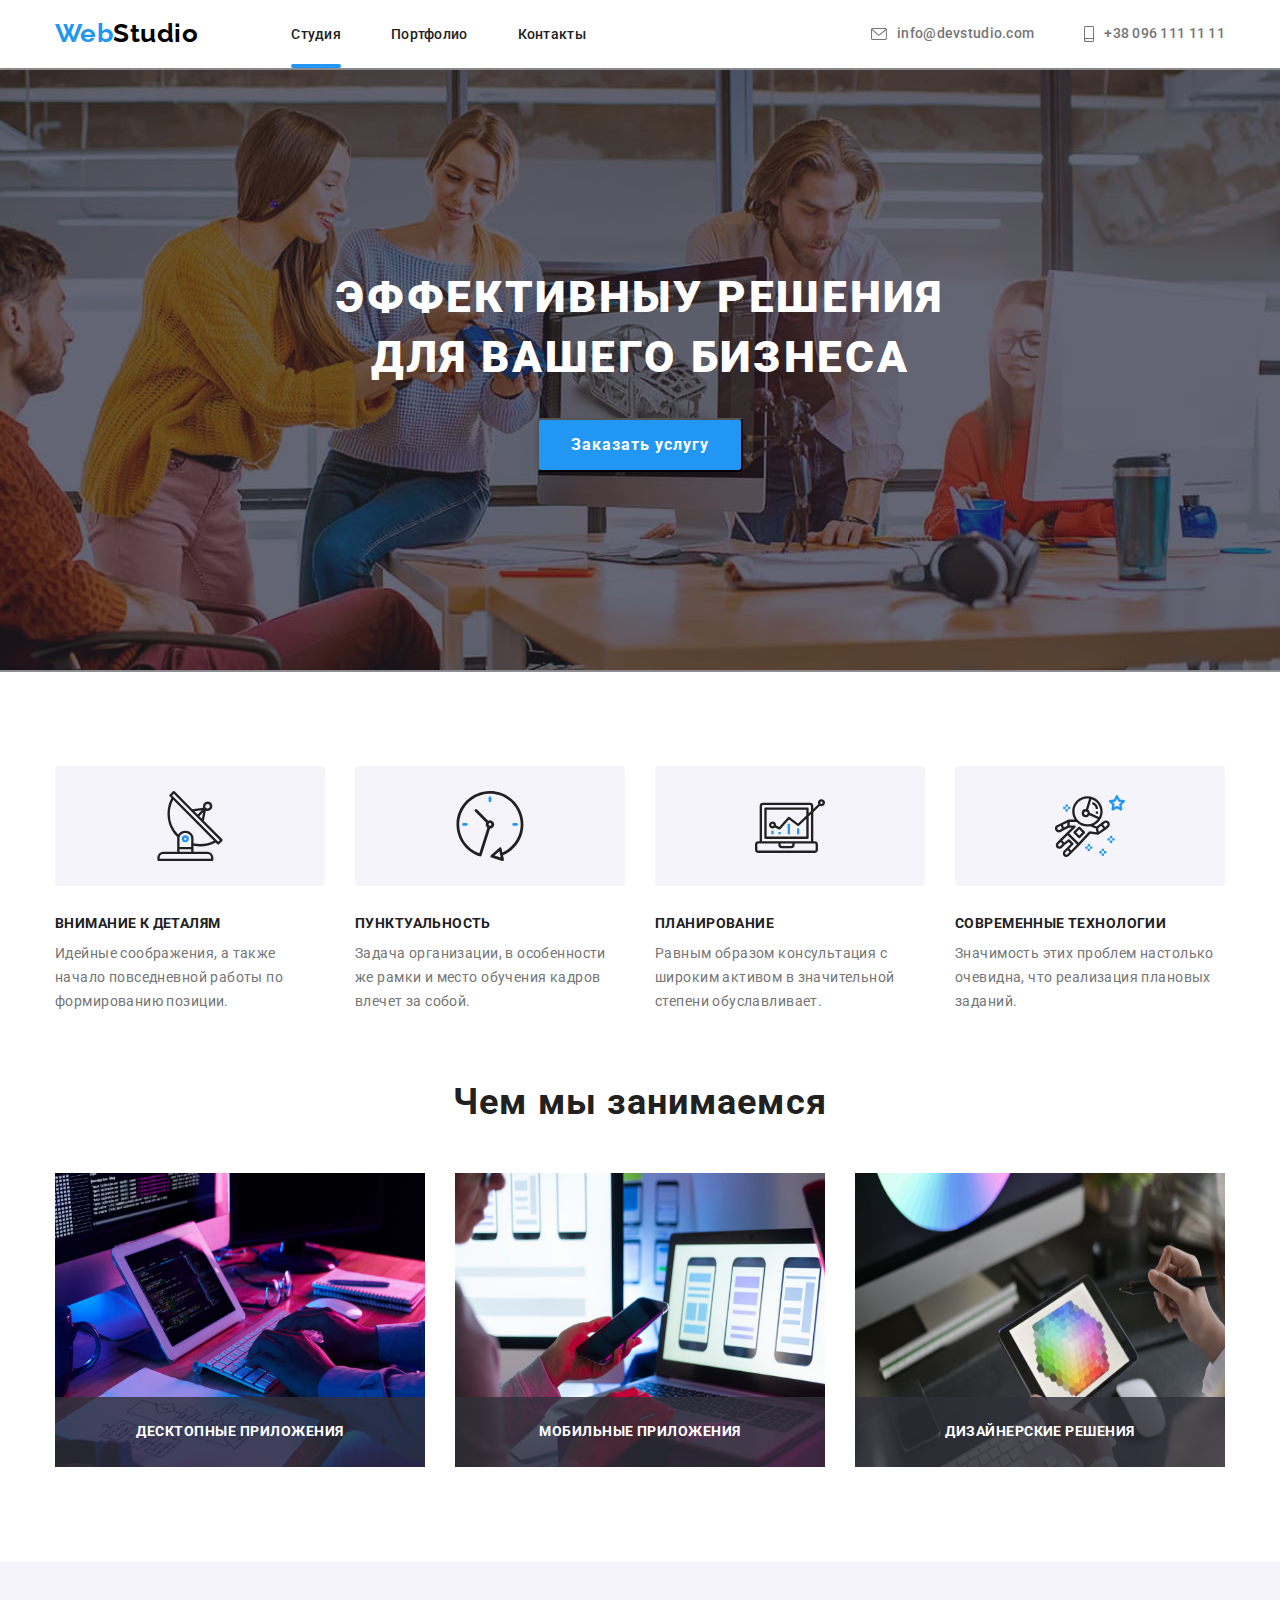
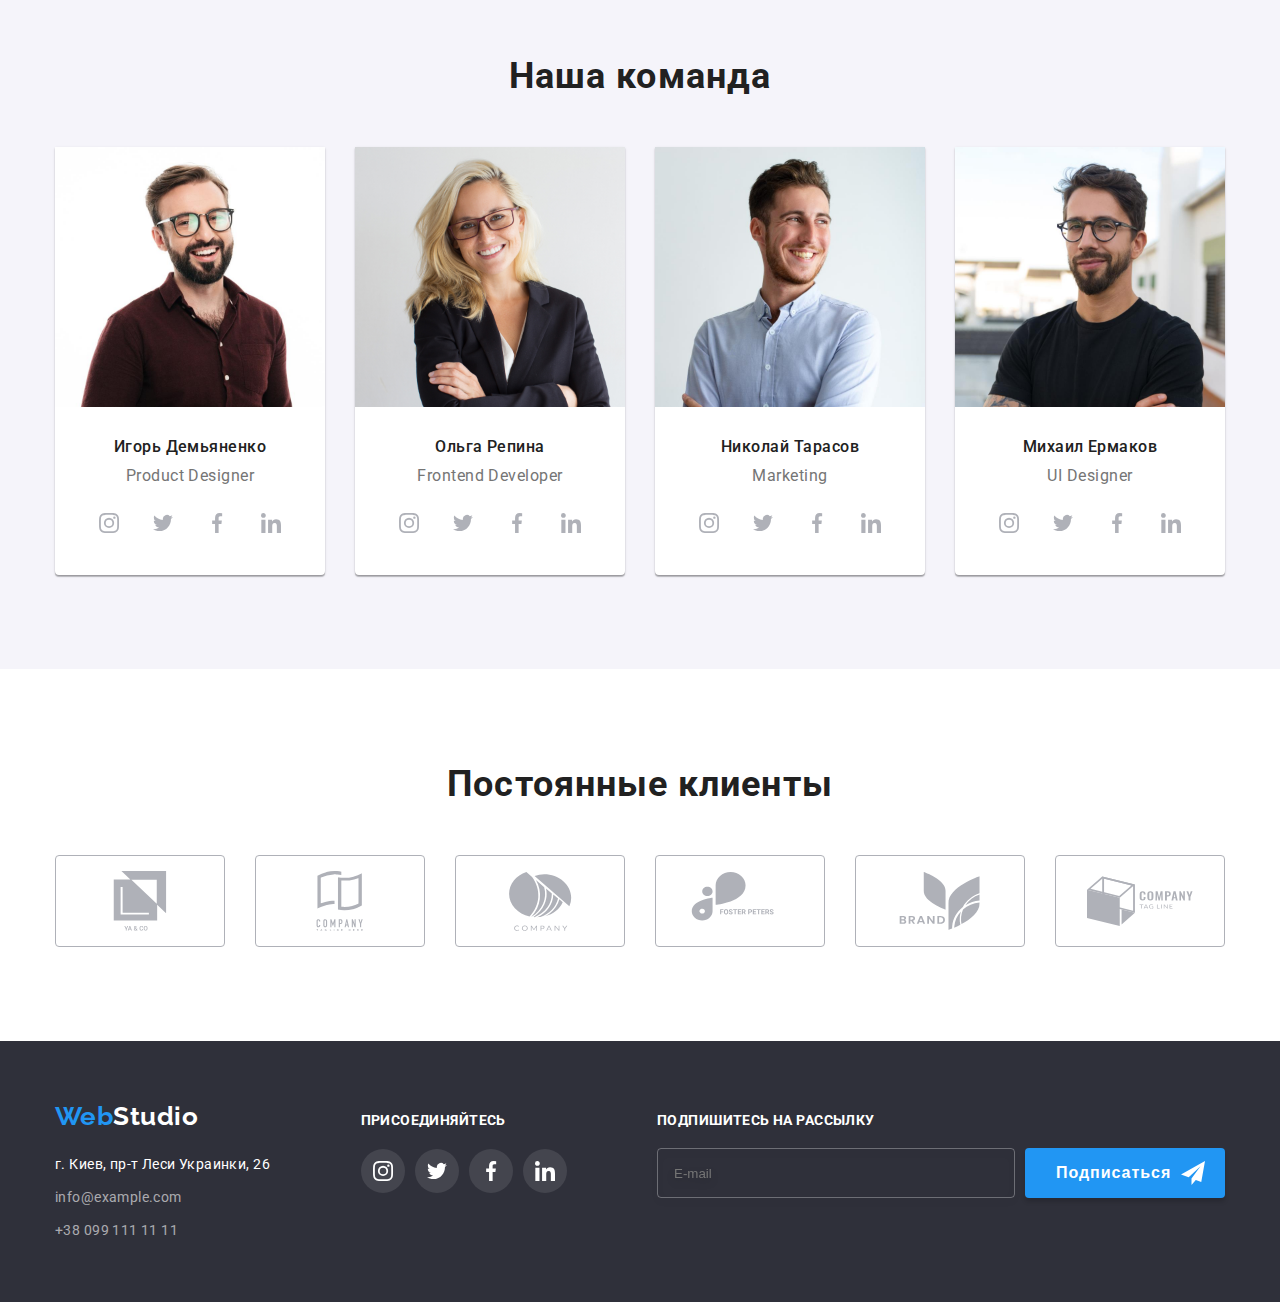
==== index.html @ 0175685f "БЄМ" ====
<!DOCTYPE html>
<html lang="ru">
  <head>
    <meta charset="UTF-8" />
    <meta http-equiv="X-UA-Compatible" content="IE=edge" />
    <meta name="viewport" content="width=device-width, initial-scale=1.0" />
    <title>WebStudio</title>
    <link
      href="https://fonts.googleapis.com/css2?family=Oleo+Script&family=Raleway:wght@700&family=Roboto:wght@400;500;700;900&display=swap"
      rel="stylesheet"
    />
    <link rel="preconnect" href="https://fonts.googleapis.com" />
    <link rel="preconnect" href="https://fonts.gstatic.com" crossorigin />
    <link
      href="https://fonts.googleapis.com/css2?family=Oleo+Script&family=Raleway:wght@700&family=Roboto:wght@400;500;700;900&display=swap"
      rel="stylesheet"
    />
    <link
      rel="stylesheet"
      href="https://cdnjs.cloudflare.com/ajax/libs/modern-normalize/1.1.0/modern-normalize.min.css"
      integrity="sha512-wpPYUAdjBVSE4KJnH1VR1HeZfpl1ub8YT/NKx4PuQ5NmX2tKuGu6U/JRp5y+Y8XG2tV+wKQpNHVUX03MfMFn9Q=="
      crossorigin="anonymous"
      referrerpolicy="no-referrer"
    />
    <link rel="stylesheet" href="./css/styles.css" />
  </head>

  <body class="page">
    <!-- ====================header=================== -->
    <header class="header">
      <div class="container">
        <nav class="header__nav-logo">
          <a href="/" class="logo"> <span class="logo-blu">Web</span>Studio</a>
          <ul class="header__nav">
            <li class="bt-studio"><a href="./index.html">Студия</a></li>
            <li><a href="./portfolio.html">Портфолио</a></li>
            <li class="bt-contakt"><a href="">Контакты</a></li>
          </ul>
        </nav>

        <ul class="header__contacts">
          <li class="header__contacts-mail">
            <a class="header__link" href="mailto:info@devstudio.com">
              <svg class="header__mail">
                <use href="./image/symbol-defs-hover.svg#icon-mail"></use>
              </svg>
              info@devstudio.com
            </a>
          </li>
          <li class="header__contacts-tel">
            <a class="header__link" href="tel:+380961111111">
              <svg class="header__tel">
                <use href="./image/symbol-defs-hover.svg#icon-smartphone"></use>
              </svg>
              +38 096 111 11 11
            </a>
          </li>
        </ul>
      </div>
    </header>

    <!-- =========================body================= -->

    <main>
      <!-- ========================= Hero ===================== -->

      <section class="hero">
        <div class="container">
          <h1 class="hero-title">ЭФФЕКТИВНЫУ РЕШЕНИЯ ДЛЯ ВАШЕГО БИЗНЕСА</h1>
          <button type="button" class="hero-button" data-modal-open>Заказать услугу</button>
        </div>
      </section>

      <!-- ==========================Accent=============================== -->

      <section class="section-accent">
        <div class="container">
          <h2 class="visually-hidden">Скрытый заголовк</h2>

          <div class="proba">
            <div class="box-card-accent">
              <div class="box">
                <svg width="70px" height="70px">
                  <use href="./image/symbol-defs.svg#icon-antenna"></use>
                </svg>
              </div>
              <ul class="accent-list">
                <li class="accent-text">
                  <h3 class="section-title">Внимание к деталям</h3>
                  <p class="section-text">
                    Идейные соображения, а также начало повседневной работы по формированию позиции.
                  </p>
                </li>
              </ul>
            </div>

            <div class="box-card">
              <div class="box">
                <svg width="70px" height="70px">
                  <use href="./image/symbol-defs.svg#icon-clock"></use>
                </svg>
              </div>
              <ul class="accent-list">
                <li class="accent-text">
                  <h3 class="section-title">Пунктуальность</h3>
                  <p class="section-text">
                    Задача организации, в особенности же рамки и место обучения кадров влечет за
                    собой.
                  </p>
                </li>
              </ul>
            </div>
            <div class="box-card">
              <div class="box">
                <svg width="70px" height="70px">
                  <use href="./image/symbol-defs.svg#icon-diagram"></use>
                </svg>
              </div>
              <ul class="accent-list">
                <li class="accent-text">
                  <h3 class="section-title">Планирование</h3>
                  <p class="section-text">
                    Равным образом консультация с широким активом в значительной степени
                    обуславливает.
                  </p>
                </li>
              </ul>
            </div>
            <div class="box-card">
              <div class="box">
                <svg width="70px" height="70px">
                  <use href="./image/symbol-defs.svg#icon-astronaut"></use>
                </svg>
              </div>
              <ul class="accent-list">
                <li class="accent-text">
                  <h3 class="section-title">Современные технологии</h3>
                  <p class="section-text">
                    Значимость этих проблем настолько очевидна, что реализация плановых заданий.
                  </p>
                </li>
              </ul>
            </div>
          </div>
        </div>
      </section>

      <!-- ===========================About============================= -->

      <section class="secction-about">
        <div class="container">
          <h2 class="section-about-title">Чем мы занимаемся</h2>
          <ul class="about-list">
            <li class="about-img">
              <div class="about-img-package">
                <img src="./image/1.jpg" alt="создание сайта" width="370" height="294" />
                <p class="about-legend">Десктопные приложения</p>
              </div>
            </li>

            <li class="about-img">
              <div class="about-img-package">
                <img
                  src="./image/2.jpg"
                  alt="создание мобильных приложений"
                  width="370"
                  height="294"
                />
                <p class="about-legend">Мобильные приложения</p>
              </div>
            </li>
            <li class="about-img">
              <div class="about-img-package">
                <img src="./image/3.jpg" alt="дизайн" width="370" height="294" />
                <p class="about-legend">Дизайнерские решения</p>
              </div>
            </li>
          </ul>
        </div>
      </section>

      <!-- ============================Team============================ -->

      <section class="section-title-team">
        <div class="container">
          <h2 class="section-team-title">Наша команда</h2>
          <ul class="team-list">
            <li>
              <div class="card-team">
                <img src="./image/4.jpeg" alt="Игорь Демьяненко" width="270" height="260" />
                <div class="blok-name">
                  <h3 class="team-title">Игорь Демьяненко</h3>
                  <p lang="en" class="team-text">Product Designer</p>
                </div>
                <ul class="team-social">
                  <li class="item-team">
                    <a href="./portfolio.html" class="social-link">
                      <svg class="icon-team" widht="20px" height="20px">
                        <use href="./image/symbol-defs-hover.svg#icon-instagram"></use>
                      </svg>
                    </a>
                  </li>
                  <li class="item-team">
                    <a href="./portfolio.html" class="social-link">
                      <svg widht="20px" height="20px">
                        <use href="./image/symbol-defs-hover.svg#icon-twitter"></use>
                      </svg>
                    </a>
                  </li>
                  <li class="item-team">
                    <a href="./portfolio.html" class="social-link">
                      <svg widht="20px" height="20px">
                        <use href="./image/symbol-defs-hover.svg#icon-facebook"></use>
                      </svg>
                    </a>
                  </li>
                  <li class="item-team">
                    <a href="./portfolio.html" class="social-link">
                      <svg widht="20px" height="20px">
                        <use href="./image/symbol-defs-hover.svg#icon-linkedin"></use>
                      </svg>
                    </a>
                  </li>
                </ul>
              </div>
            </li>
            <li>
              <div class="card-team">
                <img src="./image/5.jpeg" alt="Ольга Репина" width="270" height="260" />
                <div class="blok-name">
                  <h3 class="team-title">Ольга Репина</h3>
                  <p lang="en" class="team-text">Frontend Developer</p>
                </div>
                <ul class="team-social">
                  <li class="item-team">
                    <a href="./portfolio.html" class="social-link">
                      <svg class="icon-team" widht="20px" height="20px">
                        <use href="./image/symbol-defs-hover.svg#icon-instagram"></use>
                      </svg>
                    </a>
                  </li>
                  <li class="item-team">
                    <a href="./portfolio.html" class="social-link">
                      <svg widht="20px" height="20px">
                        <use href="./image/symbol-defs-hover.svg#icon-twitter"></use>
                      </svg>
                    </a>
                  </li>
                  <li class="item-team">
                    <a href="./portfolio.html" class="social-link">
                      <svg widht="20px" height="20px">
                        <use href="./image/symbol-defs-hover.svg#icon-facebook"></use>
                      </svg>
                    </a>
                  </li>
                  <li class="item-team">
                    <a href="./portfolio.html" class="social-link">
                      <svg widht="20px" height="20px">
                        <use href="./image/symbol-defs-hover.svg#icon-linkedin"></use>
                      </svg>
                    </a>
                  </li>
                </ul>
              </div>
            </li>
            <li>
              <div class="card-team">
                <img src="./image/6.jpeg" alt="Николай Тарасов" width="270" height="260" />
                <div class="blok-name">
                  <h3 class="team-title">Николай Тарасов</h3>
                  <p lang="en" class="team-text">Marketing</p>
                </div>
                <ul class="team-social">
                  <li class="item-team">
                    <a href="./portfolio.html" class="social-link">
                      <svg class="icon-team" widht="20px" height="20px">
                        <use href="./image/symbol-defs-hover.svg#icon-instagram"></use>
                      </svg>
                    </a>
                  </li>
                  <li class="item-team">
                    <a href="./portfolio.html" class="social-link">
                      <svg widht="20px" height="20px">
                        <use href="./image/symbol-defs-hover.svg#icon-twitter"></use>
                      </svg>
                    </a>
                  </li>
                  <li class="item-team">
                    <a href="./portfolio.html" class="social-link">
                      <svg widht="20px" height="20px">
                        <use href="./image/symbol-defs-hover.svg#icon-facebook"></use>
                      </svg>
                    </a>
                  </li>
                  <li class="item-team">
                    <a href="./portfolio.html" class="social-link">
                      <svg widht="20px" height="20px">
                        <use href="./image/symbol-defs-hover.svg#icon-linkedin"></use>
                      </svg>
                    </a>
                  </li>
                </ul>
              </div>
            </li>

            <li>
              <div class="card-team">
                <img src="./image/7.jpeg" alt="Михаил Ермаков" width="270" height="260" />
                <div class="blok-name">
                  <h3 class="team-title">Михаил Ермаков</h3>
                  <p lang="en" class="team-text">UI Designer</p>
                </div>
                <ul class="team-social">
                  <li class="item-team">
                    <a href="./portfolio.html" class="social-link">
                      <svg class="icon-team" widht="20px" height="20px">
                        <use href="./image/symbol-defs-hover.svg#icon-instagram"></use>
                      </svg>
                    </a>
                  </li>
                  <li class="item-team">
                    <a href="./portfolio.html" class="social-link">
                      <svg widht="20px" height="20px">
                        <use href="./image/symbol-defs-hover.svg#icon-twitter"></use>
                      </svg>
                    </a>
                  </li>
                  <li class="item-team">
                    <a href="./portfolio.html" class="social-link">
                      <svg widht="20px" height="20px">
                        <use href="./image/symbol-defs-hover.svg#icon-facebook"></use>
                      </svg>
                    </a>
                  </li>
                  <li class="item-team">
                    <a href="./portfolio.html" class="social-link">
                      <svg widht="20px" height="20px">
                        <use href="./image/symbol-defs-hover.svg#icon-linkedin"></use>
                      </svg>
                    </a>
                  </li>
                </ul>
              </div>
            </li>
          </ul>
        </div>
      </section>

      <!-- =======================KLIENT======================= -->
      <section class="klient">
        <div class="container">
          <h1 class="visually-hidden">Odessa</h1>
          <h2 class="klient-title">Постоянные клиенты</h2>
          <!-- <div class="klient-compani"> -->

          <div class="klient-compani">
            <ul class="klient-list">
              <li class="klient-package">
                <a class="linkpo" href="/index.html"
                  ><div class="card-company">
                    <svg class="icon-klient">
                      <use href="./image/symbol-defs-hover.svg#icon-company1"></use>
                    </svg></div
                ></a>
              </li>
            </ul>
            <ul class="klient-list">
              <li>
                <a class="linkpo" href="/index.html"
                  ><div class="card-company">
                    <svg class="icon-klient">
                      <use href="./image/symbol-defs-hover.svg#icon-company2"></use>
                    </svg></div
                ></a>
              </li>
            </ul>
            <ul class="klient-list">
              <li>
                <a class="linkpo" href="/index.html"
                  ><div class="card-company">
                    <svg class="icon-klient">
                      <use href="./image/symbol-defs-hover.svg#icon-company3"></use>
                    </svg></div
                ></a>
              </li>
            </ul>
            <ul class="klient-list">
              <li>
                <a class="linkpo" href="/index.html"
                  ><div class="card-company">
                    <svg class="icon-klient">
                      <use href="./image/symbol-defs-hover.svg#icon-company4"></use>
                    </svg></div
                ></a>
              </li>
            </ul>
            <ul class="klient-list">
              <li>
                <a class="linkpo" href="/index.html"
                  ><div class="card-company">
                    <svg class="icon-klient">
                      <use href="./image/symbol-defs-hover.svg#icon-company5"></use>
                    </svg></div
                ></a>
              </li>
            </ul>
            <ul class="klient-list">
              <li>
                <a class="linkpo" href="/index.html"
                  ><div class="card-company">
                    <svg class="icon-klient">
                      <use href="./image/symbol-defs-hover.svg#icon-company6"></use>
                    </svg></div
                ></a>
              </li>
            </ul>
          </div>
        </div>
      </section>
    </main>

    <!-- ===========================footer===================== -->

    <footer>
      <section class="section-footer">
        <div class="container">
          <div class="footer-adress-blok">
            <a href="/" class="logo logo-footer">
              <span class="logo-blu">Web</span><span class="logo-white">Studio</span></a
            >
            <address>
              <div class="adress">
                <ul class="adress-list">
                  <li class="logo-adress">
                    <a
                      href="https://www.google.com/maps/place/%D0%B1%D1%83%D0%BB.+%D0%9B%D0%B5%D1%81%D0%B8+%D0%A3%D0%BA%D1%80%D0%B0%D0%B8%D0%BD%D0%BA%D0%B8,+26,+%D0%9A%D0%B8%D0%B5%D0%B2,+02000/@50.4265807,30.5383858,17z/data=!3m1!4b1!4m5!3m4!1s0x40d4cf0e033ecbe9:0x57a4dffefec77da0!8m2!3d50.4265807!4d30.5383858"
                    >
                      г. Киев, пр-т Леси Украинки, 26</a
                    >
                  </li>

                  <li class="logo-mail"><a href="mailto:info@example.com">info@example.com</a></li>

                  <li class="logo-tel"><a href="tel:+380991111111">+38 099 111 11 11</a></li>
                </ul>
              </div>
              </div>
            </address>
          
          <div class="footer-social">
            <h3 class="footer-social-title">присоединяйтесь</h3>
            <ul class="footer-social-list">
              <li class="">
                <a href="./portfolio.html" class="social-link-footer">
                  <svg class="icon-team" widht="20px" height="20px">
                    <use href="./image/symbol-defs-hover.svg#icon-instagram"></use>
                  </svg>
                </a>
              </li>
              <li class="">
                <a href="./portfolio.html" class="social-link-footer">
                  <svg widht="20px" height="20px">
                    <use href="./image/symbol-defs-hover.svg#icon-twitter"></use>
                  </svg>
                </a>
              </li>
              <li class="">
                <a href="./portfolio.html" class="social-link-footer">
                  <svg widht="20px" height="20px">
                    <use href="./image/symbol-defs-hover.svg#icon-facebook"></use>
                  </svg>
                </a>
              </li>
              <li class="">
                <a href="./portfolio.html" class="social-link-footer">
                  <svg widht="20px" height="20px">
                    <use href="./image/symbol-defs-hover.svg#icon-linkedin"></use>
                  </svg>
                </a>
              </li>
            </ul>
          </div>
           <div class="online-form">
              <h2 class="online__title">Подпишитесь на рассылку</h2>
              <div class="send">
                <label for="mail" class="online-label"></label>
                <input type="mailto" name="mail" id="mail-f" class="online-input" placeholder="E-mail"/>
                <button class="online-bt">Подписаться  <svg class="icon-send" width="24px" height="24px">
                  <use href='./image/symbol-defs-hover.svg#icon-send'></use>
                </svg></button>
              </div>
          </div>
        </div>
      </section>
    </footer>

    <!-- ====================== Model ==================== -->

    <div class="backdrop is-hidden" data-modal>
      <div class="model">
        <button class="model-button" type="button" data-modal-close>
          <svg class="close" width="18px" height="18px">
            <use href="./image/symbol-defs-hover.svg#icon-close-black"></use>
          </svg>
        </button>
        <p class="model-titl">Оставьте свои данные, мы вам перезвоним</p>
        <form action="" class="model-form">
          <div class="model-field">
            <label for="name" class="model-label"> <span>Имя</span></label>
            <div class="imput-wrap">
              <input type="text" name="name" id="name" class="model-input" required />
              <svg width="18px" height="18px" class="model-icon">
                <use href="./image/symbol-defs-hover.svg#icon-person"></use>
              </svg>
            </div>
          </div>
          <div class="model-field">
            <label for="tel" class="model-label"><span>Телефон</span></label>
            <div class="imput-wrap">
              <input type="tel" name="tel" id="tel" class="model-input" value="+380" />
              <svg width="18px" height="18px" class="model-icon">
                <use href="./image/symbol-defs-hover.svg#icon-phone"></use>
              </svg>
            </div>
          </div>
          <div class="model-field">
            <label for="mail" class="model-label"><span>Почта</span></label>
            <div class="imput-wrap">
              <input type="email" name="mail" id="mail" class="model-input" />
              <svg width="18px" height="18px" class="model-icon">
                <use href="./image/symbol-defs-hover.svg#icon-email-black"></use>
              </svg>
            </div>
          </div>
          <div class="model-field">
            <label for="koment" class="model-koment"><span>Комментарий</span></label>
            <textarea
              name="koment"
              id="koment"
              placeholder="Введите текст"
              class="model-koment-text"
            ></textarea>
          </div>
          <div class="model-field">
            <input type="checkbox" 
            class="input-check visually-hidden" 
            name="privasy" 
            value="try" 
          id="privasy">
            <label for="privasy" class="check-text">Соглашаюсь с рассылкой и принимаю  &nbsp <a href="#">Условия договора</a></label>
          </div>

          <butto type="submit" class="model-bt">Отправить</button>
        
        </form>

      </div>
    </div>
    <!-- <script src="./js/modal.js"></script> -->
    <script src="./js/main.js"></script>
  </body>
</html>
---- css/styles.css ----
/* html {
  box-sizing: border-box;
}
*,
*::before,
*::after {
  box-sizing: inherit;
  margin: 0;
} */

*,
*::before,
*::after {
  box-sizing: border-box;
  margin: 0px;
}

img {
  display: block;
}

:root {
  --primary-text-color: #757575;
  --title-text-color: #212121;
  --accent-text-color: #2196f3;
  --box-sizing: 1200px;
}
.page {
  background: #ffffff;
  color: var(--primary-text-color);
  font-family: roboto, sans-serif;
  letter-spacing: 0.03em;
}

ul {
  list-style: none;
  padding: 0px;
  margin: 0px;
}

h1,
h2,
h3,
h4,
h5,
h6,
p,
ul,
ol {
  box-sizing: border-box;
}

a {
  text-decoration: none;
}
.visually-hidden {
  position: absolute;
  width: 1px;
  height: 1px;
  margin: -1px;
  border: 0;
  padding: 0;
  white-space: nowrap;
  clip-path: inset(100%);
  clip: rect(0 0 0 0);
  overflow: hidden;
}

/* * * {
  outline: 2px solid red;
} */

.container {
  width: var(--box-sizing);
  margin-left: auto;
  margin-right: auto;
}

/* =====хедер======= */

.page-header {
  /* padding-top: 24px;
  padding-bottom: 25px; */
  background: #ffffff;
}

.header .container {
  box-sizing: border-box;
  width: var(--box-sizing);
  display: flex;
  /* height: 80px; */
  align-items: center;
  margin: auto;
  padding-left: 15px;
  padding-right: 15px;
  /* outline: 2px solid red; */
}

.header__nav-logo {
  display: flex;
  align-items: center;
  margin-left: 0px;
}
/* .page-header {
  display: flex;
  align-items: center;
} */

/* логотип */
.logo {
  font-family: 'Raleway';
  color: #000000;
  font-size: 26px;
  line-height: 1.2;
  font-weight: 700;
  text-decoration: none;
  margin-right: 93px;
}
.logo-blu {
  color: var(--accent-text-color);
}
/* навигация */
.header__nav {
  display: flex;
  flex-direction: row;
  gap: 50px;
}

.header__nav li {
  padding-top: 24px;
  padding-bottom: 25px;
}

.header__nav a {
  color: var(--title-text-color);
  font-size: 14px;
  letter-spacing: 0.02em;
  font-weight: 500;
  font-size: 14px;
  line-height: 1.14;
  transition-property: color;
  transition-duration: 250ms;
  transition-timing-function: cubic-bezier(0.4, 0, 0.2, 1);
}
.header__nav a:hover,
.header__nav a:focus {
  color: var(--accent-text-color);
}
/* контакты */
.header__link {
  color: var(--primary-text-color);
  font-weight: 500;
  font-size: 14px;
  line-height: 1.14;
  letter-spacing: 0.02em;
  text-decoration: none;
  margin: 0;
  display: flex;
  align-items: center;
  justify-content: space-between;
}
.header__contacts {
  display: flex;
  gap: 50px;
  margin-left: auto;
  align-items: center;
}

.header__link {
  transition-property: color;
  transition-duration: 250ms;
  transition-timing-function: cubic-bezier(0.4, 0, 0.2, 1);
}
/* 
.tel-link {
  transition-property: color;
  transition-duration: 250ms;
  transition-timing-function: cubic-bezier(0.4, 0, 0.2, 1);
} */

.header__link:hover,
/* .contacts-tel:hover a, */
/* .contacts-mail:hover .mail,
.contacts-tel:hover .tel, */
.header__link:focus,

.header__link:focus svg,
.header__link:focus svg {
  color: var(--accent-text-color);
  fill: var(--accent-text-color);
}
.header__mail {
  display: block;
  width: 16px;
  height: 12px;
  padding: 0;
  border: 0;
  margin-right: 10px;
  fill: var(--primary-text-color);
  transition-property: fill;
  transition-duration: 250ms;
  transition-timing-function: cubic-bezier(0.4, 0, 0.2, 1);
}
.header__tel {
  display: block;
  width: 10px;
  height: 16px;
  padding: 0;
  border: 0;
  margin-right: 10px;
  fill: var(--primary-text-color);
  transition-property: fill;
  transition-duration: 250ms;
  transition-timing-function: cubic-bezier(0.4, 0, 0.2, 1);

  /* outline: 2px solid red; */
}

/* .bt-studio{
border-bottom: #2196f3 4px solid;
border-radius: 4px;
} */

.bt-studio,
.bt-portfolio {
  position: relative;
}

.bt-studio::after,
.bt-portfolio::after {
  content: '';
  position: absolute;
  width: 100%;
  height: 4px;
  background: #2196f3;
  border-radius: 2px;

  bottom: 0;
  left: 0%;
  /* transform: translateY(-100%); */
}

/*========= hero ===========*/

.hero {
  padding-top: 200px;
  padding-bottom: 200px;
  background-color: #c4c4c4;
  background-image: linear-gradient(rgba(47, 48, 58, 0.4), rgba(47, 48, 58, 0.4)),
    url(../image/hero.jpeg);
  max-width: 1600px;
  background-position: 50% 50%;
  background-repeat: no-repeat;
  margin: auto;
}

.hero .container {
  width: 1200px;
  margin: auto;
}

/* .hero ::before {
  display: block;
  background-image: url(../image/hero.jpeg);
  background: rgba(47, 48, 58, 0.4);
  background-size: contain;
  background-position: center;
} */

.hero-title,
.hero-button {
  color: #ffffff;
  /* color: #1fda9b; */
}
.hero-title {
  width: 696px;
  font-weight: 900;
  font-size: 44px;
  line-height: 1.36;
  text-align: center;
  letter-spacing: 0.06em;
  margin: auto;
  padding-bottom: 30px;
}

/* button */
.hero-button {
  /* width: 200px;
  height: 50px; */
  background-color: #2196f3;
  font-family: inherit;
  box-shadow: 0px 4px 4px rgba(0, 0, 0, 0.15);
  border-radius: 4px;
  font-weight: 700;
  font-size: 16px;
  line-height: 1.88;
  display: flex;
  /* align-items: center; */
  text-align: center;
  letter-spacing: 0.06em;
  cursor: pointer;
  margin: auto;
  padding: 10px 32px;
  /* box-sizing: border-box;
  width: 200px;
  height: 50px; */
}
/* ===== Accent section =======*/
.box {
  width: 270px;
  height: 120px;
  background: #f5f4fa;
  border-radius: 4px;
  /* outline: 2px solid red; */
  display: flex;
  justify-content: center;
  align-items: center;
  /* padding: 25px 100px; */
  /* margin-bottom: 30px; */
}
.section-accent {
  padding-top: 94px;
  padding-bottom: 94px;
}

.section-accent .container {
  width: var(--box-sizing);
  margin: auto;
  padding-left: 15px;
  padding-right: 15px;
}

.proba {
  display: flex;
  justify-content: space-between;
}

.accent-text {
  width: 270px;
  height: 101px;
  /* margin-right: 30px; */
  /* padding: 0px; */
}

.section-title {
  color: var(--title-text-color);
  font-weight: 700;
  font-size: 14px;
  line-height: 1.14;
  letter-spacing: 0.03em;
  text-transform: uppercase;
  padding-bottom: 10px;
  padding-top: 30px;
}

.section-text {
  font-size: 14px;
  line-height: 1.71;
  letter-spacing: 0.03em;
  box-sizing: border-box;
  width: 270px;
}

/* ========About================= */
.secction-about {
  padding-bottom: 94px;
}

.secction-about .container {
  width: var(--box-sizing);
  margin: auto;
  padding-left: 15px;
  padding-right: 15px;
}
.section-about-title {
  color: var(--title-text-color);
  font-weight: 700;
  font-size: 36px;
  line-height: 1.17;
  text-align: center;
  letter-spacing: 0.03em;
  /* padding-top: 94px; */
  justify-content: center;
  margin-bottom: 50px;
}
.about-list {
  padding: 0px;
  /* padding-bottom: 94px; */
  box-sizing: border-box;
  display: flex;
  flex-wrap: wrap;
  gap: 30px;
  margin-left: auto;
  margin-right: auto;
  justify-content: center;
}

.about-img {
  position: relative;
}

.about-legend {
  position: absolute;

  font-weight: 700;
  font-size: 14px;
  line-height: 1.14;
  text-align: center;
  /* letter-spacing: 0.03em; */
  text-transform: uppercase;
  color: #ffffff;
  background: rgba(47, 48, 58, 0.8);
  width: 100%;
  padding: 27px;
  bottom: 0;
}

.about {
  width: var(--box-sizing);
}

/* ==============================Team============== */

.section-title-team {
  padding-top: 94px;
  background: #f5f4fa;
  padding-bottom: 94px;
}

.section-title-team .container {
  width: var(--box-sizing);
  margin: auto;
  padding-left: 15px;
  padding-right: 15px;
}

/* .team-vizitka {
  display: flex;
  flex-direction: row;
} */

.section-team-title {
  color: var(--title-text-color);
  font-weight: 700;
  font-size: 36px;
  line-height: 1.17;
  text-align: center;
  letter-spacing: 0.03em;
  box-sizing: border-box;
  margin-bottom: 50px;
  /* outline: 2px solid red; */
  /* margin-bottom: 50px; */
}

.card-team {
  width: 270px;
  height: auto;
  padding-bottom: 30px;
  border-radius: 0px 0px 4px 4px;
  box-shadow: 0px 1px 3px rgba(0, 0, 0, 0.12), 0px 1px 1px rgba(0, 0, 0, 0.14),
    0px 2px 1px rgba(0, 0, 0, 0.2);
  background-color: #ffffff;
  display: flex;
  flex-direction: column;
}

.blok-name {
  padding-top: 30px;
  display: flex;
  flex-direction: column;
  justify-items: center;
  align-items: center;
  gap: 10px;
}
.team-title {
  color: var(--title-text-color);
  font-weight: 500;
  font-size: 16px;
  line-height: 1.2;
  text-align: center;
  letter-spacing: 0.03em;
  /* padding-bottom: 10px; */
}

.team-text {
  font-size: 16px;
  line-height: 1.2;
  text-align: center;
  letter-spacing: 0.03em;
  margin-bottom: 16px;
}

.team-list {
  padding: 0px;
  display: flex;
  flex-wrap: wrap;
  justify-content: center;
  gap: 30px;
  padding: 0px;
}
/* .social {
  display: flex;
  flex-direction: column;
  width: 270px;
  height: 44px;
  flex-direction: row;
  align-content: center;
  justify-content: space-around;
  margin: auto;
} */

.social-cart {
  width: 44px;
  height: 44px;
  border-radius: 50%;
  padding: 0;
  margin: 0;
  fill: var(--primary-text-color);
  /* outline: 2px solid red; */
}
*/

/* .icon-social {
  width: 20px;
  height: 20px;
} */



/* .social :focus .social-cart,
.social :focus {
  background-color: var(--accent-text-color);
  fill: #ffffff;
} */
.item-team {
  display: flex;
  justify-content: center;
  gap: 10px;
}

.team-social {
  display: flex;
  justify-content: center;
  align-items: center;
  gap: 10px;
}

.social-link {
  width: 44px;
  height: 44px;
  border-radius: 50%;
  fill: #afb1b8;
  display: flex;
  justify-content: center;
  align-items: center;
  transition-property: background-color, fill;
  transition-duration: 250ms;
  transition-timing-function: cubic-bezier(0.4, 0, 0.2, 1);
}

.social-link:hover,
.social-link:focus {
  background-color: var(--accent-text-color);
  fill: #ffffff;
}

/* ===============================KLIENT======================= */
.klient {
  padding-top: 94px;
  padding-bottom: 94px;
}
.contaner .container {
  width: var(--box-sizing);
  margin: auto;
  padding-left: 15px;
  padding-right: 15px;
}
.klient-title {
  color: var(--title-text-color);
  font-weight: 700;
  font-size: 36px;
  line-height: 1.17;
  text-align: center;
  letter-spacing: 0.03em;
}
.klient-compani {
  display: flex;
  flex-wrap: nowrap;
  justify-content: space-between;
  padding-left: 15px;
  padding-right: 15px;
  margin-top: 50px;
  /* outline: 2px solid wheat; */
}
/* width: 170px;
height: 92px;
left: 615px;
top: 2493px;

border: 1px solid #AFB1B8;
border-radius: 4px; */

.card-company {
  box-sizing: border-box;
  width: 170px;
  height: 92px;
  border: 1px solid #afb1b8;
  border-radius: 4px;
  display: flex;
  justify-content: center;
  align-items: center;
  object-fit: fill;
  transition-property: border-color;
  transition-duration: 250ms;
  transition-timing-function: cubic-bezier(0.4, 0, 0.2, 1);

  /* outline: 2px solid blue; */
}
.icon-klient {
  width: 106px;
  height: 60px;
  fill: #afb1b8;
  transition-property: fill;
  transition-duration: 250ms;
  transition-timing-function: cubic-bezier(0.4, 0, 0.2, 1);
}

.icon-team {
  flex: var(--primary-text-color);
}
/* 
.linkpo {
}

.klient-package,
.linkpo,
.icon-klient .klient-package,
.card-company {
} */

/* .klient-package:hover, */
.card-company:hover,
/* .linkpo:hover, */
.card-company:hover  .icon-klient {
  border-color: var(--accent-text-color);
  fill: var(--accent-text-color);
}
.card-company:focus,
.linkpo:focus,
.linkpo:focus .icon-klient {
  border-color: var(--accent-text-color);
  fill: var(--accent-text-color);
}

/* outline: 2px solid red; */

/*----------------------- footer ----------------------- */

.section-footer {
  padding-top: 60px;
  padding-bottom: 60px;
}

.section-footer .container {
  width: var(--box-sizing);
  margin: auto;
  width: var(--box-sizing);
  margin: auto;
  padding-left: 15px;
  padding-right: 15px;
  display: flex;
  justify-content: space-between;
  align-items: baseline;
  gap: 70px;
}

.footer-social-list {
  display: flex;
  justify-content: start;
  gap: 10px;
}

.section-footer {
  background-color: #2f303a;
}

.logo-white {
  color: #ffffff;
}

.adress {
  margin-top: 20px;
}
.adress ul {
  display: flex;
  flex-direction: column;
  gap: 9px;
}

.logo-footer {
  display: inline-block;
  padding-left: 0px;
  margin: 0px;
}
.logo-adress a {
  color: #ffffff;
  font-size: 14px;
  line-height: 1.71;
  letter-spacing: 0.03em;
  text-decoration: none;
  font-style: normal;
  display: inline-block;
  /* padding-top: 10px; */
}
.logo-mail a,
.logo-tel a {
  color: rgba(255, 255, 255, 0.6);
  font-size: 14px;
  line-height: 1.71;
  letter-spacing: 0.03em;
  text-decoration: none;
  font-style: normal;
  display: inline-block;
  /* padding-top: 9px; */
}

.adres-list {
  padding: 0px;
}

.footer-social-title {
  font-weight: 700;
  font-size: 14px;
  line-height: 1.14;
  letter-spacing: 0.03em;
  text-transform: uppercase;
  color: #ffffff;
  margin-bottom: 20px;
}

.social-link-footer {
  width: 44px;
  height: 44px;
  border-radius: 50%;
  display: flex;
  justify-content: center;
  align-items: center;
  background: rgba(255, 255, 255, 0.1);
  fill: #ffffff;
  transition-property: background-color;
  transition-duration: 250ms;
  transition-timing-function: cubic-bezier(0.4, 0, 0.2, 1);
}

.social-link-footer:hover,
.social-link-footer:focus {
  background-color: var(--accent-text-color);
}

.online-form {
}

.online__title {
  font-weight: 700;
  font-size: 14px;
  line-height: 16px1.14;
  letter-spacing: 0.03em;
  text-transform: uppercase;
  color: #ffffff;
}

.online-input {
  margin-top: 20px;
  width: 358px;
  height: 50px;
  background-color: transparent;
  border: 1px solid rgba(255, 255, 255, 0.3);
  filter: drop-shadow(0px 4px 4px rgba(0, 0, 0, 0.15));
  border-radius: 4px;
  color: #ffffff;
  padding-left: 16px;
}

.online-bt {
  width: 200px;
  height: 50px;
  font-weight: 700;
  font-size: 16px;
  line-height: 1.88;
  display: flex;
  align-items: center;
  text-align: center;
  letter-spacing: 0.06em;
  background-color: var(--accent-text-color);
  color: #ffffff;
  box-shadow: 0px 4px 4px rgba(0, 0, 0, 0.15);
  border-radius: 4px;
  border-color: transparent;
  padding-left: 29px;
  margin-left: 10px;
}

.send {
  display: flex;
  align-items: flex-end;
}

.icon-send {
  margin-left: 10px;
  fill: #ffffff;
}
/* =======================================Portfolio========================================= */

.header-portfolio {
  border-bottom-width: 1px;
  border-bottom-style: solid;
  border-bottom-color: #ececec;
}

/* ----Portfolio button----- */

.portfolio {
  padding: 94px 0px;
}
.portfolio .container {
  max-width: 1200px;
  margin: auto;
  padding: 0px 15px;
}

.filter-button {
  background: #f5f4fa;
  border-radius: 4px;
  font-family: inherit;
  font-weight: 500;
  font-size: 16px;
  line-height: 1.62;
  letter-spacing: 0.03em;
  cursor: pointer;
  border: 0;
  padding-top: 6px;
  padding-bottom: 6px;
  padding-left: 22px;
  padding-right: 22px;
  transition-property: background-color, color;
  transition-duration: 250ms;
  transition-timing-function: cubic-bezier(0.4, 0, 0.2, 1);
}

.filter-button:hover,
.filter-button:focus {
  background-color: var(--accent-text-color);
  color: #ffffff;
  box-shadow: 0px 1px 1px rgba(0, 0, 0, 0.12), 0px 4px 4px rgba(0, 0, 0, 0.06),
    1px 4px 6px rgba(0, 0, 0, 0.16);
}

.list-filter {
  padding: 0px;
  display: flex;
  flex-wrap: wrap;
  justify-content: center;
  gap: 8px;
  margin-bottom: 50px;
}

/* ========== Portfolio work ==========*/

.portfolio-title-work {
  width: var(--box-sizing);
  margin: auto;
  margin-bottom: 94px;
}

.portfolio-work {
  justify-content: center;
}

.work {
  display: flex;
  flex-wrap: wrap;
  gap: 30px;
  padding: 0px;
  /* width: var(--box-sizing); */
  justify-content: center;
}

.card-work {
  display: flex;
  flex-direction: column;
  transition-property: box-shadow;
  transition-duration: 250ms;
  transition-timing-function: cubic-bezier(0.4, 0, 0.2, 1);
}

.card-work:hover,
.card-work:focus {
  box-shadow: 0px 1px 1px rgba(0, 0, 0, 0.12), 0px 4px 4px rgba(0, 0, 0, 0.06),
    1px 4px 6px rgba(0, 0, 0, 0.16);
}

.card-work-name {
  padding: 20px 24px;
  display: flex;
  flex-direction: column;
  gap: 10px;
  border: 1px solid #ececec;
}
.work-title {
  color: var(--title-text-color);
  font-weight: 700;
  font-size: 18px;
  line-height: 2;
  letter-spacing: 0.06em;
}
.work-text {
  font-size: 16px;
  line-height: 1.88;
  letter-spacing: 0.03em;
}

.img-work {
  /* content: ''; */
  position: relative;
  overflow: hidden;
}

.open-card {
  content: '';
  position: absolute;
  background: rgba(33, 150, 243, 0.9);
  font-weight: 400;
  font-size: 18px;
  line-height: 1.56;
  letter-spacing: 0.03em;
  padding: 63px 24px;
  color: #ffffff;
  transform: translateY(0%);
  transition-property: transform;
  transition-duration: 250ms;
  transition-timing-function: cubic-bezier(0.4, 0, 0.2, 1);
}

.card-work:hover .open-card {
  transform: translateY(-100%);
}

/* ================MODEL======================= */
.backdrop {
  width: 100%;
  height: 100%;
  background: rgba(0, 0, 0, 0.2);
  position: fixed;
  top: 0;
  transition-property: cubic-bezier, visibility, pointer-events, opacity;
  transition-duration: 450ms;
  transition-timing-function: cubic-bezier(0.4, 0, 0.2, 1);
}

.backdrop.is-hidden .model {
  transform: translate(-50%, -50%) scale(0.1);
}

.model {
  position: absolute;
  width: 528px;
  min-height: 581px;
  background: #ffffff;
  box-shadow: 0px 1px 3px rgba(0, 0, 0, 0.12), 0px 1px 1px rgba(0, 0, 0, 0.14),
    0px 2px 1px rgba(0, 0, 0, 0.2);
  border-radius: 4px;
  top: 50%;
  left: 50%;
  transform: translate(-50%, -50%) scale(1);
  transition: 400ms linear;
  padding: 40px 40px;
}

.model-button {
  position: absolute;
  width: 30px;
  height: 30px;
  border: 1px solid rgba(0, 0, 0, 0.1);
  background: transparent;
  border-radius: 50%;
  right: 8px;
  top: 8px;
  padding: 0;
  display: flex;
  align-items: center;
  justify-content: center;
}

.model-button svg:hover,
.model-button:focus svg {
  fill: var(--accent-text-color);
}
/* .close {
  justify-items: center;
  align-items: center;
  fill: #000000;
} */

.is-hidden {
  visibility: hidden;
  opacity: 0;
  pointer-events: none;
}

.model-titl {
  font-weight: 700;
  font-size: 20px;
  line-height: 1.15;
  text-align: center;
  letter-spacing: 0.03em;
  margin-bottom: 12px;
  color: #212121;
}

.model-label span,
.model-koment span {
  font-weight: 400;
  font-size: 12px;
  line-height: 1.17;
  letter-spacing: 0.01em;
  color: #757575;
}

.model-koment-text {
  resize: none;
  color: #757575;
  width: 100%;
  height: 140px;
  border: 1px solid rgba(33, 33, 33, 0.2);
  border-radius: 4px;
  margin-bottom: 10px;
  margin-top: 4px;
  outline: none;
}
.model-koment-text::placeholder {
  color: rgba(117, 117, 117, 0.5);
  padding-left: 16px;
  padding-top: 12px;
  transition-property: border-color;
  transition-duration: 250ms;
  transition-timing-function: cubic-bezier(0.4, 0, 0.2, 1);
}

.imput-wrap {
  position: relative;
  margin-bottom: 10px;
  margin-top: 4px;
}

.model-icon {
  position: absolute;
  left: 0;
  top: 50%;
  transform: translate(50%, -50%);
  margin: 0;
}
.model-input {
  width: 100%;
  height: 40px;
  border: 1px solid rgba(33, 33, 33, 0.2);
  border-radius: 4px;
  padding-left: 40px;
  outline: none;
  transition-property: border-color;
  transition-duration: 250ms;
  transition-timing-function: cubic-bezier(0.4, 0, 0.2, 1);
}

.model-input:hover,
.model-koment-text:hover {
  border-color: var(--accent-text-color);
}
.model-input:focus + svg {
  fill: var(--accent-text-color);
}
.model-input:focus,
.model-koment-text:focus {
  border-color: var(--accent-text-color);
}

.model-bt {
  font-weight: 700;
  font-size: 16px;
  line-height: 1.88;
  display: flex;
  /* align-items: center;
  text-align: center; */
  letter-spacing: 0.06em;
  color: #ffffff;
  width: 200px;
  height: 50px;
  background: #2196f3;
  box-shadow: 0px 4px 4px rgba(0, 0, 0, 0.15);
  border-radius: 4px;
  padding: 10px 56px;
  margin: auto;
  margin-top: 30px;
}

.check-text {
  color: var(--primary-text-color);
  font-weight: 400;
  font-size: 14px;
  line-height: 1.71;
  letter-spacing: 0.03em;
  display: flex;
  align-items: center;
  /* justify-items: center; */
  margin-left: 13px;
}
.check-text a {
  font-weight: 400;
  font-size: 14px;
  line-height: 1.71;
  letter-spacing: 0.03em;
  text-decoration-line: underline;
  color: #2196f3;
}

.check-text::before {
  content: '';
  width: 16px;
  height: 15px;
  border: #000000 2px solid;
  border-radius: 2px;
  margin-right: 7px;
  transition-property: border-color;
  transition-duration: 250ms;
  transition-timing-function: cubic-bezier(0.4, 0, 0.2, 1);
}
.input-check:checked + .check-text::before {
  background-color: var(--accent-text-color);
  border: transparent;
  background-image: url(../image/check.svg);
  fill: #ffffff;
  background-repeat: no-repeat;
  background-position: center;
}
.input-check:focus + .check-text::before {
  border-color: #2196f3;
}
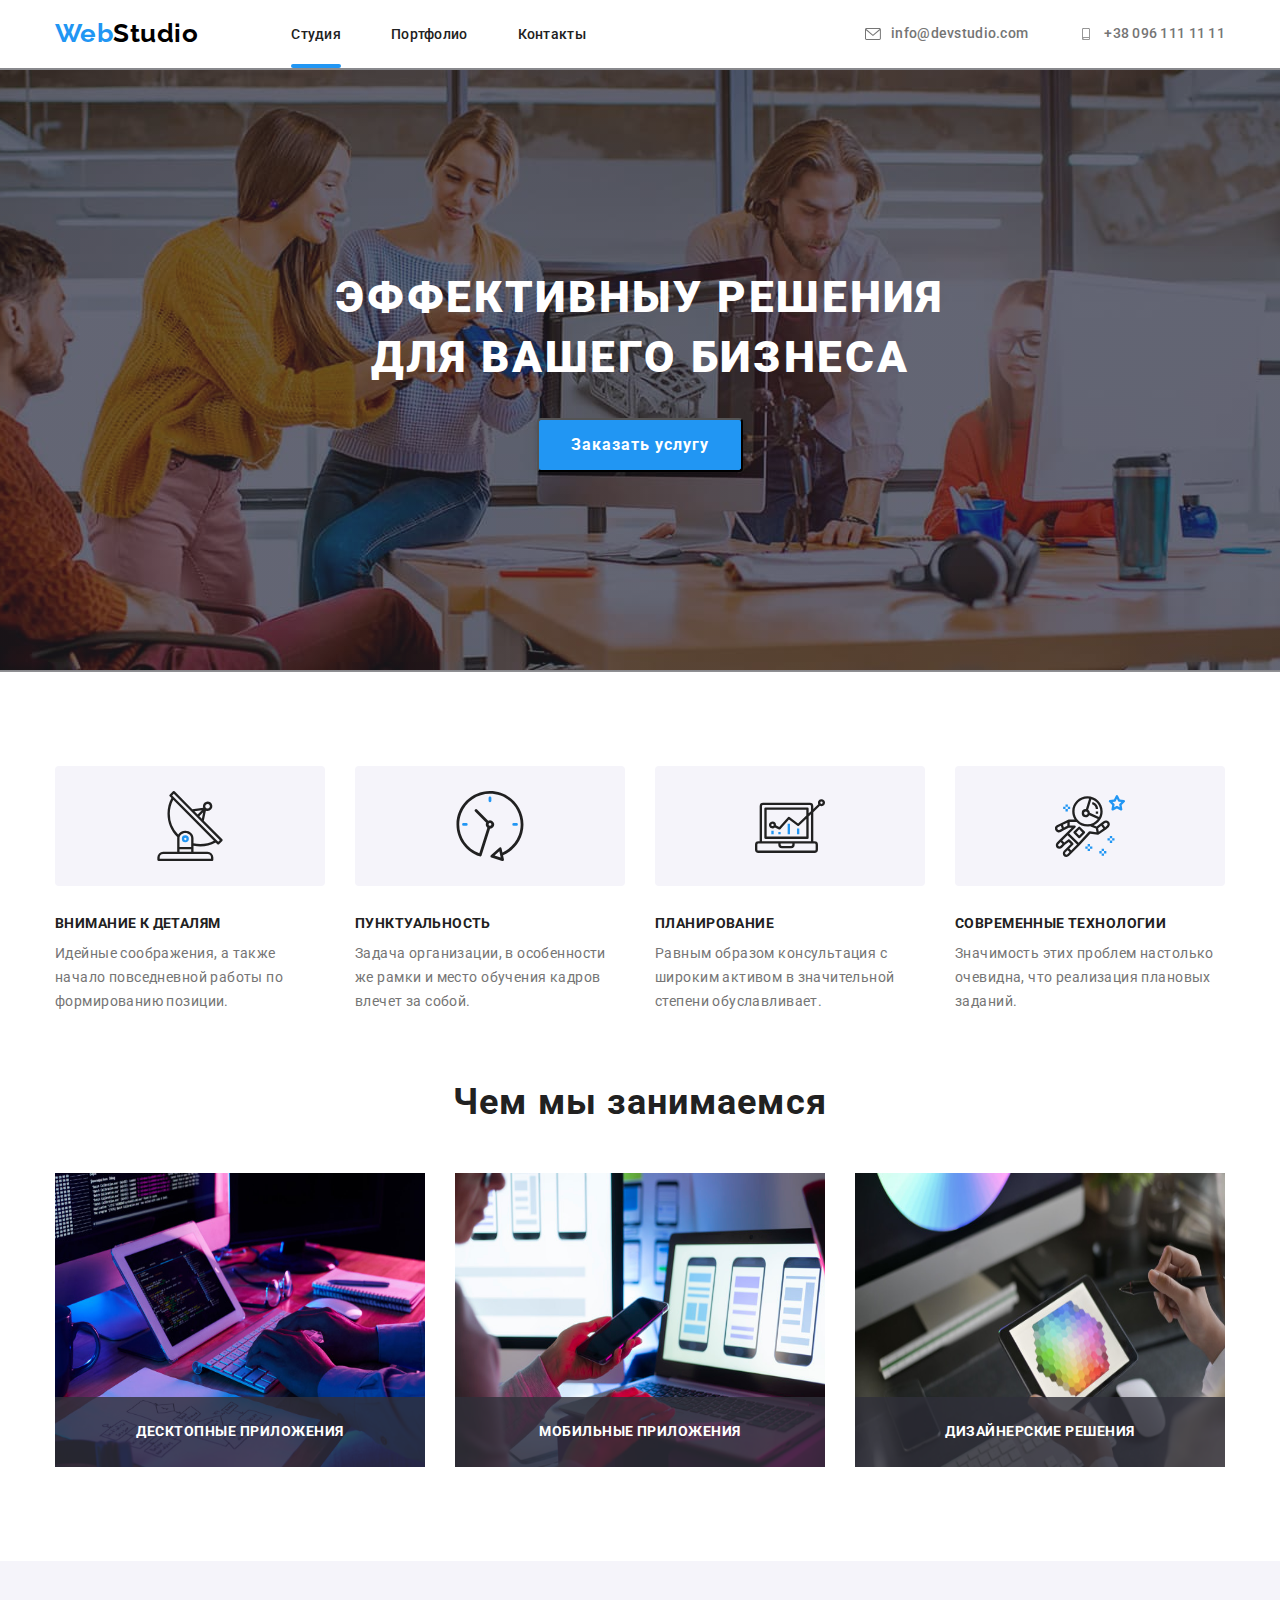
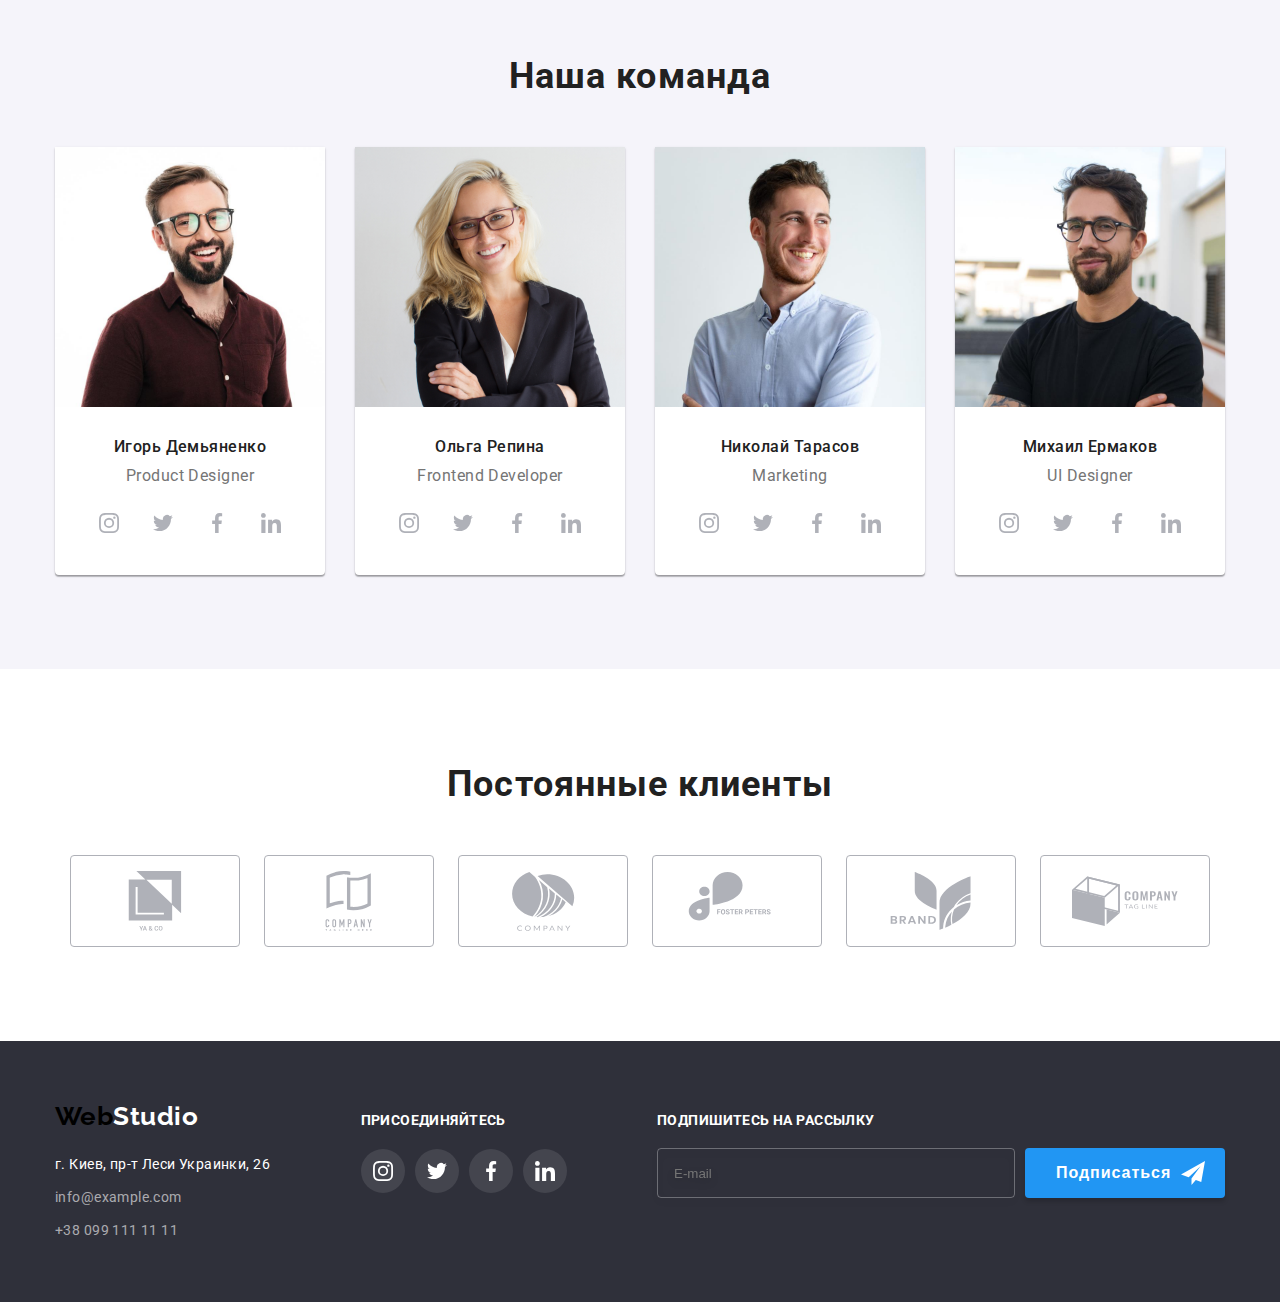
==== commit bb980b60: "bem" ====
--- a/index.html
+++ b/index.html
@@ -29,27 +29,27 @@
     <!-- ====================header=================== -->
     <header class="header">
       <div class="container">
-        <nav class="header__nav-logo">
-          <a href="/" class="logo"> <span class="logo-blu">Web</span>Studio</a>
-          <ul class="header__nav">
-            <li class="bt-studio"><a href="./index.html">Студия</a></li>
+        <nav class="header__nav">
+          <a href="/" class="logo"> <span class="header__logo-blu">Web</span>Studio</a>
+          <ul class="header__list ">
+            <li class="header__item"><a href="./index.html">Студия</a></li>
             <li><a href="./portfolio.html">Портфолио</a></li>
-            <li class="bt-contakt"><a href="">Контакты</a></li>
+            <li><a href="">Контакты</a></li>
           </ul>
         </nav>
 
         <ul class="header__contacts">
-          <li class="header__contacts-mail">
+          <li class="header__mail">
             <a class="header__link" href="mailto:info@devstudio.com">
-              <svg class="header__mail">
+              <svg class="header__icon mail">
                 <use href="./image/symbol-defs-hover.svg#icon-mail"></use>
               </svg>
               info@devstudio.com
             </a>
           </li>
-          <li class="header__contacts-tel">
+          <li class="header__tel">
             <a class="header__link" href="tel:+380961111111">
-              <svg class="header__tel">
+              <svg class="header__icon tel">
                 <use href="./image/symbol-defs-hover.svg#icon-smartphone"></use>
               </svg>
               +38 096 111 11 11
--- a/css/styles.css
+++ b/css/styles.css
@@ -74,15 +74,17 @@
   width: var(--box-sizing);
   margin-left: auto;
   margin-right: auto;
+  padding-left: 15px;
+  padding-right: 15px;
 }
 
 /* =====хедер======= */
 
-.page-header {
-  /* padding-top: 24px;
-  padding-bottom: 25px; */
+/* .page-header {
+  padding-top: 24px;
+  padding-bottom: 25px;
   background: #ffffff;
-}
+} */
 
 .header .container {
   box-sizing: border-box;
@@ -91,12 +93,11 @@
   /* height: 80px; */
   align-items: center;
   margin: auto;
-  padding-left: 15px;
-  padding-right: 15px;
+
   /* outline: 2px solid red; */
 }
 
-.header__nav-logo {
+.header__nav {
   display: flex;
   align-items: center;
   margin-left: 0px;
@@ -116,11 +117,11 @@
   text-decoration: none;
   margin-right: 93px;
 }
-.logo-blu {
+.header__logo-blu {
   color: var(--accent-text-color);
 }
 /* навигация */
-.header__nav {
+.header__list {
   display: flex;
   flex-direction: row;
   gap: 50px;
@@ -131,7 +132,7 @@
   padding-bottom: 25px;
 }
 
-.header__nav a {
+.header__list a {
   color: var(--title-text-color);
   font-size: 14px;
   letter-spacing: 0.02em;
@@ -183,13 +184,12 @@
 /* .contacts-mail:hover .mail,
 .contacts-tel:hover .tel, */
 .header__link:focus,
-
-.header__link:focus svg,
-.header__link:focus svg {
+.header__icon:focus,
+.header__icon:focus svg {
   color: var(--accent-text-color);
   fill: var(--accent-text-color);
 }
-.header__mail {
+.header__icon {
   display: block;
   width: 16px;
   height: 12px;
@@ -201,7 +201,7 @@
   transition-duration: 250ms;
   transition-timing-function: cubic-bezier(0.4, 0, 0.2, 1);
 }
-.header__tel {
+.header__icon .tel {
   display: block;
   width: 10px;
   height: 16px;
@@ -221,13 +221,12 @@
 border-radius: 4px;
 } */
 
-.bt-studio,
-.bt-portfolio {
+.header__item {
   position: relative;
 }
 
-.bt-studio::after,
-.bt-portfolio::after {
+.header__item::after,
+.header__item::after {
   content: '';
   position: absolute;
   width: 100%;
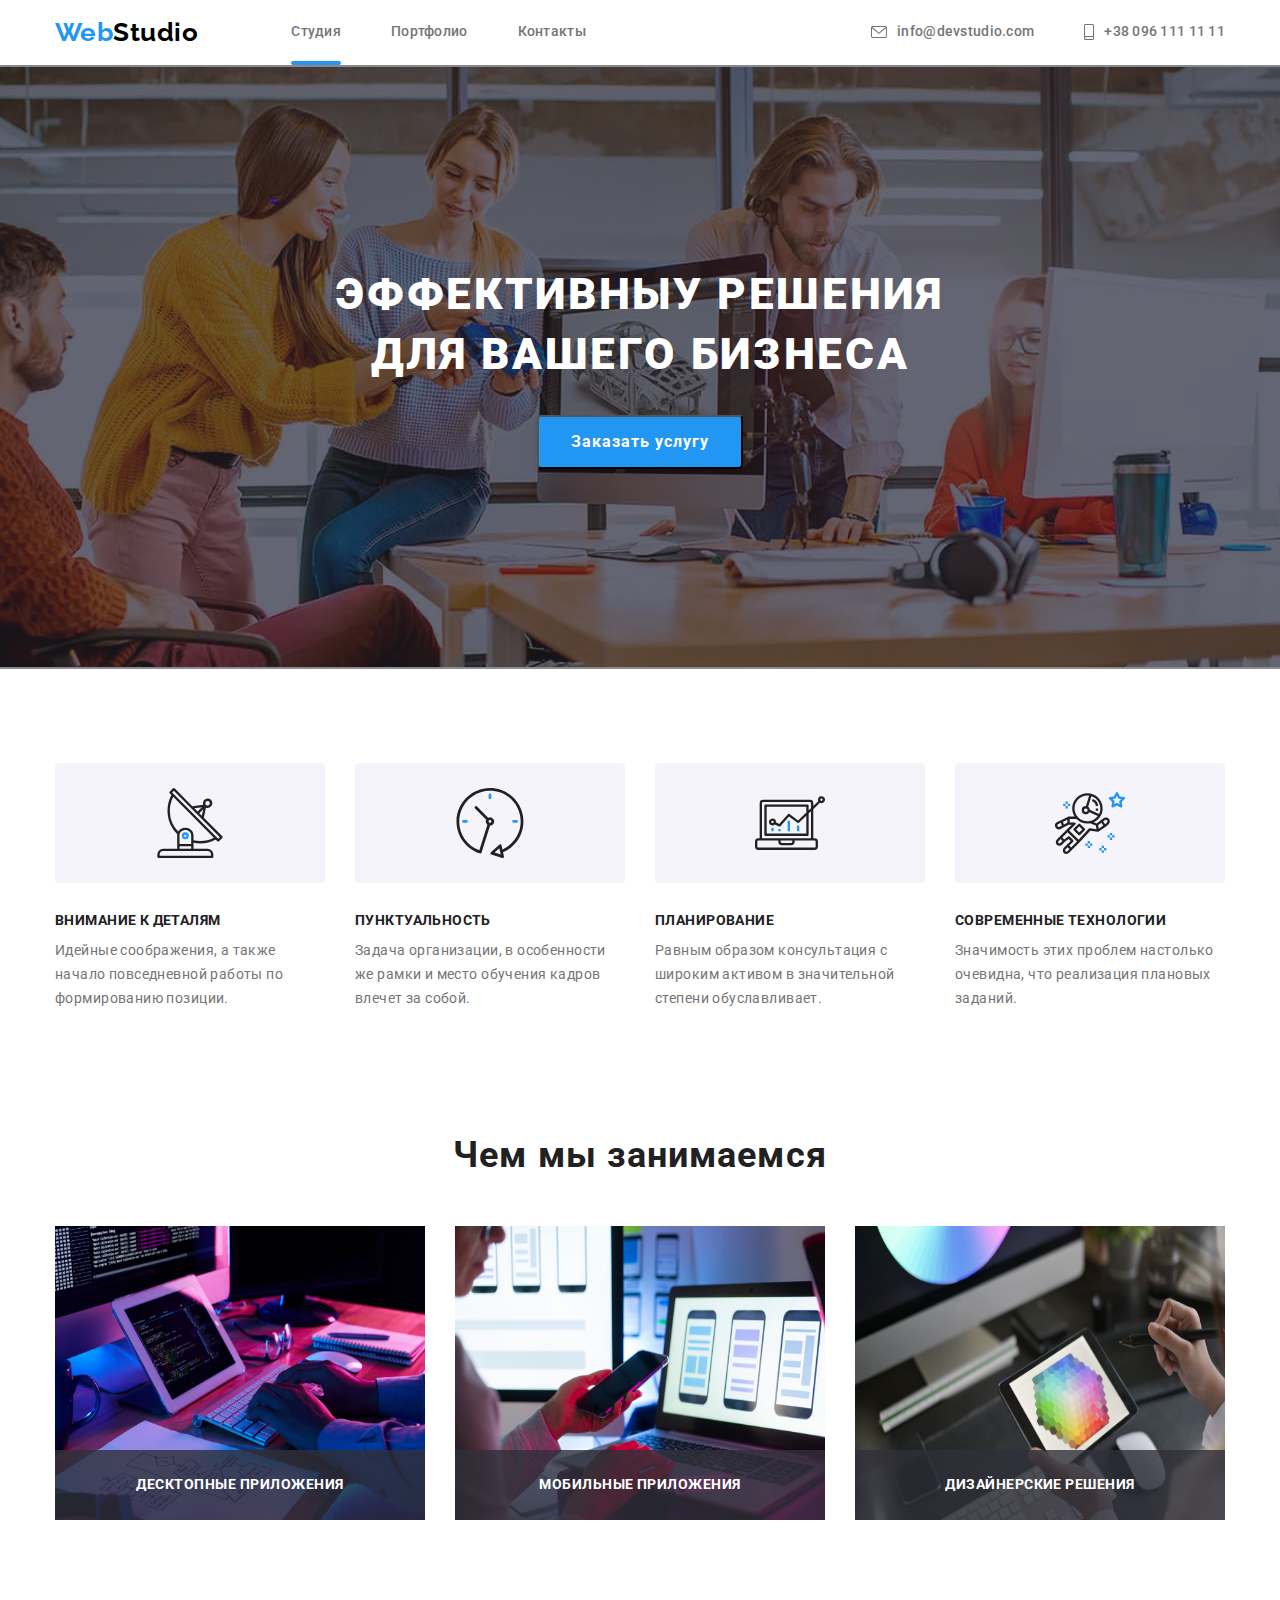
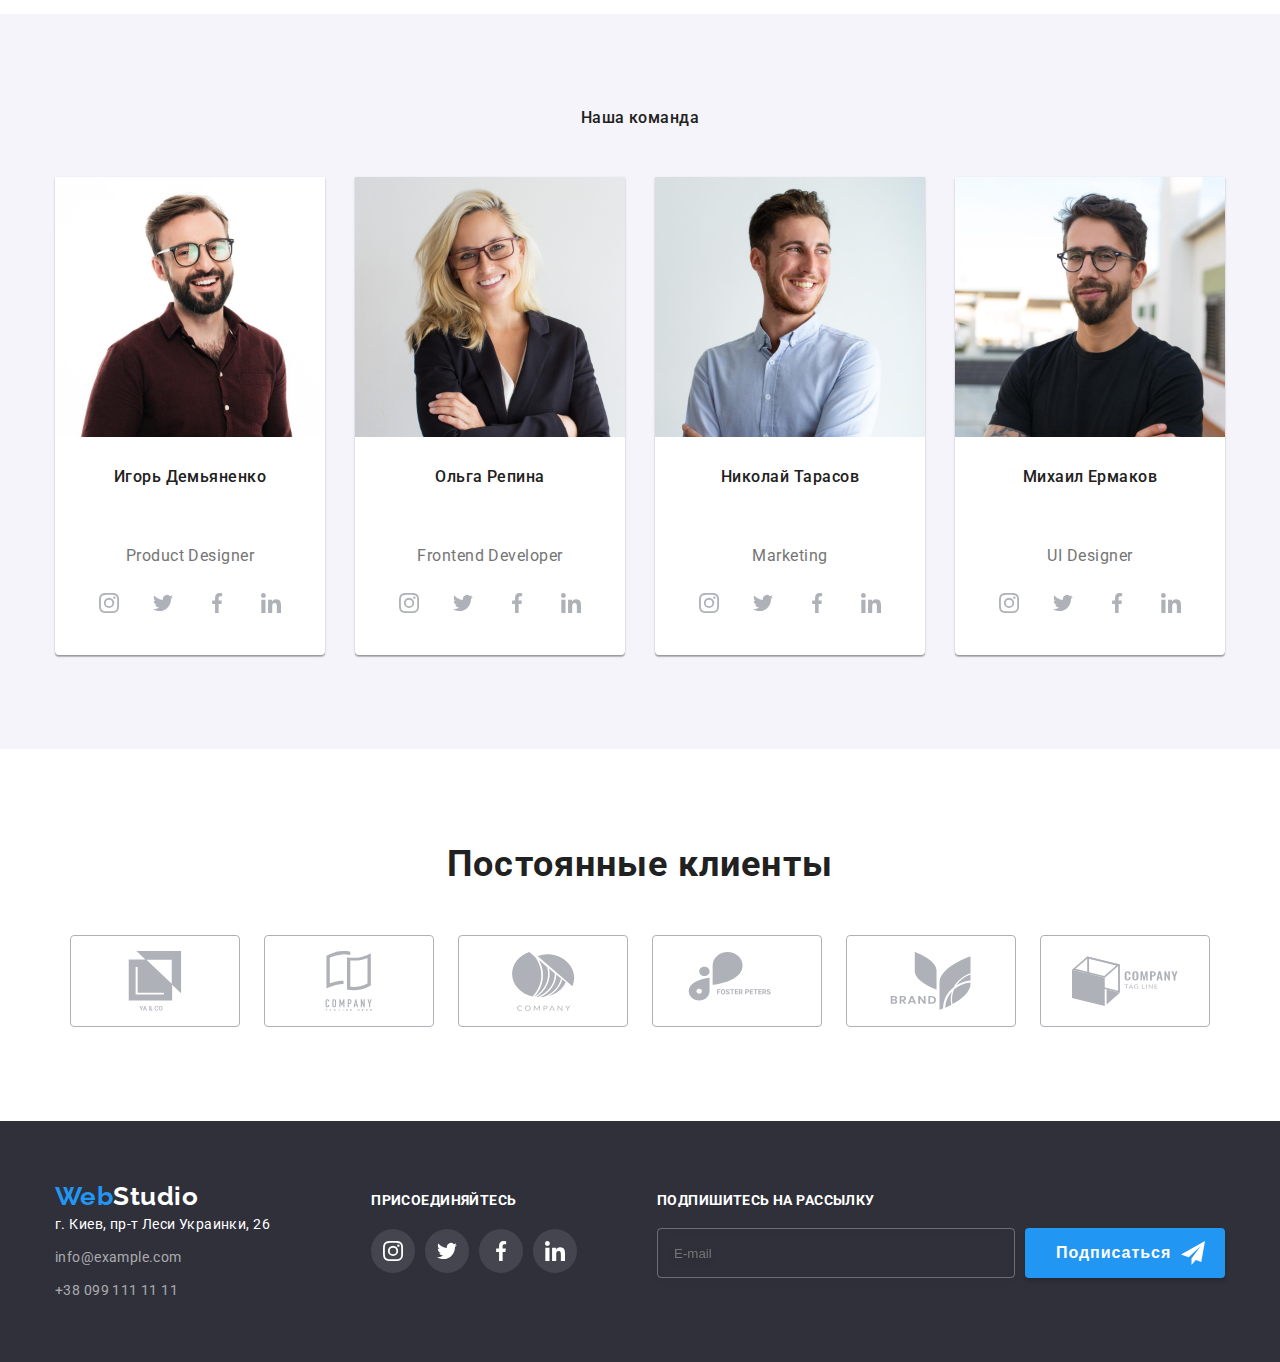
==== commit 3d8af79e: "БЕМ футер" ====
--- a/index.html
+++ b/index.html
@@ -30,26 +30,26 @@
     <header class="header">
       <div class="container">
         <nav class="header__nav">
-          <a href="/" class="logo"> <span class="header__logo-blu">Web</span>Studio</a>
+          <a href="/" class="logo"> <span class="logo-blu">Web</span>Studio</a>
           <ul class="header__list ">
-            <li class="header__item"><a href="./index.html">Студия</a></li>
-            <li><a href="./portfolio.html">Портфолио</a></li>
-            <li><a href="">Контакты</a></li>
+            <li class="header__item"><a class="header__link studio" href="./index.html">Студия</a></li>
+            <li class="header__item"><a class="header__link" href="./portfolio.html">Портфолио</a></li>
+            <li class="header__item"><a class="header__link" href="">Контакты</a></li>
           </ul>
         </nav>
 
-        <ul class="header__contacts">
-          <li class="header__mail">
+        <ul class="header__list">
+          <li class="header__item">
             <a class="header__link" href="mailto:info@devstudio.com">
-              <svg class="header__icon mail">
+              <svg class="header__icon" width="16px" height="12px">
                 <use href="./image/symbol-defs-hover.svg#icon-mail"></use>
               </svg>
               info@devstudio.com
             </a>
           </li>
-          <li class="header__tel">
+          <li class="header__item">
             <a class="header__link" href="tel:+380961111111">
-              <svg class="header__icon tel">
+              <svg class="header__icon" width="10px" height="16px">
                 <use href="./image/symbol-defs-hover.svg#icon-smartphone"></use>
               </svg>
               +38 096 111 11 11
@@ -66,76 +66,75 @@
 
       <section class="hero">
         <div class="container">
-          <h1 class="hero-title">ЭФФЕКТИВНЫУ РЕШЕНИЯ ДЛЯ ВАШЕГО БИЗНЕСА</h1>
-          <button type="button" class="hero-button" data-modal-open>Заказать услугу</button>
+          <h1 class="hero__title">ЭФФЕКТИВНЫУ РЕШЕНИЯ ДЛЯ ВАШЕГО БИЗНЕСА</h1>
+          <button type="button" class="hero__button" data-modal-open>Заказать услугу</button>
         </div>
       </section>
 
       <!-- ==========================Accent=============================== -->
 
-      <section class="section-accent">
+      <section class="accent">
         <div class="container">
           <h2 class="visually-hidden">Скрытый заголовк</h2>
 
-          <div class="proba">
-            <div class="box-card-accent">
-              <div class="box">
-                <svg width="70px" height="70px">
-                  <use href="./image/symbol-defs.svg#icon-antenna"></use>
-                </svg>
-              </div>
-              <ul class="accent-list">
-                <li class="accent-text">
-                  <h3 class="section-title">Внимание к деталям</h3>
-                  <p class="section-text">
-                    Идейные соображения, а также начало повседневной работы по формированию позиции.
-                  </p>
-                </li>
-              </ul>
-            </div>
-
-            <div class="box-card">
-              <div class="box">
-                <svg width="70px" height="70px">
-                  <use href="./image/symbol-defs.svg#icon-clock"></use>
-                </svg>
-              </div>
-              <ul class="accent-list">
-                <li class="accent-text">
-                  <h3 class="section-title">Пунктуальность</h3>
-                  <p class="section-text">
-                    Задача организации, в особенности же рамки и место обучения кадров влечет за
-                    собой.
-                  </p>
-                </li>
-              </ul>
-            </div>
-            <div class="box-card">
-              <div class="box">
+          <div class="accent__card">
+            <div>
+              <div class="accent__box">
+                  <svg width="70px" height="70px">
+                    <use href="./image/symbol-defs.svg#icon-antenna"></use>
+                  </svg>
+                </div>
+                <ul class="accent__list">
+                  <li class="accent__text">
+                    <h3 class="accent__title">Внимание к деталям</h3>
+                    <p class="accent__text">
+                      Идейные соображения, а также начало повседневной работы по формированию позиции.
+                    </p>
+                  </li>
+                </ul>
+            </div>
+            <div>
+                <div class="accent__box">
+                  <svg width="70px" height="70px">
+                    <use href="./image/symbol-defs.svg#icon-clock"></use>
+                  </svg>
+                </div>
+                <ul class="accent__list">
+                  <li class="accent__tex">
+                    <h3 class="accent__title">Пунктуальность</h3>
+                    <p class="accent__text">
+                      Задача организации, в особенности же рамки и место обучения кадров влечет за
+                      собой.
+                    </p>
+                  </li>
+                </ul>
+            </div>
+            <div>
+              <div class="accent__box">
                 <svg width="70px" height="70px">
                   <use href="./image/symbol-defs.svg#icon-diagram"></use>
                 </svg>
               </div>
-              <ul class="accent-list">
-                <li class="accent-text">
-                  <h3 class="section-title">Планирование</h3>
-                  <p class="section-text">
+              <ul class="accent__list">
+                <li class="accent__tex">
+                  <h3 class="accent__title">Планирование</h3>
+                  <p class="accent__text">
                     Равным образом консультация с широким активом в значительной степени
                     обуславливает.
                   </p>
                 </li>
               </ul>
             </div>
-            <div class="box-card">
-              <div class="box">
+            <div>
+              <div class="accent__box">
                 <svg width="70px" height="70px">
                   <use href="./image/symbol-defs.svg#icon-astronaut"></use>
                 </svg>
               </div>
-              <ul class="accent-list">
-                <li class="accent-text">
-                  <h3 class="section-title">Современные технологии</h3>
-                  <p class="section-text">
+              <ul class="accent__list">
+                <li class="accent__tex">
+                  <h3 class="accent__title">Современные технологии</h3>
+                  <p class="accent__text">
                     Значимость этих проблем настолько очевидна, что реализация плановых заданий.
                   </p>
                 </li>
@@ -147,32 +146,32 @@
 
       <!-- ===========================About============================= -->
 
-      <section class="secction-about">
+      <section class="about">
         <div class="container">
-          <h2 class="section-about-title">Чем мы занимаемся</h2>
-          <ul class="about-list">
-            <li class="about-img">
-              <div class="about-img-package">
+          <h2 class="about__title">Чем мы занимаемся</h2>
+          <ul class="about__list">
+            <li class="about__item">
+              <div>
                 <img src="./image/1.jpg" alt="создание сайта" width="370" height="294" />
-                <p class="about-legend">Десктопные приложения</p>
-              </div>
-            </li>
-
-            <li class="about-img">
-              <div class="about-img-package">
+                <p class="about__text">Десктопные приложения</p>
+              </div>
+            </li>
+
+            <li class="about__item">
+              <div>
                 <img
                   src="./image/2.jpg"
                   alt="создание мобильных приложений"
                   width="370"
                   height="294"
                 />
-                <p class="about-legend">Мобильные приложения</p>
-              </div>
-            </li>
-            <li class="about-img">
-              <div class="about-img-package">
+                <p class="about__text">Мобильные приложения</p>
+              </div>
+            </li>
+            <li class="about__item">
+              <div>
                 <img src="./image/3.jpg" alt="дизайн" width="370" height="294" />
-                <p class="about-legend">Дизайнерские решения</p>
+                <p class="about__text">Дизайнерские решения</p>
               </div>
             </li>
           </ul>
@@ -181,41 +180,41 @@
 
       <!-- ============================Team============================ -->
 
-      <section class="section-title-team">
+      <section class="team">
         <div class="container">
-          <h2 class="section-team-title">Наша команда</h2>
-          <ul class="team-list">
+          <h2 class="team__title">Наша команда</h2>
+          <ul class="team__list">
             <li>
-              <div class="card-team">
+              <div class="team__card">
                 <img src="./image/4.jpeg" alt="Игорь Демьяненко" width="270" height="260" />
-                <div class="blok-name">
-                  <h3 class="team-title">Игорь Демьяненко</h3>
-                  <p lang="en" class="team-text">Product Designer</p>
+                <div class="team__name">
+                  <h3 class="team__title">Игорь Демьяненко</h3>
+                  <p lang="en" class="team__text">Product Designer</p>
                 </div>
-                <ul class="team-social">
-                  <li class="item-team">
-                    <a href="./portfolio.html" class="social-link">
-                      <svg class="icon-team" widht="20px" height="20px">
+                <ul class="team__social">
+                  <li class="team__item">
+                    <a href="./portfolio.html" class="team__link">
+                      <svg class="team-icon" widht="20px" height="20px">
                         <use href="./image/symbol-defs-hover.svg#icon-instagram"></use>
                       </svg>
                     </a>
                   </li>
-                  <li class="item-team">
-                    <a href="./portfolio.html" class="social-link">
+                  <li class="team__item">
+                    <a href="./portfolio.html" class="team__link">
                       <svg widht="20px" height="20px">
                         <use href="./image/symbol-defs-hover.svg#icon-twitter"></use>
                       </svg>
                     </a>
                   </li>
-                  <li class="item-team">
-                    <a href="./portfolio.html" class="social-link">
+                  <li class="team__item">
+                    <a href="./portfolio.html" class="team__link">
                       <svg widht="20px" height="20px">
                         <use href="./image/symbol-defs-hover.svg#icon-facebook"></use>
                       </svg>
                     </a>
                   </li>
-                  <li class="item-team">
-                    <a href="./portfolio.html" class="social-link">
+                  <li class="team__item">
+                    <a href="./portfolio.html" class="team__link">
                       <svg widht="20px" height="20px">
                         <use href="./image/symbol-defs-hover.svg#icon-linkedin"></use>
                       </svg>
@@ -225,36 +224,36 @@
               </div>
             </li>
             <li>
-              <div class="card-team">
+              <div class="team__card">
                 <img src="./image/5.jpeg" alt="Ольга Репина" width="270" height="260" />
-                <div class="blok-name">
-                  <h3 class="team-title">Ольга Репина</h3>
-                  <p lang="en" class="team-text">Frontend Developer</p>
+                <div class="team__name">
+                  <h3 class="team__title">Ольга Репина</h3>
+                  <p lang="en" class="team__text">Frontend Developer</p>
                 </div>
-                <ul class="team-social">
-                  <li class="item-team">
-                    <a href="./portfolio.html" class="social-link">
-                      <svg class="icon-team" widht="20px" height="20px">
+                <ul class="team__social">
+                  <li class="team__item">
+                    <a href="./portfolio.html" class="team__link">
+                      <svg class="team-icon" widht="20px" height="20px">
                         <use href="./image/symbol-defs-hover.svg#icon-instagram"></use>
                       </svg>
                     </a>
                   </li>
-                  <li class="item-team">
-                    <a href="./portfolio.html" class="social-link">
+                  <li class="team__item">
+                    <a href="./portfolio.html" class="team__link">
                       <svg widht="20px" height="20px">
                         <use href="./image/symbol-defs-hover.svg#icon-twitter"></use>
                       </svg>
                     </a>
                   </li>
-                  <li class="item-team">
-                    <a href="./portfolio.html" class="social-link">
+                  <li class="team__item">
+                    <a href="./portfolio.html" class="team__link">
                       <svg widht="20px" height="20px">
                         <use href="./image/symbol-defs-hover.svg#icon-facebook"></use>
                       </svg>
                     </a>
                   </li>
-                  <li class="item-team">
-                    <a href="./portfolio.html" class="social-link">
+                  <li class="team__item">
+                    <a href="./portfolio.html" class="team__link">
                       <svg widht="20px" height="20px">
                         <use href="./image/symbol-defs-hover.svg#icon-linkedin"></use>
                       </svg>
@@ -264,36 +263,36 @@
               </div>
             </li>
             <li>
-              <div class="card-team">
+              <div class="team__card">
                 <img src="./image/6.jpeg" alt="Николай Тарасов" width="270" height="260" />
-                <div class="blok-name">
-                  <h3 class="team-title">Николай Тарасов</h3>
-                  <p lang="en" class="team-text">Marketing</p>
+                <div class="team__name">
+                  <h3 class="team__title">Николай Тарасов</h3>
+                  <p lang="en" class="team__text">Marketing</p>
                 </div>
-                <ul class="team-social">
-                  <li class="item-team">
-                    <a href="./portfolio.html" class="social-link">
-                      <svg class="icon-team" widht="20px" height="20px">
+                <ul class="team__social">
+                  <li class="team__item">
+                    <a href="./portfolio.html" class="team__link">
+                      <svg class="team-icon" widht="20px" height="20px">
                         <use href="./image/symbol-defs-hover.svg#icon-instagram"></use>
                       </svg>
                     </a>
                   </li>
-                  <li class="item-team">
-                    <a href="./portfolio.html" class="social-link">
+                  <li class="team__item">
+                    <a href="./portfolio.html" class="team__link">
                       <svg widht="20px" height="20px">
                         <use href="./image/symbol-defs-hover.svg#icon-twitter"></use>
                       </svg>
                     </a>
                   </li>
-                  <li class="item-team">
-                    <a href="./portfolio.html" class="social-link">
+                  <li class="team__item">
+                    <a href="./portfolio.html" class="team__link">
                       <svg widht="20px" height="20px">
                         <use href="./image/symbol-defs-hover.svg#icon-facebook"></use>
                       </svg>
                     </a>
                   </li>
-                  <li class="item-team">
-                    <a href="./portfolio.html" class="social-link">
+                  <li class="team__item">
+                    <a href="./portfolio.html" class="team__link">
                       <svg widht="20px" height="20px">
                         <use href="./image/symbol-defs-hover.svg#icon-linkedin"></use>
                       </svg>
@@ -304,36 +303,36 @@
             </li>
 
             <li>
-              <div class="card-team">
+              <div class="team__card">
                 <img src="./image/7.jpeg" alt="Михаил Ермаков" width="270" height="260" />
-                <div class="blok-name">
-                  <h3 class="team-title">Михаил Ермаков</h3>
-                  <p lang="en" class="team-text">UI Designer</p>
+                <div class="team__name">
+                  <h3 class="team__title">Михаил Ермаков</h3>
+                  <p lang="en" class="team__text">UI Designer</p>
                 </div>
-                <ul class="team-social">
-                  <li class="item-team">
-                    <a href="./portfolio.html" class="social-link">
-                      <svg class="icon-team" widht="20px" height="20px">
+                <ul class="team__social">
+                  <li class="team__item">
+                    <a href="./portfolio.html" class="team__link">
+                      <svg class="team-icon" widht="20px" height="20px">
                         <use href="./image/symbol-defs-hover.svg#icon-instagram"></use>
                       </svg>
                     </a>
                   </li>
-                  <li class="item-team">
-                    <a href="./portfolio.html" class="social-link">
+                  <li class="team__item">
+                    <a href="./portfolio.html" class="team__link">
                       <svg widht="20px" height="20px">
                         <use href="./image/symbol-defs-hover.svg#icon-twitter"></use>
                       </svg>
                     </a>
                   </li>
-                  <li class="item-team">
-                    <a href="./portfolio.html" class="social-link">
+                  <li class="team__item">
+                    <a href="./portfolio.html" class="team__link">
                       <svg widht="20px" height="20px">
                         <use href="./image/symbol-defs-hover.svg#icon-facebook"></use>
                       </svg>
                     </a>
                   </li>
-                  <li class="item-team">
-                    <a href="./portfolio.html" class="social-link">
+                  <li class="team__item">
+                    <a href="./portfolio.html" class="team__link">
                       <svg widht="20px" height="20px">
                         <use href="./image/symbol-defs-hover.svg#icon-linkedin"></use>
                       </svg>
@@ -350,65 +349,65 @@
       <section class="klient">
         <div class="container">
           <h1 class="visually-hidden">Odessa</h1>
-          <h2 class="klient-title">Постоянные клиенты</h2>
+          <h2 class="klient__title">Постоянные клиенты</h2>
           <!-- <div class="klient-compani"> -->
 
-          <div class="klient-compani">
-            <ul class="klient-list">
+          <div class="klient__compani">
+            <ul class="klient__list">
               <li class="klient-package">
-                <a class="linkpo" href="/index.html"
-                  ><div class="card-company">
-                    <svg class="icon-klient">
+                <a class="klient__link" href="/index.html"
+                  ><div class="klient__cart">
+                    <svg class="klient__icon">
                       <use href="./image/symbol-defs-hover.svg#icon-company1"></use>
                     </svg></div
                 ></a>
               </li>
             </ul>
-            <ul class="klient-list">
+            <ul class="klient__list">
               <li>
-                <a class="linkpo" href="/index.html"
-                  ><div class="card-company">
-                    <svg class="icon-klient">
+                <a class="klient__link" href="/index.html"
+                  ><div class="klient__cart">
+                    <svg class="klient__icon">
                       <use href="./image/symbol-defs-hover.svg#icon-company2"></use>
                     </svg></div
                 ></a>
               </li>
             </ul>
-            <ul class="klient-list">
+            <ul class="klient__list">
               <li>
-                <a class="linkpo" href="/index.html"
-                  ><div class="card-company">
-                    <svg class="icon-klient">
+                <a class="klient__link" href="/index.html"
+                  ><div class="klient__cart">
+                    <svg class="klient__icon">
                       <use href="./image/symbol-defs-hover.svg#icon-company3"></use>
                     </svg></div
                 ></a>
               </li>
             </ul>
-            <ul class="klient-list">
+            <ul class="klient__list">
               <li>
-                <a class="linkpo" href="/index.html"
-                  ><div class="card-company">
-                    <svg class="icon-klient">
+                <a class="klient__link" href="/index.html"
+                  ><div class="klient__cart">
+                    <svg class="klient__icon">
                       <use href="./image/symbol-defs-hover.svg#icon-company4"></use>
                     </svg></div
                 ></a>
               </li>
             </ul>
-            <ul class="klient-list">
+            <ul class="klient__list">
               <li>
-                <a class="linkpo" href="/index.html"
-                  ><div class="card-company">
-                    <svg class="icon-klient">
+                <a class="klient__link" href="/index.html"
+                  ><div class="klient__cart">
+                    <svg class="klient__icon">
                       <use href="./image/symbol-defs-hover.svg#icon-company5"></use>
                     </svg></div
                 ></a>
               </li>
             </ul>
-            <ul class="klient-list">
+            <ul class="klient__list">
               <li>
-                <a class="linkpo" href="/index.html"
-                  ><div class="card-company">
-                    <svg class="icon-klient">
+                <a class="klient__link" href="/index.html"
+                  ><div class="klient__cart">
+                    <svg class="klient__icon">
                       <use href="./image/symbol-defs-hover.svg#icon-company6"></use>
                     </svg></div
                 ></a>
@@ -422,34 +421,30 @@
     <!-- ===========================footer===================== -->
 
     <footer>
-      <section class="section-footer">
+      <section class="footer">
         <div class="container">
-          <div class="footer-adress-blok">
-            <a href="/" class="logo logo-footer">
-              <span class="logo-blu">Web</span><span class="logo-white">Studio</span></a
-            >
+          <div>
+            <a href="#" class="logo logo-footer">
+              <span class="logo-blu">Web</span><span class="logo-white">Studio</span></a>
             <address>
-              <div class="adress">
-                <ul class="adress-list">
-                  <li class="logo-adress">
-                    <a
-                      href="https://www.google.com/maps/place/%D0%B1%D1%83%D0%BB.+%D0%9B%D0%B5%D1%81%D0%B8+%D0%A3%D0%BA%D1%80%D0%B0%D0%B8%D0%BD%D0%BA%D0%B8,+26,+%D0%9A%D0%B8%D0%B5%D0%B2,+02000/@50.4265807,30.5383858,17z/data=!3m1!4b1!4m5!3m4!1s0x40d4cf0e033ecbe9:0x57a4dffefec77da0!8m2!3d50.4265807!4d30.5383858"
-                    >
-                      г. Киев, пр-т Леси Украинки, 26</a
-                    >
-                  </li>
-
-                  <li class="logo-mail"><a href="mailto:info@example.com">info@example.com</a></li>
-
-                  <li class="logo-tel"><a href="tel:+380991111111">+38 099 111 11 11</a></li>
-                </ul>
-              </div>
+              <div class="footer__adress">
+                <ul class="footer_list">
+                  <li class="footer__item">
+                    <a class="footer__link map" href="https://goo.gl/maps/8XeGV7SfHETVNLHK6">
+                      г. Киев, пр-т Леси Украинки, 26</a>
+                  </li>
+                  <li class="footer__item">
+                    <a class="footer__link contact" href="mailto:info@example.com">info@example.com</a></li>
+                  <li class="footer__item">
+                    <a class="footer__link contact" href="tel:+380991111111">+38 099 111 11 11</a></li>
+                </ul>
               </div>
             </address>
-          
+          </div>
+                  
           <div class="footer-social">
             <h3 class="footer-social-title">присоединяйтесь</h3>
-            <ul class="footer-social-list">
+            <ul class="footer__list">
               <li class="">
                 <a href="./portfolio.html" class="social-link-footer">
                   <svg class="icon-team" widht="20px" height="20px">
--- a/css/styles.css
+++ b/css/styles.css
@@ -53,6 +53,11 @@
 a {
   text-decoration: none;
 }
+/* 
+address {
+  text-decoration: none;
+} */
+
 .visually-hidden {
   position: absolute;
   width: 1px;
@@ -66,10 +71,6 @@
   overflow: hidden;
 }
 
-/* * * {
-  outline: 2px solid red;
-} */
-
 .container {
   width: var(--box-sizing);
   margin-left: auto;
@@ -78,13 +79,8 @@
   padding-right: 15px;
 }
 
-/* =====хедер======= */
-
-/* .page-header {
-  padding-top: 24px;
-  padding-bottom: 25px;
-  background: #ffffff;
-} */
+/* =================================хедер======= */
+
 
 .header .container {
   box-sizing: border-box;
@@ -93,8 +89,6 @@
   /* height: 80px; */
   align-items: center;
   margin: auto;
-
-  /* outline: 2px solid red; */
 }
 
 .header__nav {
@@ -102,10 +96,6 @@
   align-items: center;
   margin-left: 0px;
 }
-/* .page-header {
-  display: flex;
-  align-items: center;
-} */
 
 /* логотип */
 .logo {
@@ -117,7 +107,7 @@
   text-decoration: none;
   margin-right: 93px;
 }
-.header__logo-blu {
+.logo-blu {
   color: var(--accent-text-color);
 }
 /* навигация */
@@ -125,28 +115,27 @@
   display: flex;
   flex-direction: row;
   gap: 50px;
-}
-
-.header__nav li {
+  margin-left: auto;
+  align-items: center;
+}
+
+
+.header__item {
+  color: var(--title-text-color);
+  font-size: 14px;
+  letter-spacing: 0.02em;
+  font-weight: 500;
+  font-size: 14px;
+  line-height: 1.14;
+  transition-property: color;
+  transition-duration: 250ms;
+  transition-timing-function: cubic-bezier(0.4, 0, 0.2, 1);
   padding-top: 24px;
   padding-bottom: 25px;
-}
-
-.header__list a {
-  color: var(--title-text-color);
-  font-size: 14px;
-  letter-spacing: 0.02em;
-  font-weight: 500;
-  font-size: 14px;
-  line-height: 1.14;
-  transition-property: color;
-  transition-duration: 250ms;
-  transition-timing-function: cubic-bezier(0.4, 0, 0.2, 1);
-}
-.header__nav a:hover,
-.header__nav a:focus {
-  color: var(--accent-text-color);
-}
+  position: relative;
+}
+/* 
+
 /* контакты */
 .header__link {
   color: var(--primary-text-color);
@@ -159,40 +148,25 @@
   display: flex;
   align-items: center;
   justify-content: space-between;
-}
-.header__contacts {
-  display: flex;
-  gap: 50px;
-  margin-left: auto;
-  align-items: center;
-}
-
-.header__link {
   transition-property: color;
   transition-duration: 250ms;
   transition-timing-function: cubic-bezier(0.4, 0, 0.2, 1);
 }
-/* 
-.tel-link {
-  transition-property: color;
-  transition-duration: 250ms;
-  transition-timing-function: cubic-bezier(0.4, 0, 0.2, 1);
-} */
-
-.header__link:hover,
-/* .contacts-tel:hover a, */
-/* .contacts-mail:hover .mail,
-.contacts-tel:hover .tel, */
-.header__link:focus,
-.header__icon:focus,
-.header__icon:focus svg {
-  color: var(--accent-text-color);
+
+
+.header__link:hover  .header__icon,
+.header__link:focus .header__icon 
+{
   fill: var(--accent-text-color);
 }
+
+ .header__link:hover,
+ .header__link:focus{
+color: var(--accent-text-color);
+ }
+
 .header__icon {
   display: block;
-  width: 16px;
-  height: 12px;
   padding: 0;
   border: 0;
   margin-right: 10px;
@@ -201,42 +175,16 @@
   transition-duration: 250ms;
   transition-timing-function: cubic-bezier(0.4, 0, 0.2, 1);
 }
-.header__icon .tel {
-  display: block;
-  width: 10px;
-  height: 16px;
-  padding: 0;
-  border: 0;
-  margin-right: 10px;
-  fill: var(--primary-text-color);
-  transition-property: fill;
-  transition-duration: 250ms;
-  transition-timing-function: cubic-bezier(0.4, 0, 0.2, 1);
-
-  /* outline: 2px solid red; */
-}
-
-/* .bt-studio{
-border-bottom: #2196f3 4px solid;
-border-radius: 4px;
-} */
-
-.header__item {
-  position: relative;
-}
-
-.header__item::after,
-.header__item::after {
+
+.studio::after  {
   content: '';
   position: absolute;
   width: 100%;
   height: 4px;
   background: #2196f3;
   border-radius: 2px;
-
   bottom: 0;
   left: 0%;
-  /* transform: translateY(-100%); */
 }
 
 /*========= hero ===========*/
@@ -266,12 +214,12 @@
   background-position: center;
 } */
 
-.hero-title,
-.hero-button {
+.hero__title,
+.hero__button {
   color: #ffffff;
   /* color: #1fda9b; */
 }
-.hero-title {
+.hero__title {
   width: 696px;
   font-weight: 900;
   font-size: 44px;
@@ -283,7 +231,7 @@
 }
 
 /* button */
-.hero-button {
+.hero__button {
   /* width: 200px;
   height: 50px; */
   background-color: #2196f3;
@@ -304,8 +252,34 @@
   width: 200px;
   height: 50px; */
 }
+
 /* ===== Accent section =======*/
-.box {
+
+.accent {
+  padding-top: 94px;
+  padding-bottom: 94px;
+}
+
+.accent .container {
+  width: var(--box-sizing);
+  margin: auto;
+  padding-left: 15px;
+  padding-right: 15px;
+}
+
+.accent__card {
+  display: flex;
+  justify-content: space-between;
+}
+
+.accent__text {
+  width: 270px;
+  height: 101px;
+  /* margin-right: 30px; */
+  /* padding: 0px; */
+}
+
+.accent__box {
   width: 270px;
   height: 120px;
   background: #f5f4fa;
@@ -317,31 +291,7 @@
   /* padding: 25px 100px; */
   /* margin-bottom: 30px; */
 }
-.section-accent {
-  padding-top: 94px;
-  padding-bottom: 94px;
-}
-
-.section-accent .container {
-  width: var(--box-sizing);
-  margin: auto;
-  padding-left: 15px;
-  padding-right: 15px;
-}
-
-.proba {
-  display: flex;
-  justify-content: space-between;
-}
-
-.accent-text {
-  width: 270px;
-  height: 101px;
-  /* margin-right: 30px; */
-  /* padding: 0px; */
-}
-
-.section-title {
+.accent__title {
   color: var(--title-text-color);
   font-weight: 700;
   font-size: 14px;
@@ -352,7 +302,7 @@
   padding-top: 30px;
 }
 
-.section-text {
+.accent__text {
   font-size: 14px;
   line-height: 1.71;
   letter-spacing: 0.03em;
@@ -361,30 +311,28 @@
 }
 
 /* ========About================= */
-.secction-about {
+.about {
   padding-bottom: 94px;
 }
 
-.secction-about .container {
+.about .container {
   width: var(--box-sizing);
   margin: auto;
   padding-left: 15px;
   padding-right: 15px;
 }
-.section-about-title {
+.about__title {
   color: var(--title-text-color);
   font-weight: 700;
   font-size: 36px;
   line-height: 1.17;
   text-align: center;
   letter-spacing: 0.03em;
-  /* padding-top: 94px; */
   justify-content: center;
   margin-bottom: 50px;
 }
-.about-list {
+.about__list {
   padding: 0px;
-  /* padding-bottom: 94px; */
   box-sizing: border-box;
   display: flex;
   flex-wrap: wrap;
@@ -394,18 +342,16 @@
   justify-content: center;
 }
 
-.about-img {
+.about__item {
   position: relative;
 }
 
-.about-legend {
+.about__text {
   position: absolute;
-
   font-weight: 700;
   font-size: 14px;
   line-height: 1.14;
   text-align: center;
-  /* letter-spacing: 0.03em; */
   text-transform: uppercase;
   color: #ffffff;
   background: rgba(47, 48, 58, 0.8);
@@ -414,31 +360,23 @@
   bottom: 0;
 }
 
-.about {
-  width: var(--box-sizing);
-}
 
 /* ==============================Team============== */
 
-.section-title-team {
+.team {
   padding-top: 94px;
   background: #f5f4fa;
   padding-bottom: 94px;
 }
 
-.section-title-team .container {
+.team .container {
   width: var(--box-sizing);
   margin: auto;
   padding-left: 15px;
   padding-right: 15px;
 }
 
-/* .team-vizitka {
-  display: flex;
-  flex-direction: row;
-} */
-
-.section-team-title {
+.team__title {
   color: var(--title-text-color);
   font-weight: 700;
   font-size: 36px;
@@ -451,7 +389,7 @@
   /* margin-bottom: 50px; */
 }
 
-.card-team {
+.team__card {
   width: 270px;
   height: auto;
   padding-bottom: 30px;
@@ -463,7 +401,7 @@
   flex-direction: column;
 }
 
-.blok-name {
+.team__name {
   padding-top: 30px;
   display: flex;
   flex-direction: column;
@@ -471,17 +409,16 @@
   align-items: center;
   gap: 10px;
 }
-.team-title {
+.team__title {
   color: var(--title-text-color);
   font-weight: 500;
   font-size: 16px;
   line-height: 1.2;
   text-align: center;
   letter-spacing: 0.03em;
-  /* padding-bottom: 10px; */
-}
-
-.team-text {
+}
+
+.team__text {
   font-size: 16px;
   line-height: 1.2;
   text-align: center;
@@ -489,7 +426,7 @@
   margin-bottom: 16px;
 }
 
-.team-list {
+.team__list {
   padding: 0px;
   display: flex;
   flex-wrap: wrap;
@@ -497,54 +434,29 @@
   gap: 30px;
   padding: 0px;
 }
-/* .social {
-  display: flex;
-  flex-direction: column;
-  width: 270px;
-  height: 44px;
-  flex-direction: row;
-  align-content: center;
-  justify-content: space-around;
-  margin: auto;
-} */
-
-.social-cart {
+.team__cart {
   width: 44px;
   height: 44px;
   border-radius: 50%;
   padding: 0;
   margin: 0;
   fill: var(--primary-text-color);
-  /* outline: 2px solid red; */
-}
-*/
-
-/* .icon-social {
-  width: 20px;
-  height: 20px;
-} */
-
-
-
-/* .social :focus .social-cart,
-.social :focus {
-  background-color: var(--accent-text-color);
-  fill: #ffffff;
-} */
-.item-team {
+}
+
+.team__item {
   display: flex;
   justify-content: center;
   gap: 10px;
 }
 
-.team-social {
+.team__social {
   display: flex;
   justify-content: center;
   align-items: center;
   gap: 10px;
 }
 
-.social-link {
+.team__link {
   width: 44px;
   height: 44px;
   border-radius: 50%;
@@ -557,8 +469,8 @@
   transition-timing-function: cubic-bezier(0.4, 0, 0.2, 1);
 }
 
-.social-link:hover,
-.social-link:focus {
+.team__link:hover,
+.team__link:focus {
   background-color: var(--accent-text-color);
   fill: #ffffff;
 }
@@ -568,13 +480,13 @@
   padding-top: 94px;
   padding-bottom: 94px;
 }
-.contaner .container {
+.klient .container {
   width: var(--box-sizing);
   margin: auto;
   padding-left: 15px;
   padding-right: 15px;
 }
-.klient-title {
+.klient__title {
   color: var(--title-text-color);
   font-weight: 700;
   font-size: 36px;
@@ -582,7 +494,7 @@
   text-align: center;
   letter-spacing: 0.03em;
 }
-.klient-compani {
+.klient__compani {
   display: flex;
   flex-wrap: nowrap;
   justify-content: space-between;
@@ -591,15 +503,8 @@
   margin-top: 50px;
   /* outline: 2px solid wheat; */
 }
-/* width: 170px;
-height: 92px;
-left: 615px;
-top: 2493px;
-
-border: 1px solid #AFB1B8;
-border-radius: 4px; */
-
-.card-company {
+
+.klient__cart {
   box-sizing: border-box;
   width: 170px;
   height: 92px;
@@ -612,10 +517,8 @@
   transition-property: border-color;
   transition-duration: 250ms;
   transition-timing-function: cubic-bezier(0.4, 0, 0.2, 1);
-
-  /* outline: 2px solid blue; */
-}
-.icon-klient {
+}
+.klient__icon {
   width: 106px;
   height: 60px;
   fill: #afb1b8;
@@ -624,43 +527,24 @@
   transition-timing-function: cubic-bezier(0.4, 0, 0.2, 1);
 }
 
-.icon-team {
-  flex: var(--primary-text-color);
-}
-/* 
-.linkpo {
-}
-
-.klient-package,
-.linkpo,
-.icon-klient .klient-package,
-.card-company {
-} */
-
-/* .klient-package:hover, */
-.card-company:hover,
-/* .linkpo:hover, */
-.card-company:hover  .icon-klient {
-  border-color: var(--accent-text-color);
+.klient__link:hover .klient__icon {
   fill: var(--accent-text-color);
 }
-.card-company:focus,
-.linkpo:focus,
-.linkpo:focus .icon-klient {
-  border-color: var(--accent-text-color);
+.klient__link:focus .klient__icon {
   fill: var(--accent-text-color);
 }
-
-/* outline: 2px solid red; */
-
+.klient__link:hover .klient__cart{
+border-color: var(--accent-text-color);
+}
 /*----------------------- footer ----------------------- */
 
-.section-footer {
+.footer {
   padding-top: 60px;
   padding-bottom: 60px;
-}
-
-.section-footer .container {
+  background-color: #2f303a;
+}
+
+.footer .container {
   width: var(--box-sizing);
   margin: auto;
   width: var(--box-sizing);
@@ -673,35 +557,29 @@
   gap: 70px;
 }
 
-.footer-social-list {
+.footer__list {
   display: flex;
   justify-content: start;
-  gap: 10px;
-}
-
-.section-footer {
-  background-color: #2f303a;
-}
+    gap: 10px;
+}
+
 
 .logo-white {
   color: #ffffff;
 }
 
-.adress {
+.footer__link .map {
   margin-top: 20px;
-}
-.adress ul {
-  display: flex;
-  flex-direction: column;
-  gap: 9px;
-}
-
+  padding: 0px;
+}
+/
 .logo-footer {
   display: inline-block;
   padding-left: 0px;
   margin: 0px;
-}
-.logo-adress a {
+  margin-bottom: 20px;
+}
+.footer__link.map {
   color: #ffffff;
   font-size: 14px;
   line-height: 1.71;
@@ -711,8 +589,7 @@
   display: inline-block;
   /* padding-top: 10px; */
 }
-.logo-mail a,
-.logo-tel a {
+.footer__link.contact{
   color: rgba(255, 255, 255, 0.6);
   font-size: 14px;
   line-height: 1.71;
@@ -720,11 +597,7 @@
   text-decoration: none;
   font-style: normal;
   display: inline-block;
-  /* padding-top: 9px; */
-}
-
-.adres-list {
-  padding: 0px;
+  padding-top: 9px;
 }
 
 .footer-social-title {
@@ -754,9 +627,6 @@
 .social-link-footer:hover,
 .social-link-footer:focus {
   background-color: var(--accent-text-color);
-}
-
-.online-form {
 }
 
 .online__title {
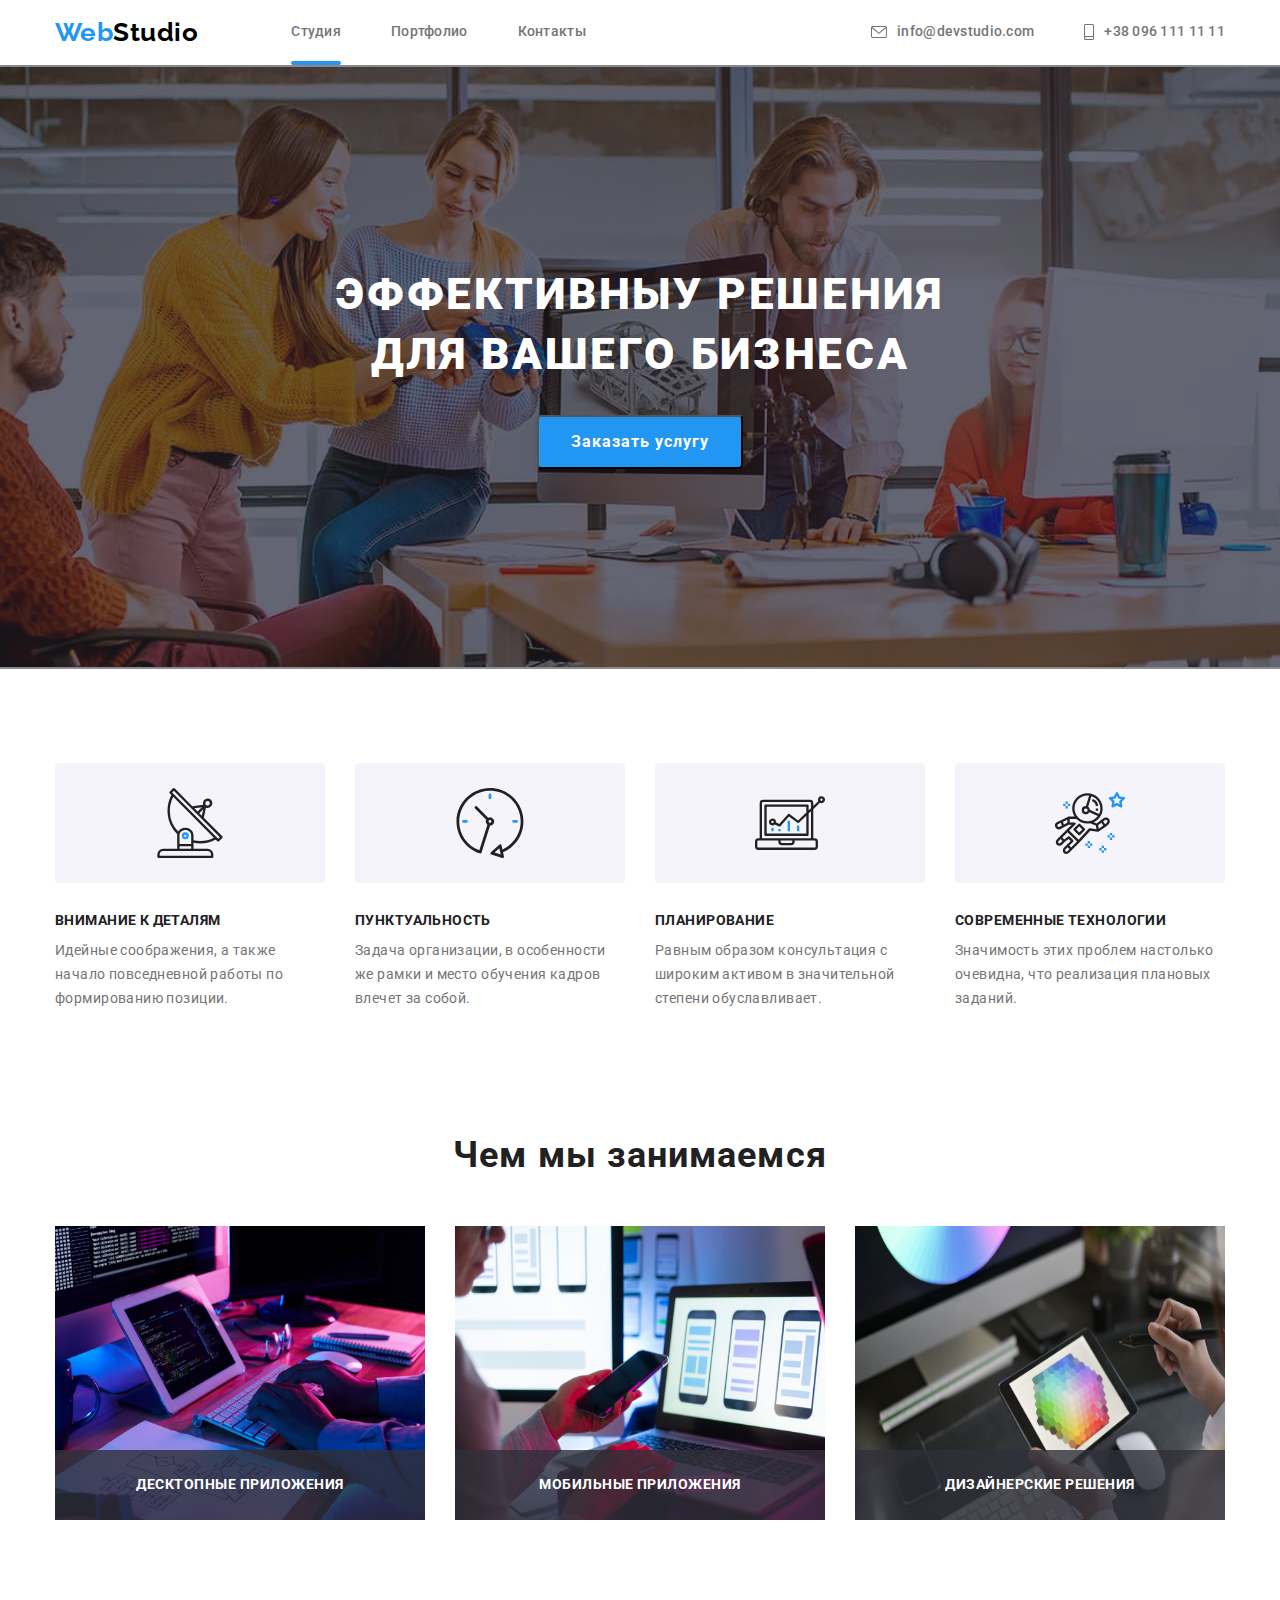
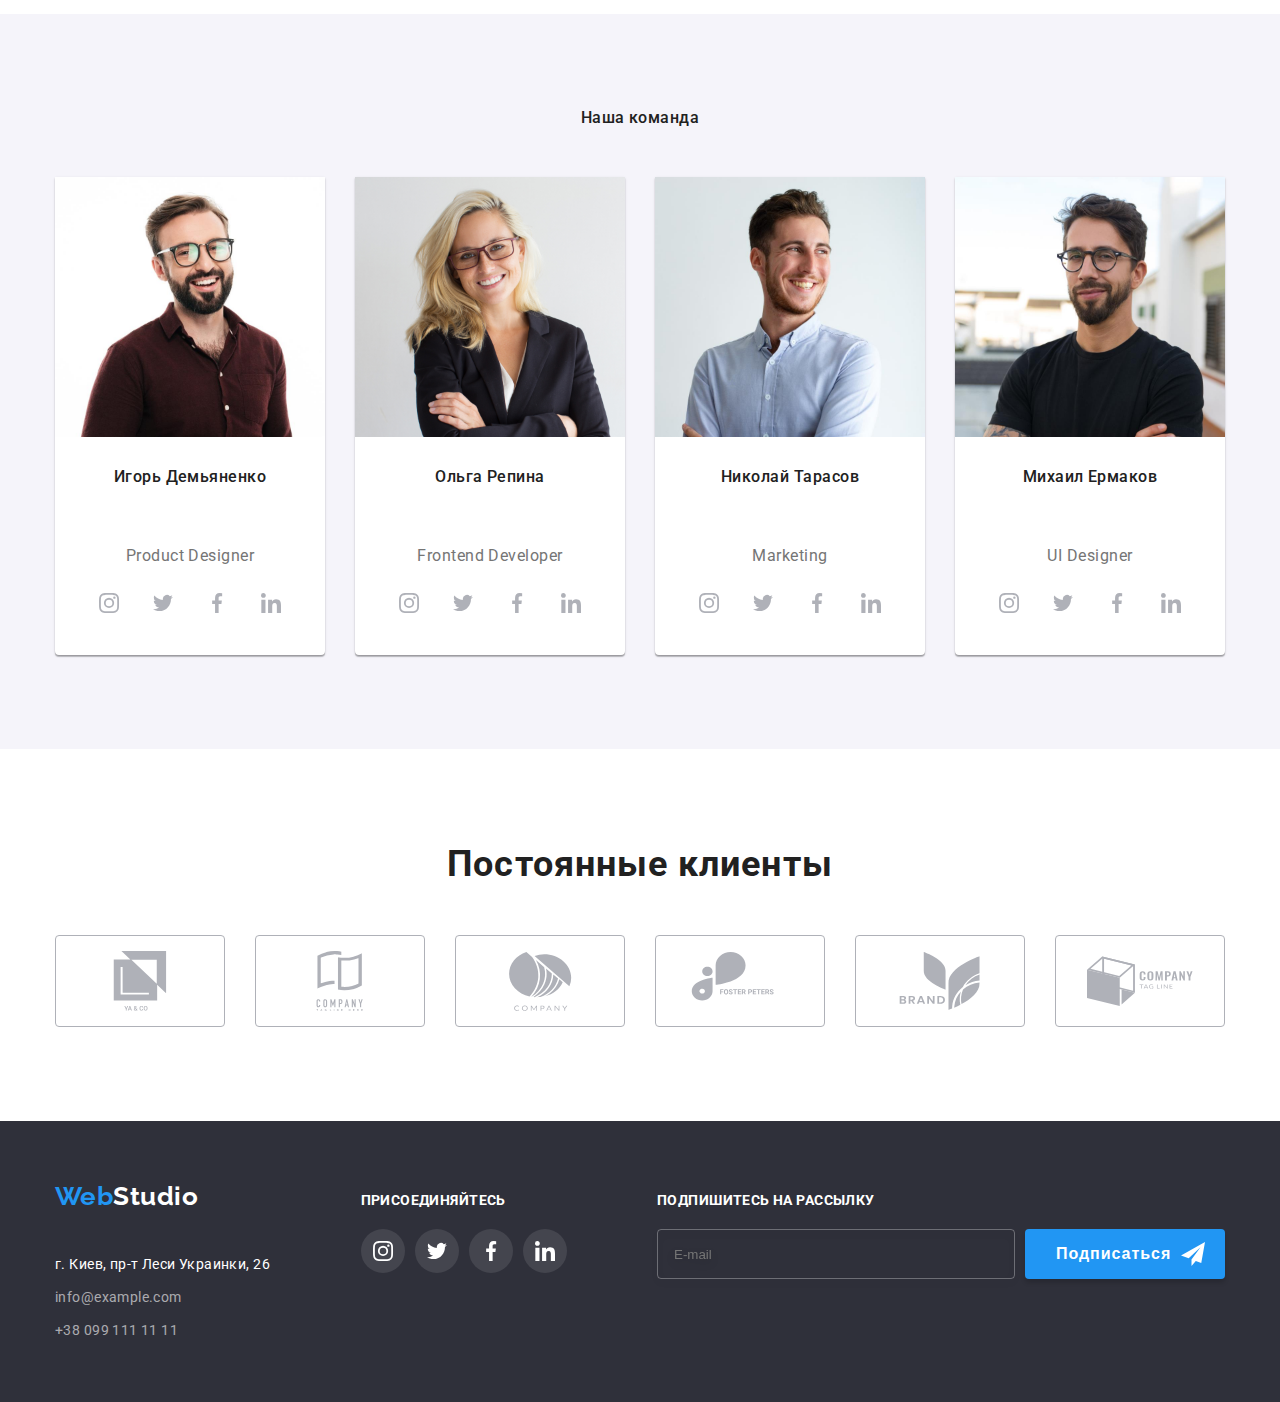
==== commit 30139968: "БЭМ index.html" ====
--- a/index.html
+++ b/index.html
@@ -442,32 +442,32 @@
             </address>
           </div>
                   
-          <div class="footer-social">
-            <h3 class="footer-social-title">присоединяйтесь</h3>
+          <div class="footer__social">
+            <h3 class="footer__title">присоединяйтесь</h3>
             <ul class="footer__list">
-              <li class="">
-                <a href="./portfolio.html" class="social-link-footer">
-                  <svg class="icon-team" widht="20px" height="20px">
+              <li class="footer__item">
+                <a class="footer__link icon" href="#" >
+                  <svg  widht="20px" height="20px">
                     <use href="./image/symbol-defs-hover.svg#icon-instagram"></use>
                   </svg>
                 </a>
               </li>
-              <li class="">
-                <a href="./portfolio.html" class="social-link-footer">
+              <li class="ooter__item">
+                <a class="footer__link icon" href="#" >
                   <svg widht="20px" height="20px">
                     <use href="./image/symbol-defs-hover.svg#icon-twitter"></use>
                   </svg>
                 </a>
               </li>
-              <li class="">
-                <a href="./portfolio.html" class="social-link-footer">
+              <li class="footer__item">
+                <a class="footer__link icon" href="#" >
                   <svg widht="20px" height="20px">
                     <use href="./image/symbol-defs-hover.svg#icon-facebook"></use>
                   </svg>
                 </a>
               </li>
-              <li class="">
-                <a href="./portfolio.html" class="social-link-footer">
+              <li class="footer__item">
+                <a  class="footer__link icon" href="#">
                   <svg widht="20px" height="20px">
                     <use href="./image/symbol-defs-hover.svg#icon-linkedin"></use>
                   </svg>
@@ -475,12 +475,12 @@
               </li>
             </ul>
           </div>
-           <div class="online-form">
-              <h2 class="online__title">Подпишитесь на рассылку</h2>
-              <div class="send">
-                <label for="mail" class="online-label"></label>
-                <input type="mailto" name="mail" id="mail-f" class="online-input" placeholder="E-mail"/>
-                <button class="online-bt">Подписаться  <svg class="icon-send" width="24px" height="24px">
+           <div class="footer__online">
+              <h2 class="footer__title">Подпишитесь на рассылку</h2>
+              <div class="footer__send">
+                <label for="mail" class="footer__label"></label>
+                <input type="mailto" name="mail" id="mail-f" class="footer__input" placeholder="E-mail"/>
+                <button class="footer__bt">Подписаться  <svg class="footer__icon" width="24px" height="24px">
                   <use href='./image/symbol-defs-hover.svg#icon-send'></use>
                 </svg></button>
               </div>
--- a/css/styles.css
+++ b/css/styles.css
@@ -176,7 +176,8 @@
   transition-timing-function: cubic-bezier(0.4, 0, 0.2, 1);
 }
 
-.studio::after  {
+.studio::after,
+.portfol::after  {
   content: '';
   position: absolute;
   width: 100%;
@@ -498,10 +499,7 @@
   display: flex;
   flex-wrap: nowrap;
   justify-content: space-between;
-  padding-left: 15px;
-  padding-right: 15px;
   margin-top: 50px;
-  /* outline: 2px solid wheat; */
 }
 
 .klient__cart {
@@ -536,6 +534,7 @@
 .klient__link:hover .klient__cart{
 border-color: var(--accent-text-color);
 }
+
 /*----------------------- footer ----------------------- */
 
 .footer {
@@ -568,39 +567,36 @@
   color: #ffffff;
 }
 
-.footer__link .map {
-  margin-top: 20px;
-  padding: 0px;
-}
-/
 .logo-footer {
   display: inline-block;
   padding-left: 0px;
   margin: 0px;
   margin-bottom: 20px;
 }
+.footer__link {
+  font-size: 14px;
+  line-height: 1.71;
+  font-style: normal;
+}
+
 .footer__link.map {
   color: #ffffff;
-  font-size: 14px;
-  line-height: 1.71;
   letter-spacing: 0.03em;
   text-decoration: none;
-  font-style: normal;
   display: inline-block;
-  /* padding-top: 10px; */
-}
+  margin-top: 20px;
+  padding: 0px;
+}
+
 .footer__link.contact{
   color: rgba(255, 255, 255, 0.6);
-  font-size: 14px;
-  line-height: 1.71;
   letter-spacing: 0.03em;
   text-decoration: none;
-  font-style: normal;
   display: inline-block;
   padding-top: 9px;
 }
 
-.footer-social-title {
+.footer__title {
   font-weight: 700;
   font-size: 14px;
   line-height: 1.14;
@@ -610,7 +606,7 @@
   margin-bottom: 20px;
 }
 
-.social-link-footer {
+.footer__link.icon {
   width: 44px;
   height: 44px;
   border-radius: 50%;
@@ -624,22 +620,15 @@
   transition-timing-function: cubic-bezier(0.4, 0, 0.2, 1);
 }
 
-.social-link-footer:hover,
-.social-link-footer:focus {
+.footer__link.icon:hover,
+.footer__link.icon:focus {
   background-color: var(--accent-text-color);
 }
-
-.online__title {
-  font-weight: 700;
-  font-size: 14px;
-  line-height: 16px1.14;
-  letter-spacing: 0.03em;
-  text-transform: uppercase;
-  color: #ffffff;
-}
-
-.online-input {
-  margin-top: 20px;
+/* 
+.footer__online{
+  display: flex;
+} */
+.footer__input {
   width: 358px;
   height: 50px;
   background-color: transparent;
@@ -650,7 +639,7 @@
   padding-left: 16px;
 }
 
-.online-bt {
+.footer__bt {
   width: 200px;
   height: 50px;
   font-weight: 700;
@@ -669,12 +658,12 @@
   margin-left: 10px;
 }
 
-.send {
+.footer__send {
   display: flex;
   align-items: flex-end;
 }
 
-.icon-send {
+.footer__icon {
   margin-left: 10px;
   fill: #ffffff;
 }
@@ -688,13 +677,14 @@
 
 /* ----Portfolio button----- */
 
-.portfolio {
+/* .portfolio {
   padding: 94px 0px;
-}
+} */
 .portfolio .container {
   max-width: 1200px;
   margin: auto;
   padding: 0px 15px;
+  padding-bottom: 94px;
 }
 
 .filter-button {
@@ -731,6 +721,7 @@
   justify-content: center;
   gap: 8px;
   margin-bottom: 50px;
+  padding-top: 94px;
 }
 
 /* ========== Portfolio work ==========*/
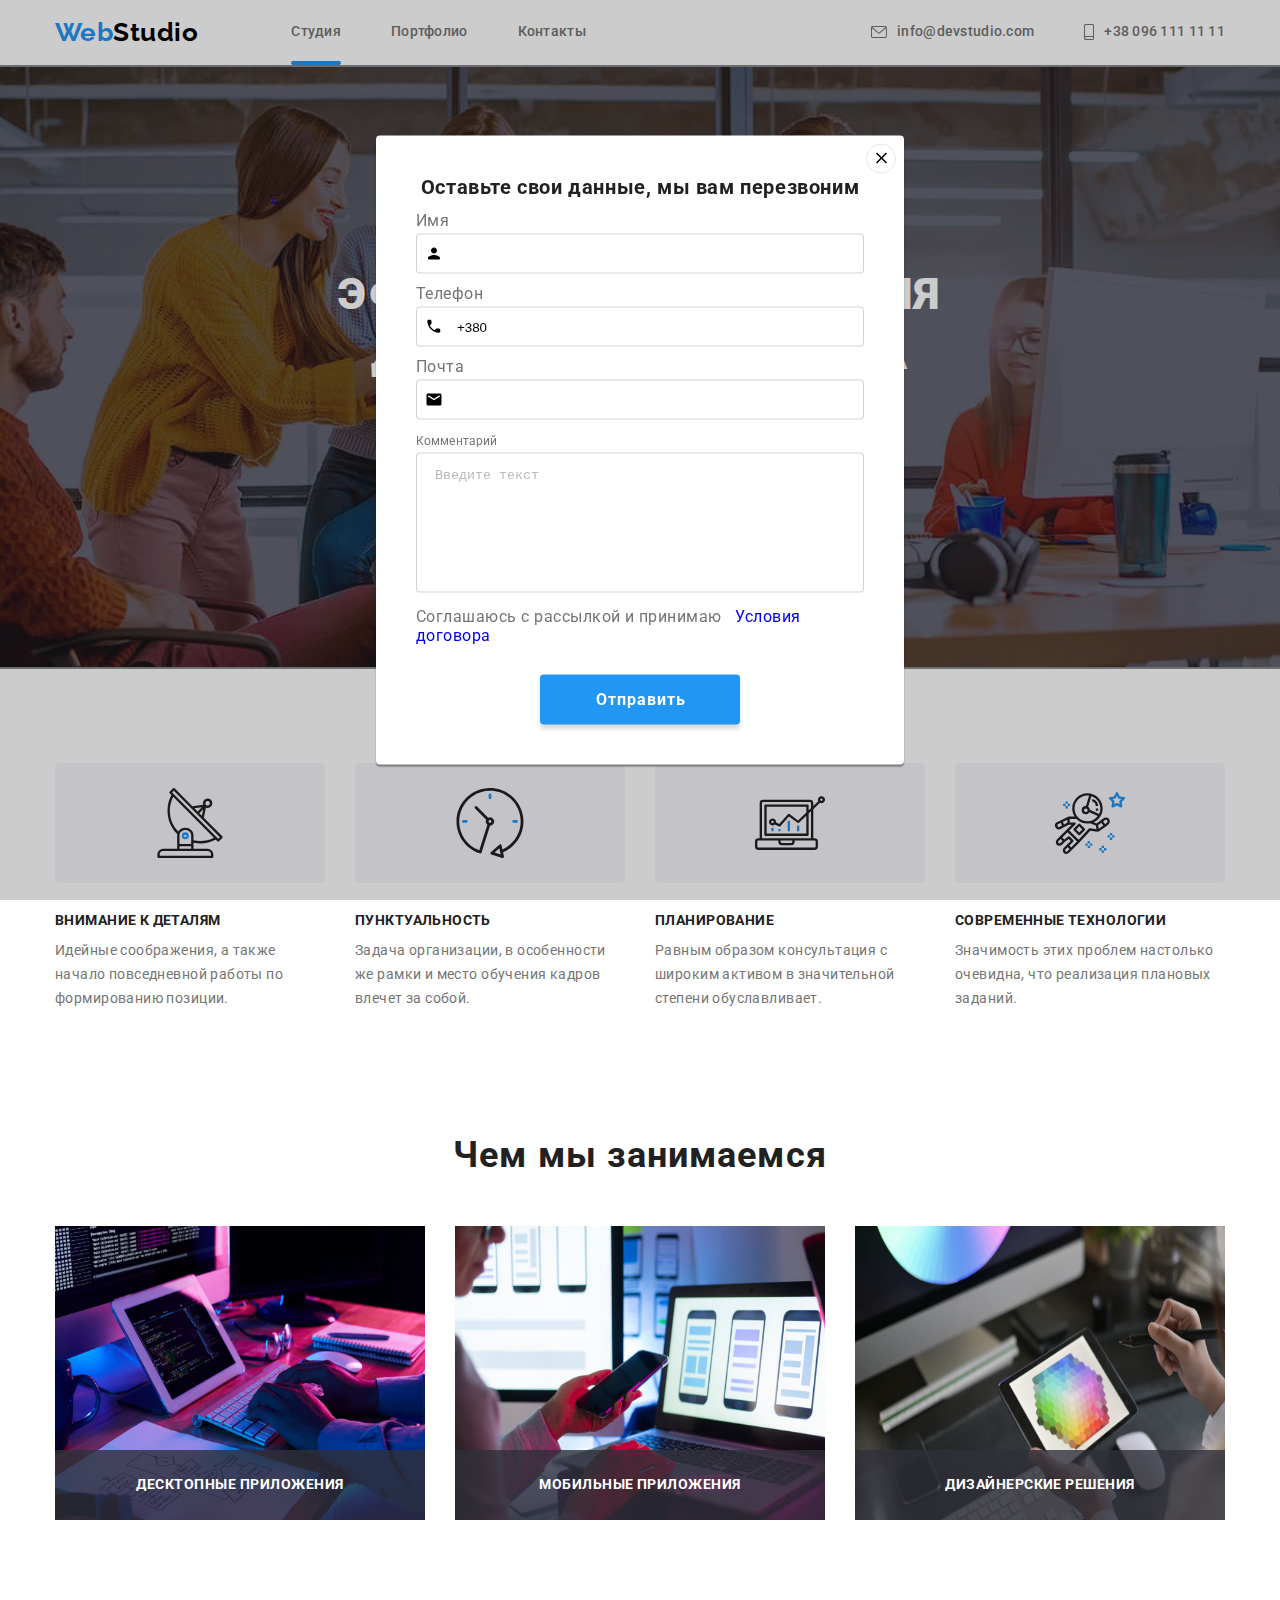
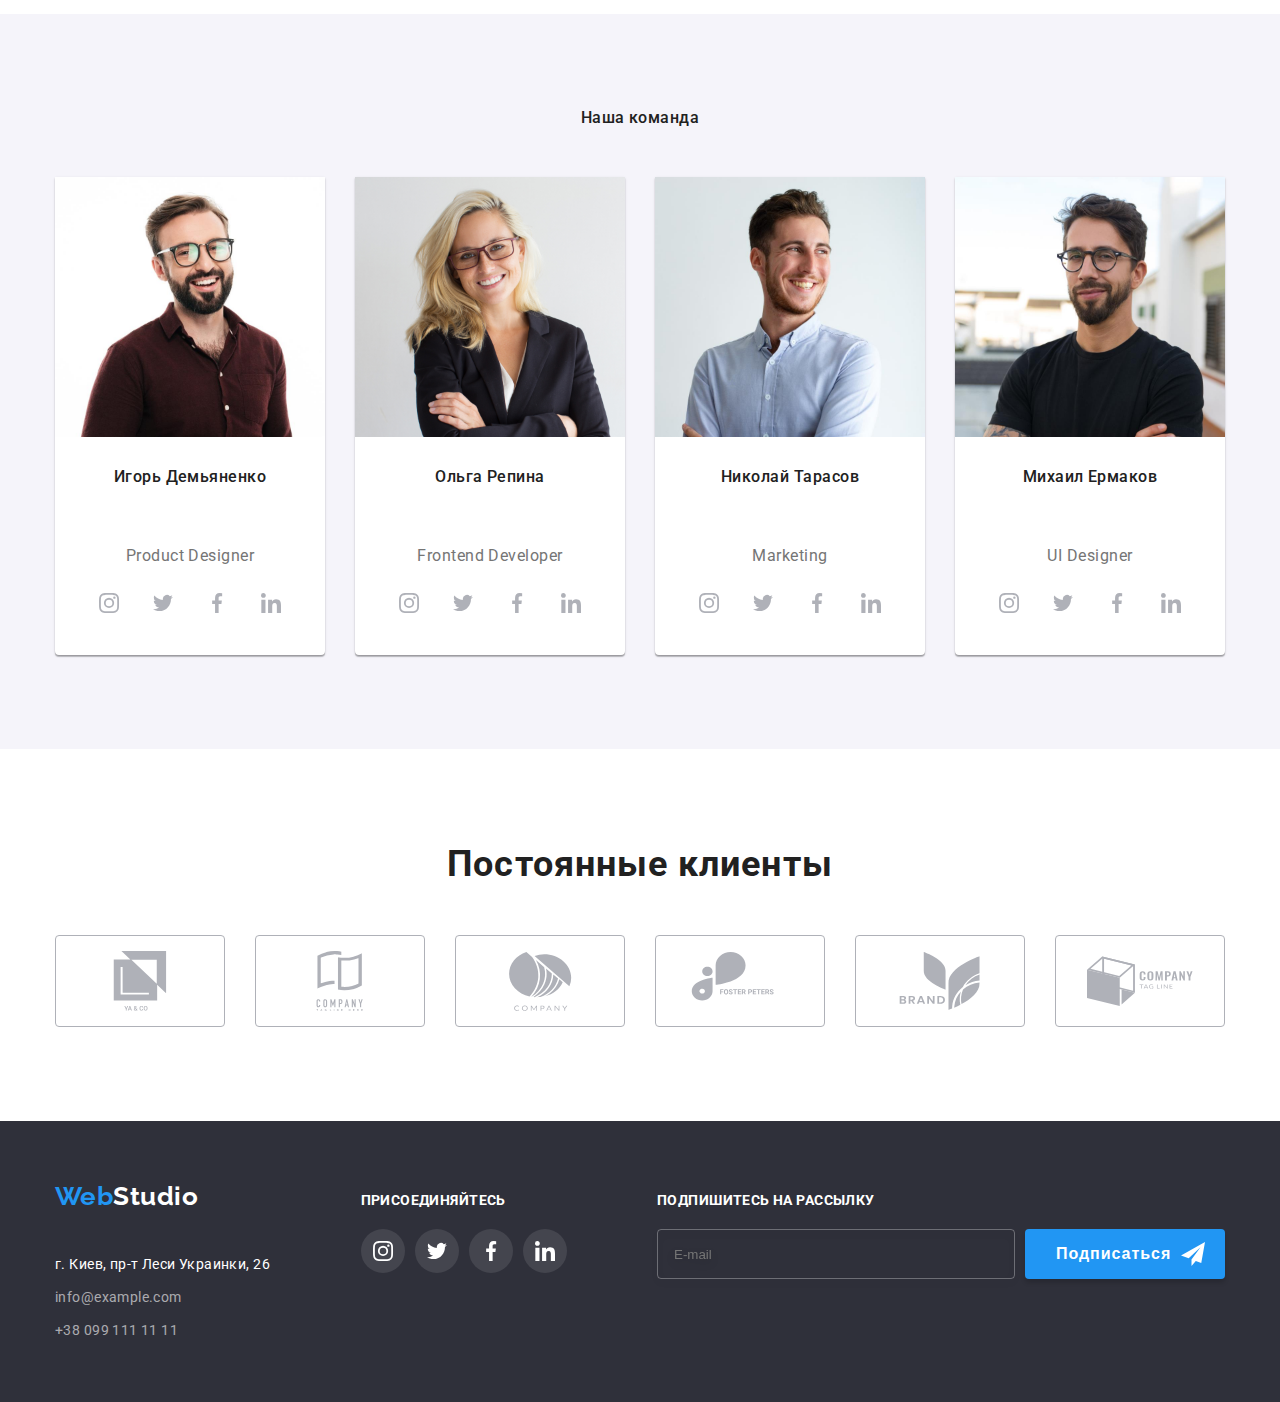
==== commit aaf08c3d: "sass почти)" ====
--- a/index.html
+++ b/index.html
@@ -22,7 +22,7 @@
       crossorigin="anonymous"
       referrerpolicy="no-referrer"
     />
-    <link rel="stylesheet" href="./css/styles.css" />
+    <link rel="stylesheet" href="./css/main.min.css">
   </head>
 
   <body class="page">
@@ -30,7 +30,7 @@
     <header class="header">
       <div class="container">
         <nav class="header__nav">
-          <a href="/" class="logo"> <span class="logo-blu">Web</span>Studio</a>
+          <a href="/" class="logo"> <span class="logo__blu">Web</span>Studio</a>
           <ul class="header__list ">
             <li class="header__item"><a class="header__link studio" href="./index.html">Студия</a></li>
             <li class="header__item"><a class="header__link" href="./portfolio.html">Портфолио</a></li>
@@ -66,7 +66,7 @@
 
       <section class="hero">
         <div class="container">
-          <h1 class="hero__title">ЭФФЕКТИВНЫУ РЕШЕНИЯ ДЛЯ ВАШЕГО БИЗНЕСА</h1>
+          <h1 class="hero__title">ЭФФЕКТИВНЫE РЕШЕНИЯ ДЛЯ ВАШЕГО БИЗНЕСА</h1>
           <button type="button" class="hero__button" data-modal-open>Заказать услугу</button>
         </div>
       </section>
@@ -424,8 +424,8 @@
       <section class="footer">
         <div class="container">
           <div>
-            <a href="#" class="logo logo-footer">
-              <span class="logo-blu">Web</span><span class="logo-white">Studio</span></a>
+            <a href="#" class="logo logo__footer">
+              <span class="logo__blu">Web</span><span class="logo__white">Studio</span></a>
             <address>
               <div class="footer__adress">
                 <ul class="footer_list">
@@ -489,63 +489,64 @@
       </section>
     </footer>
 
-    <!-- ====================== Model ==================== -->
-
-    <div class="backdrop is-hidden" data-modal>
-      <div class="model">
-        <button class="model-button" type="button" data-modal-close>
+    <!-- ====================== modal ==================== -->
+
+    <div class="backdrop s-hidden" data-modal>
+      <div class="modal">
+        <button class="modal__button" type="button" data-modal-close>
           <svg class="close" width="18px" height="18px">
             <use href="./image/symbol-defs-hover.svg#icon-close-black"></use>
           </svg>
         </button>
-        <p class="model-titl">Оставьте свои данные, мы вам перезвоним</p>
-        <form action="" class="model-form">
-          <div class="model-field">
-            <label for="name" class="model-label"> <span>Имя</span></label>
-            <div class="imput-wrap">
-              <input type="text" name="name" id="name" class="model-input" required />
-              <svg width="18px" height="18px" class="model-icon">
+        <p class="modal__titl">Оставьте свои данные, мы вам перезвоним</p>
+        <form action="">
+          <div class="modal__field">
+            <label for="name" class="modal__label"> <span>Имя</span></label>
+            <div class="modal__wrap">
+              <input type="text" name="name" id="name" class="modal__input" required />
+              <svg width="18px" height="18px" class="modal__icon">
                 <use href="./image/symbol-defs-hover.svg#icon-person"></use>
               </svg>
             </div>
           </div>
-          <div class="model-field">
-            <label for="tel" class="model-label"><span>Телефон</span></label>
-            <div class="imput-wrap">
-              <input type="tel" name="tel" id="tel" class="model-input" value="+380" />
-              <svg width="18px" height="18px" class="model-icon">
+          <div class="modal__field">
+            <label for="tel" class="modal__label"><span>Телефон</span></label>
+            <div class="modal__wrap">
+              <input type="tel" name="tel" id="tel" class="modal__input" value="+380" />
+              <svg width="18px" height="18px" class="modal__icon">
                 <use href="./image/symbol-defs-hover.svg#icon-phone"></use>
               </svg>
             </div>
           </div>
-          <div class="model-field">
-            <label for="mail" class="model-label"><span>Почта</span></label>
-            <div class="imput-wrap">
-              <input type="email" name="mail" id="mail" class="model-input" />
-              <svg width="18px" height="18px" class="model-icon">
+          <div class="modal__field">
+            <label for="mail" class="modal__label"><span>Почта</span></label>
+            <div class="modal__wrap">
+              <input type="email" name="mail" id="mail" class="modal__input" />
+              <svg width="18px" height="18px" class="modal__icon">
                 <use href="./image/symbol-defs-hover.svg#icon-email-black"></use>
               </svg>
             </div>
           </div>
-          <div class="model-field">
-            <label for="koment" class="model-koment"><span>Комментарий</span></label>
+          <div class="modal__field">
+            <label for="koment" class="modal__koment"><span>Комментарий</span></label>
             <textarea
               name="koment"
               id="koment"
               placeholder="Введите текст"
-              class="model-koment-text"
+              class="modal__koment-text"
             ></textarea>
           </div>
-          <div class="model-field">
+          <div class="modal__field">
             <input type="checkbox" 
-            class="input-check visually-hidden" 
+            class="input__check visually-hidden" 
             name="privasy" 
             value="try" 
           id="privasy">
-            <label for="privasy" class="check-text">Соглашаюсь с рассылкой и принимаю  &nbsp <a href="#">Условия договора</a></label>
-          </div>
-
-          <butto type="submit" class="model-bt">Отправить</button>
+            <label for="privasy" class="check__text">Соглашаюсь с рассылкой и принимаю  &nbsp 
+              <a href="#">Условия договора</a></label>
+          </div>
+
+          <butto type="submit" class="modal__bt">Отправить</button>
         
         </form>
 
--- a/css/main.min.css
+++ b/css/main.min.css
@@ -0,0 +1 @@
+*,*::before,*::after{box-sizing:border-box;margin:0px}img{display:block}:root{--primary-text-color: #757575;--title-text-color: #212121;--accent-text-color: #2196f3;--box-sizing: 1200px}.page{background:#fff;color:var(--primary-text-color);font-family:roboto,sans-serif;letter-spacing:.03em}ul{list-style:none;padding:0px;margin:0px}h1,h2,h3,h4,h5,h6,p,ul,ol{box-sizing:border-box}a{text-decoration:none}.visually-hidden{position:absolute;width:1px;height:1px;margin:-1px;border:0;padding:0;white-space:nowrap;clip-path:inset(100%);clip:rect(0 0 0 0);overflow:hidden}.is-hidden{visibility:hidden;opacity:0;pointer-events:none}.container{width:var(--box-sizing);margin-left:auto;margin-right:auto;padding-left:15px;padding-right:15px}.logo{font-family:"Raleway";color:#000;font-size:26px;line-height:1.2;font-weight:700;text-decoration:none;margin-right:93px}.logo__blu{color:var(--accent-text-color)}.logo__white{color:#fff}.logo__footer{display:inline-block;padding-left:0px;margin:0px;margin-bottom:20px}.header .container{box-sizing:border-box;width:var(--box-sizing);display:flex;align-items:center;margin:auto}.header__nav{display:flex;align-items:center;margin-left:0px}.header__list{display:flex;flex-direction:row;gap:50px;margin-left:auto;align-items:center}.header__item{color:var(--title-text-color);font-size:14px;letter-spacing:.02em;font-weight:500;font-size:14px;line-height:1.14;transition-property:color;transition-duration:250ms;transition-timing-function:cubic-bezier(0.4, 0, 0.2, 1);padding-top:24px;padding-bottom:25px;position:relative}.header__link{color:var(--primary-text-color);font-weight:500;font-size:14px;line-height:1.14;letter-spacing:.02em;text-decoration:none;margin:0;display:flex;align-items:center;justify-content:space-between;transition-property:color;transition-duration:250ms;transition-timing-function:cubic-bezier(0.4, 0, 0.2, 1)}.header__icon{display:block;padding:0;border:0;margin-right:10px;fill:var(--primary-text-color);transition-property:fill;transition-duration:250ms;transition-timing-function:cubic-bezier(0.4, 0, 0.2, 1)}.header .studio::after,.header .portfolio::after{content:"";position:absolute;width:100%;height:4px;background:#2196f3;border-radius:2px;bottom:0;left:0%}.header__link:hover .header__icon,.header__link:focus .header__icon{fill:var(--accent-text-color)}.header__link:hover,.header__link:focus{color:var(--accent-text-color)}.header .portfolio-page{border-bottom-width:1px;border-bottom-style:solid;border-bottom-color:#ececec}.hero{padding-top:200px;padding-bottom:200px;background-color:#c4c4c4;background-image:linear-gradient(rgba(47, 48, 58, 0.4), rgba(47, 48, 58, 0.4)),url(../image/hero.jpeg);max-width:1600px;background-position:50% 50%;background-repeat:no-repeat;margin:auto}.hero .container{width:1200px;margin:auto}.hero__title,.hero__button{color:#fff}.hero__title{width:696px;font-weight:900;font-size:44px;line-height:1.36;text-align:center;letter-spacing:.06em;margin:auto;padding-bottom:30px}.hero__button{background-color:#2196f3;font-family:inherit;box-shadow:0px 4px 4px rgba(0,0,0,.15);border-radius:4px;font-weight:700;font-size:16px;line-height:1.88;display:flex;text-align:center;letter-spacing:.06em;cursor:pointer;margin:auto;padding:10px 32px}.accent{padding-top:94px;padding-bottom:94px}.accent .container{width:var(--box-sizing);margin:auto;padding-left:15px;padding-right:15px}.accent__card{display:flex;justify-content:space-between}.accent__text{width:270px;height:101px}.accent__box{width:270px;height:120px;background:#f5f4fa;border-radius:4px;display:flex;justify-content:center;align-items:center}.accent__title{color:var(--title-text-color);font-weight:700;font-size:14px;line-height:1.14;letter-spacing:.03em;text-transform:uppercase;padding-bottom:10px;padding-top:30px}.accent__text{font-size:14px;line-height:1.71;letter-spacing:.03em;box-sizing:border-box;width:270px}.about{padding-bottom:94px}.about .container{width:var(--box-sizing);margin:auto;padding-left:15px;padding-right:15px}.about__title{color:var(--title-text-color);font-weight:700;font-size:36px;line-height:1.17;text-align:center;letter-spacing:.03em;justify-content:center;margin-bottom:50px}.about__list{padding:0px;box-sizing:border-box;display:flex;flex-wrap:wrap;gap:30px;margin-left:auto;margin-right:auto;justify-content:center}.about__item{position:relative}.about__text{position:absolute;font-weight:700;font-size:14px;line-height:1.14;text-align:center;text-transform:uppercase;color:#fff;background:rgba(47,48,58,.8);width:100%;padding:27px;bottom:0}.team{padding-top:94px;background:#f5f4fa;padding-bottom:94px}.team .container{width:var(--box-sizing);margin:auto;padding-left:15px;padding-right:15px}.team__title{color:var(--title-text-color);font-weight:700;font-size:36px;line-height:1.17;text-align:center;letter-spacing:.03em;box-sizing:border-box;margin-bottom:50px}.team__card{width:270px;height:auto;padding-bottom:30px;border-radius:0px 0px 4px 4px;box-shadow:0px 1px 3px rgba(0,0,0,.12),0px 1px 1px rgba(0,0,0,.14),0px 2px 1px rgba(0,0,0,.2);background-color:#fff;display:flex;flex-direction:column}.team__name{padding-top:30px;display:flex;flex-direction:column;justify-items:center;align-items:center;gap:10px}.team__title{color:var(--title-text-color);font-weight:500;font-size:16px;line-height:1.2;text-align:center;letter-spacing:.03em}.team__text{font-size:16px;line-height:1.2;text-align:center;letter-spacing:.03em;margin-bottom:16px}.team__list{padding:0px;display:flex;flex-wrap:wrap;justify-content:center;gap:30px;padding:0px}.team__cart{width:44px;height:44px;border-radius:50%;padding:0;margin:0;fill:var(--primary-text-color)}.team__item{display:flex;justify-content:center;gap:10px}.team__social{display:flex;justify-content:center;align-items:center;gap:10px}.team__link{width:44px;height:44px;border-radius:50%;fill:#afb1b8;display:flex;justify-content:center;align-items:center;transition-property:background-color,fill;transition-duration:250ms;transition-timing-function:cubic-bezier(0.4, 0, 0.2, 1)}.team__link:hover,.team__link:focus{background-color:var(--accent-text-color);fill:#fff}.klient{padding-top:94px;padding-bottom:94px}.klient .container{width:var(--box-sizing);margin:auto;padding-left:15px;padding-right:15px}.klient__title{color:var(--title-text-color);font-weight:700;font-size:36px;line-height:1.17;text-align:center;letter-spacing:.03em}.klient__compani{display:flex;flex-wrap:nowrap;justify-content:space-between;margin-top:50px}.klient__cart{box-sizing:border-box;width:170px;height:92px;border:1px solid #afb1b8;border-radius:4px;display:flex;justify-content:center;align-items:center;object-fit:fill;transition-property:border-color;transition-duration:250ms;transition-timing-function:cubic-bezier(0.4, 0, 0.2, 1)}.klient__icon{width:106px;height:60px;fill:#afb1b8;transition-property:fill;transition-duration:250ms;transition-timing-function:cubic-bezier(0.4, 0, 0.2, 1)}.klient__link:hover .klient__icon{fill:var(--accent-text-color)}.klient__link:focus .klient__icon{fill:var(--accent-text-color)}.klient__link:hover .klient__cart{border-color:var(--accent-text-color)}.footer{padding-top:60px;padding-bottom:60px;background-color:#2f303a}.footer .container{width:var(--box-sizing);margin:auto;width:var(--box-sizing);margin:auto;padding-left:15px;padding-right:15px;display:flex;justify-content:space-between;align-items:baseline;gap:70px}.footer__list{display:flex;justify-content:start;gap:10px}.footer__link{font-size:14px;line-height:1.71;font-style:normal}.footer__link.map{color:#fff;letter-spacing:.03em;text-decoration:none;display:inline-block;margin-top:20px;padding:0px}.footer__link.contact{color:rgba(255,255,255,.6);letter-spacing:.03em;text-decoration:none;display:inline-block;padding-top:9px}.footer__title{font-weight:700;font-size:14px;line-height:1.14;letter-spacing:.03em;text-transform:uppercase;color:#fff;margin-bottom:20px}.footer__link.icon{width:44px;height:44px;border-radius:50%;display:flex;justify-content:center;align-items:center;background:rgba(255,255,255,.1);fill:#fff;transition-property:background-color;transition-duration:250ms;transition-timing-function:cubic-bezier(0.4, 0, 0.2, 1)}.footer__input{width:358px;height:50px;background-color:rgba(0,0,0,0);border:1px solid rgba(255,255,255,.3);filter:drop-shadow(0px 4px 4px rgba(0, 0, 0, 0.15));border-radius:4px;color:#fff;padding-left:16px}.footer__bt{width:200px;height:50px;font-weight:700;font-size:16px;line-height:1.88;display:flex;align-items:center;text-align:center;letter-spacing:.06em;background-color:var(--accent-text-color);color:#fff;box-shadow:0px 4px 4px rgba(0,0,0,.15);border-radius:4px;border-color:rgba(0,0,0,0);padding-left:29px;margin-left:10px}.footer__link.icon:hover,.footer__link.icon:focus{background-color:var(--accent-text-color)}.footer__send{display:flex;align-items:flex-end}.footer__icon{margin-left:10px;fill:#fff}.portfolio .container{max-width:1200px;margin:auto;padding:0px 15px;padding-bottom:94px}.portfolio__button{background:#f5f4fa;border-radius:4px;font-family:inherit;font-weight:500;font-size:16px;line-height:1.62;letter-spacing:.03em;cursor:pointer;border:0;padding-top:6px;padding-bottom:6px;padding-left:22px;padding-right:22px;transition-property:background-color,color;transition-duration:250ms;transition-timing-function:cubic-bezier(0.4, 0, 0.2, 1)}.portfolio__button:hover,.portfolio__button:focus{background-color:var(--accent-text-color);color:#fff;box-shadow:0px 1px 1px rgba(0,0,0,.12),0px 4px 4px rgba(0,0,0,.06),1px 4px 6px rgba(0,0,0,.16)}.portfolio__list{padding:0px;display:flex;flex-wrap:wrap;justify-content:center;gap:8px;margin-bottom:50px;padding-top:94px}.job{justify-content:center}.job__list{display:flex;flex-wrap:wrap;gap:30px;padding:0px;justify-content:center}.job_card{display:flex;flex-direction:column;transition-property:box-shadow;transition-duration:250ms;transition-timing-function:cubic-bezier(0.4, 0, 0.2, 1)}.job:hover,.job:focus{box-shadow:0px 1px 1px rgba(0,0,0,.12),0px 4px 4px rgba(0,0,0,.06),1px 4px 6px rgba(0,0,0,.16)}.job__name{padding:20px 24px;display:flex;flex-direction:column;gap:10px;border:1px solid #ececec}.job__title{color:var(--title-text-color);font-weight:700;font-size:18px;line-height:2;letter-spacing:.06em}.job__text{font-size:16px;line-height:1.88;letter-spacing:.03em}.job__img{display:block;position:relative;overflow:hidden}.job__popup{content:"";position:absolute;background:rgba(33,150,243,.9);font-weight:400;font-size:18px;line-height:1.56;letter-spacing:.03em;padding:63px 24px;color:#fff;transform:translateY(0%);transition-property:transform;transition-duration:450ms;transition-timing-function:cubic-bezier(0.4, 0, 0.2, 1)}.job__card:hover .job__popup{transform:translateY(-100%)}.backdrop{width:100%;height:100%;background:rgba(0,0,0,.2);position:fixed;top:0;transition-property:cubic-bezier,visibility,pointer-events,opacity;transition-duration:450ms;transition-timing-function:cubic-bezier(0.4, 0, 0.2, 1)}.backdrop.is-hidden .modal{transform:translate(-50%, -50%) scale(0.1)}.modal{position:absolute;width:528px;min-height:581px;background:#fff;box-shadow:0px 1px 3px rgba(0,0,0,.12),0px 1px 1px rgba(0,0,0,.14),0px 2px 1px rgba(0,0,0,.2);border-radius:4px;top:50%;left:50%;transform:translate(-50%, -50%) scale(1);transition:400ms linear;padding:40px 40px}.modal__button{position:absolute;width:30px;height:30px;border:1px solid rgba(0,0,0,.1);background:rgba(0,0,0,0);border-radius:50%;right:8px;top:8px;padding:0;display:flex;align-items:center;justify-content:center}.modal__button svg:hover,.modal__button:focus svg{fill:var(--accent-text-color)}.modal__titl{font-weight:700;font-size:20px;line-height:1.15;text-align:center;letter-spacing:.03em;margin-bottom:12px;color:#212121}.modal_label span,.modal__koment span{font-weight:400;font-size:12px;line-height:1.17;letter-spacing:.01em;color:#757575}.modal__koment-text{resize:none;color:#757575;width:100%;height:140px;border:1px solid rgba(33,33,33,.2);border-radius:4px;margin-bottom:10px;margin-top:4px;outline:none}.modal__koment-text::placeholder{color:rgba(117,117,117,.5);padding-left:16px;padding-top:12px;transition-property:border-color;transition-duration:250ms;transition-timing-function:cubic-bezier(0.4, 0, 0.2, 1)}.modal__wrap{position:relative;margin-bottom:10px;margin-top:4px}.modal__icon{position:absolute;left:0;top:50%;transform:translate(50%, -50%);margin:0}.modal__input{width:100%;height:40px;border:1px solid rgba(33,33,33,.2);border-radius:4px;padding-left:40px;outline:none;transition-property:border-color;transition-duration:250ms;transition-timing-function:cubic-bezier(0.4, 0, 0.2, 1)}.modal__input:hover,.modal__koment-text:hover{border-color:var(--accent-text-color)}.modal__input:focus+svg{fill:var(--accent-text-color)}.modal__input:focus,.modal__koment-text:focus{border-color:var(--accent-text-color)}.modal__bt{font-weight:700;font-size:16px;line-height:1.88;display:flex;letter-spacing:.06em;color:#fff;width:200px;height:50px;background:#2196f3;box-shadow:0px 4px 4px rgba(0,0,0,.15);border-radius:4px;padding:10px 56px;margin:auto;margin-top:30px}.modal__check{color:var(--primary-text-color);font-weight:400;font-size:14px;line-height:1.71;letter-spacing:.03em;display:flex;align-items:center;margin-left:13px}.modal__check a{font-weight:400;font-size:14px;line-height:1.71;letter-spacing:.03em;text-decoration-line:underline;color:#2196f3}.modal__check::before{content:"";width:16px;height:15px;border:#000 2px solid;border-radius:2px;margin-right:7px;transition-property:border-color;transition-duration:250ms;transition-timing-function:cubic-bezier(0.4, 0, 0.2, 1)}.modal__input:checked+.modal::before{background-color:var(--accent-text-color);border:rgba(0,0,0,0);background-image:url(../image/check.svg);fill:#fff;background-repeat:no-repeat;background-position:center}.modal__input:focus+.modal__check::before{border-color:#2196f3}/*# sourceMappingURL=main.min.css.map */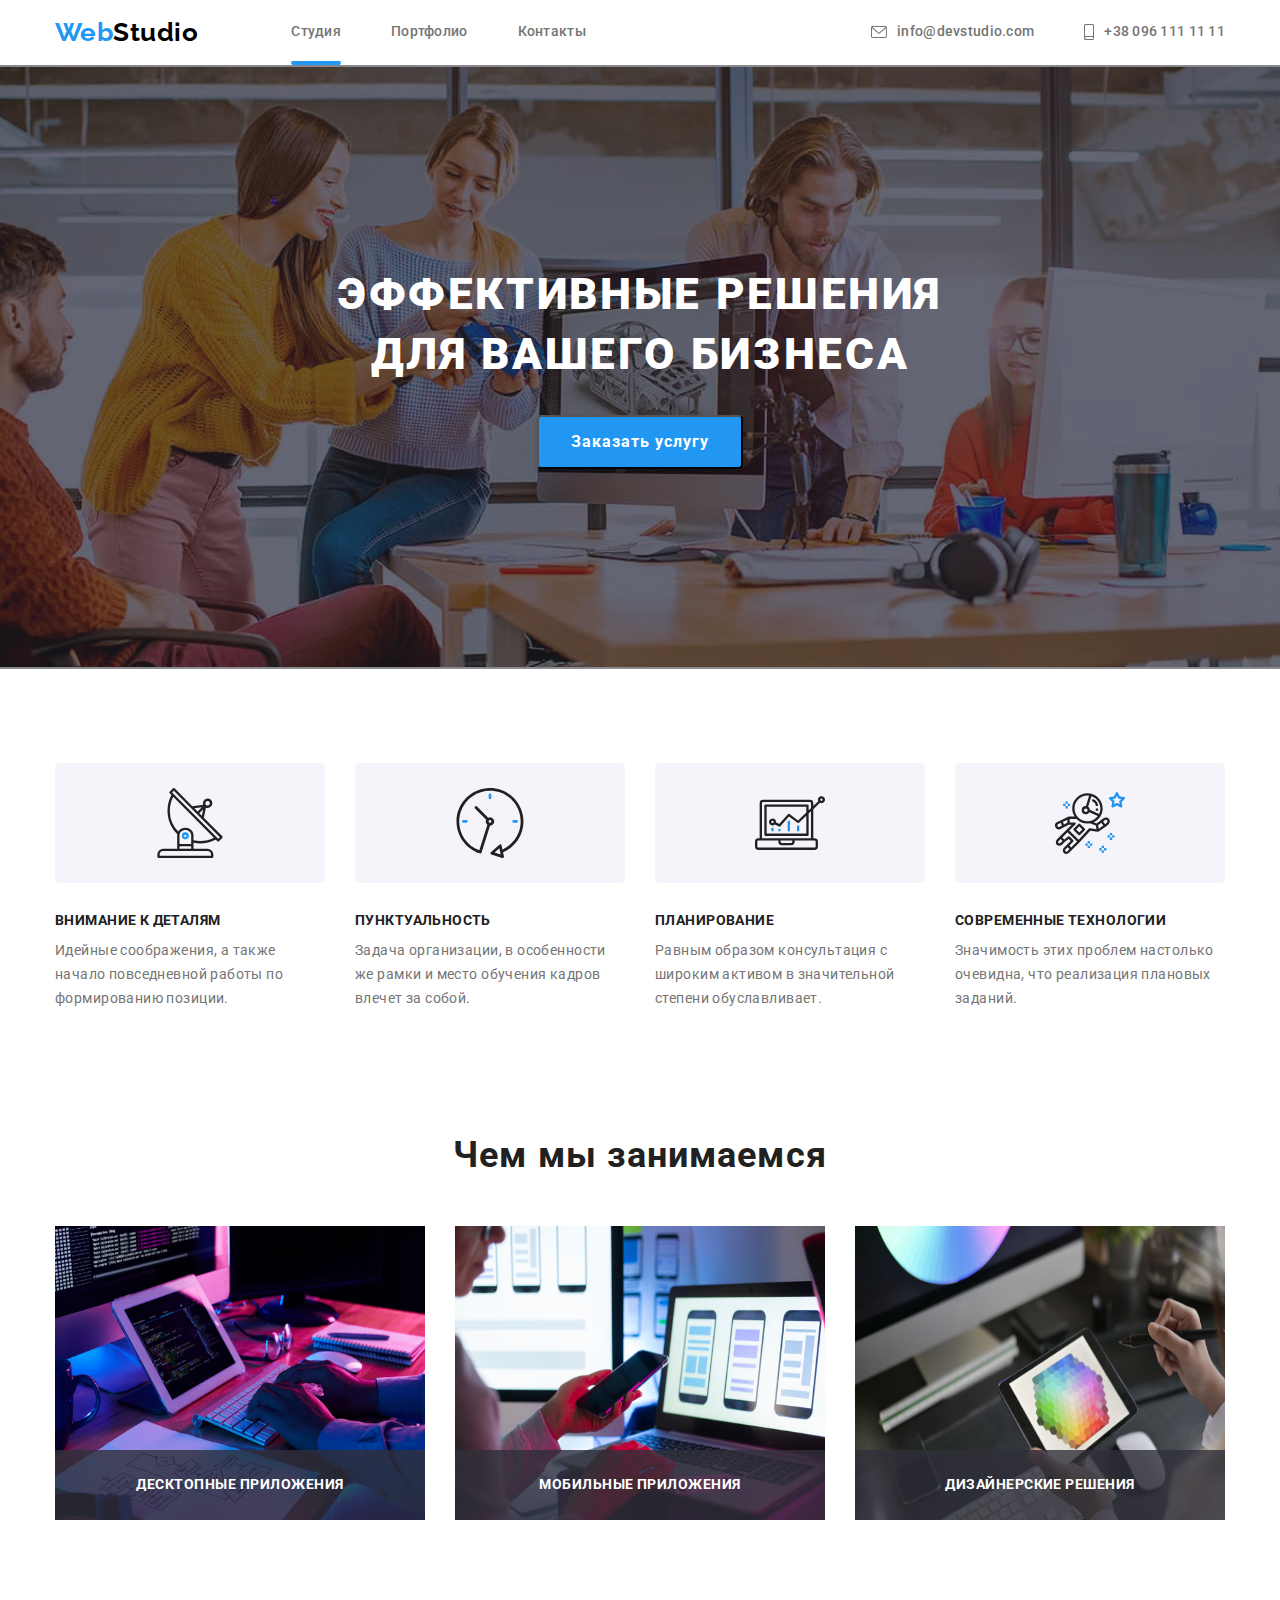
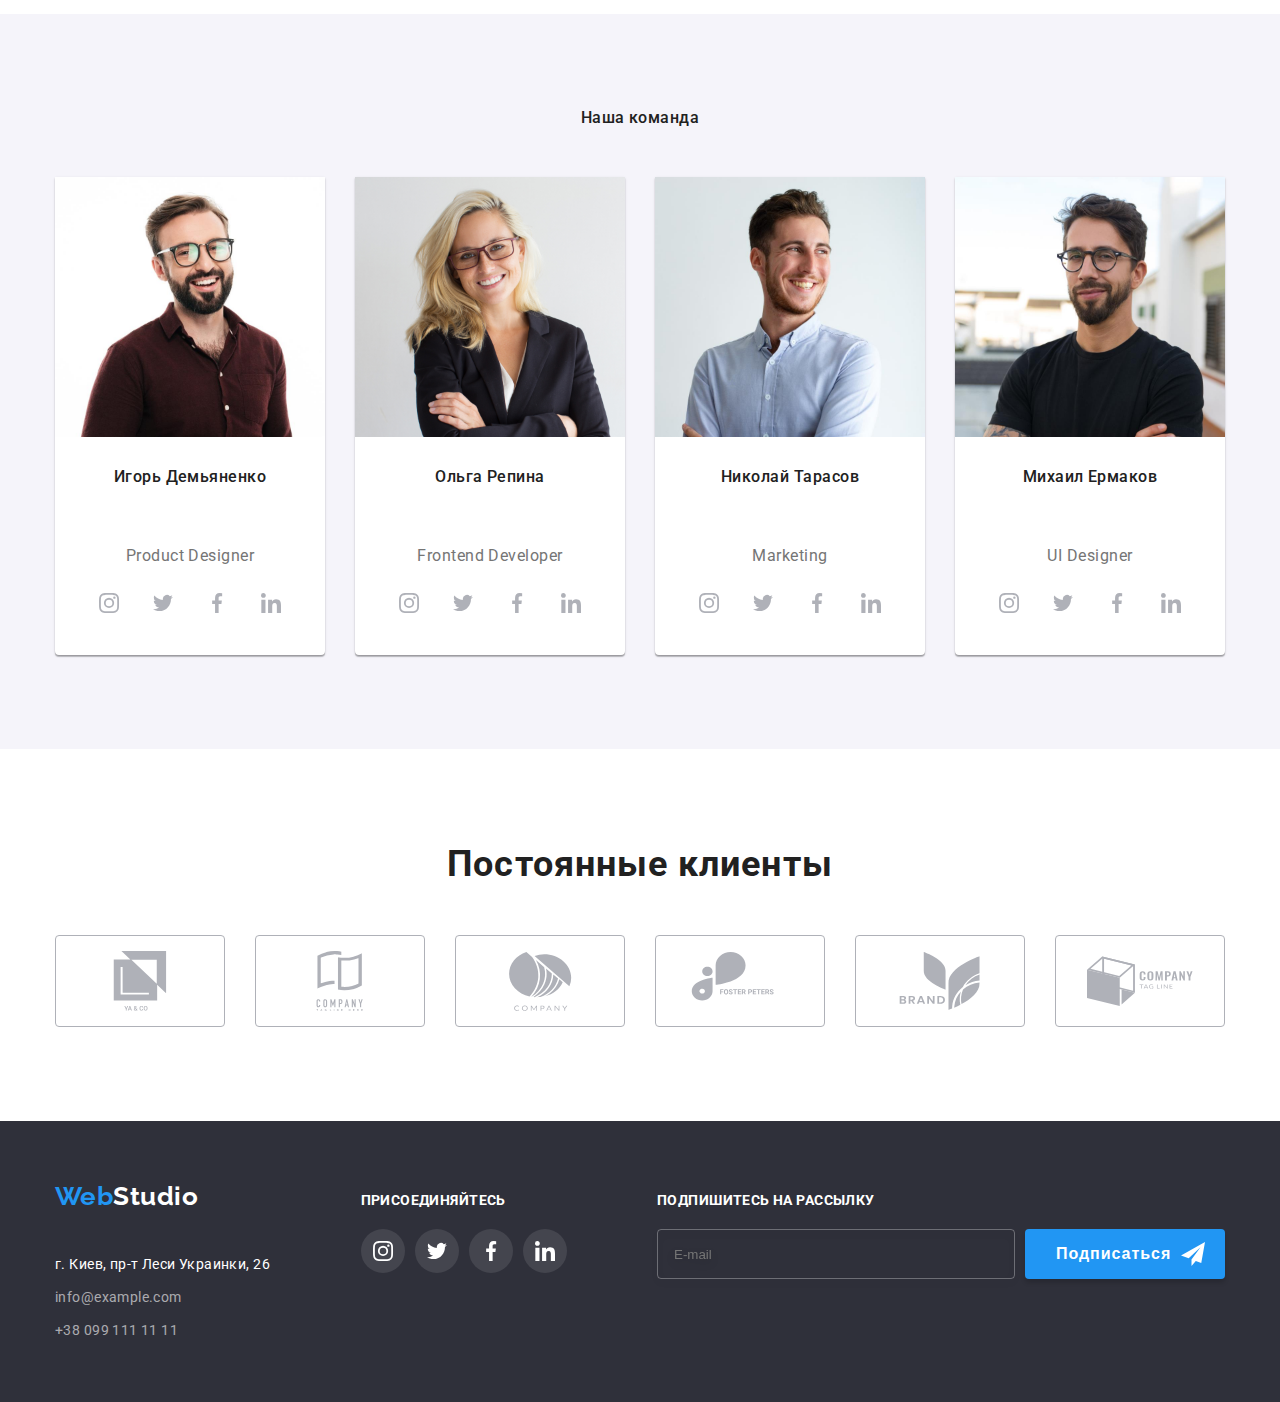
==== commit bbf8d74b: "sass" ====
--- a/index.html
+++ b/index.html
@@ -491,7 +491,7 @@
 
     <!-- ====================== modal ==================== -->
 
-    <div class="backdrop s-hidden" data-modal>
+    <div class="backdrop is-hidden" data-modal>
       <div class="modal">
         <button class="modal__button" type="button" data-modal-close>
           <svg class="close" width="18px" height="18px">
@@ -538,11 +538,11 @@
           </div>
           <div class="modal__field">
             <input type="checkbox" 
-            class="input__check visually-hidden" 
+            class="modal__checkbox visually-hidden" 
             name="privasy" 
             value="try" 
           id="privasy">
-            <label for="privasy" class="check__text">Соглашаюсь с рассылкой и принимаю  &nbsp 
+            <label for="privasy" class="modal__check">Соглашаюсь с рассылкой и принимаю  &nbsp 
               <a href="#">Условия договора</a></label>
           </div>
 
--- a/css/main.min.css
+++ b/css/main.min.css
@@ -1 +1 @@
-*,*::before,*::after{box-sizing:border-box;margin:0px}img{display:block}:root{--primary-text-color: #757575;--title-text-color: #212121;--accent-text-color: #2196f3;--box-sizing: 1200px}.page{background:#fff;color:var(--primary-text-color);font-family:roboto,sans-serif;letter-spacing:.03em}ul{list-style:none;padding:0px;margin:0px}h1,h2,h3,h4,h5,h6,p,ul,ol{box-sizing:border-box}a{text-decoration:none}.visually-hidden{position:absolute;width:1px;height:1px;margin:-1px;border:0;padding:0;white-space:nowrap;clip-path:inset(100%);clip:rect(0 0 0 0);overflow:hidden}.is-hidden{visibility:hidden;opacity:0;pointer-events:none}.container{width:var(--box-sizing);margin-left:auto;margin-right:auto;padding-left:15px;padding-right:15px}.logo{font-family:"Raleway";color:#000;font-size:26px;line-height:1.2;font-weight:700;text-decoration:none;margin-right:93px}.logo__blu{color:var(--accent-text-color)}.logo__white{color:#fff}.logo__footer{display:inline-block;padding-left:0px;margin:0px;margin-bottom:20px}.header .container{box-sizing:border-box;width:var(--box-sizing);display:flex;align-items:center;margin:auto}.header__nav{display:flex;align-items:center;margin-left:0px}.header__list{display:flex;flex-direction:row;gap:50px;margin-left:auto;align-items:center}.header__item{color:var(--title-text-color);font-size:14px;letter-spacing:.02em;font-weight:500;font-size:14px;line-height:1.14;transition-property:color;transition-duration:250ms;transition-timing-function:cubic-bezier(0.4, 0, 0.2, 1);padding-top:24px;padding-bottom:25px;position:relative}.header__link{color:var(--primary-text-color);font-weight:500;font-size:14px;line-height:1.14;letter-spacing:.02em;text-decoration:none;margin:0;display:flex;align-items:center;justify-content:space-between;transition-property:color;transition-duration:250ms;transition-timing-function:cubic-bezier(0.4, 0, 0.2, 1)}.header__icon{display:block;padding:0;border:0;margin-right:10px;fill:var(--primary-text-color);transition-property:fill;transition-duration:250ms;transition-timing-function:cubic-bezier(0.4, 0, 0.2, 1)}.header .studio::after,.header .portfolio::after{content:"";position:absolute;width:100%;height:4px;background:#2196f3;border-radius:2px;bottom:0;left:0%}.header__link:hover .header__icon,.header__link:focus .header__icon{fill:var(--accent-text-color)}.header__link:hover,.header__link:focus{color:var(--accent-text-color)}.header .portfolio-page{border-bottom-width:1px;border-bottom-style:solid;border-bottom-color:#ececec}.hero{padding-top:200px;padding-bottom:200px;background-color:#c4c4c4;background-image:linear-gradient(rgba(47, 48, 58, 0.4), rgba(47, 48, 58, 0.4)),url(../image/hero.jpeg);max-width:1600px;background-position:50% 50%;background-repeat:no-repeat;margin:auto}.hero .container{width:1200px;margin:auto}.hero__title,.hero__button{color:#fff}.hero__title{width:696px;font-weight:900;font-size:44px;line-height:1.36;text-align:center;letter-spacing:.06em;margin:auto;padding-bottom:30px}.hero__button{background-color:#2196f3;font-family:inherit;box-shadow:0px 4px 4px rgba(0,0,0,.15);border-radius:4px;font-weight:700;font-size:16px;line-height:1.88;display:flex;text-align:center;letter-spacing:.06em;cursor:pointer;margin:auto;padding:10px 32px}.accent{padding-top:94px;padding-bottom:94px}.accent .container{width:var(--box-sizing);margin:auto;padding-left:15px;padding-right:15px}.accent__card{display:flex;justify-content:space-between}.accent__text{width:270px;height:101px}.accent__box{width:270px;height:120px;background:#f5f4fa;border-radius:4px;display:flex;justify-content:center;align-items:center}.accent__title{color:var(--title-text-color);font-weight:700;font-size:14px;line-height:1.14;letter-spacing:.03em;text-transform:uppercase;padding-bottom:10px;padding-top:30px}.accent__text{font-size:14px;line-height:1.71;letter-spacing:.03em;box-sizing:border-box;width:270px}.about{padding-bottom:94px}.about .container{width:var(--box-sizing);margin:auto;padding-left:15px;padding-right:15px}.about__title{color:var(--title-text-color);font-weight:700;font-size:36px;line-height:1.17;text-align:center;letter-spacing:.03em;justify-content:center;margin-bottom:50px}.about__list{padding:0px;box-sizing:border-box;display:flex;flex-wrap:wrap;gap:30px;margin-left:auto;margin-right:auto;justify-content:center}.about__item{position:relative}.about__text{position:absolute;font-weight:700;font-size:14px;line-height:1.14;text-align:center;text-transform:uppercase;color:#fff;background:rgba(47,48,58,.8);width:100%;padding:27px;bottom:0}.team{padding-top:94px;background:#f5f4fa;padding-bottom:94px}.team .container{width:var(--box-sizing);margin:auto;padding-left:15px;padding-right:15px}.team__title{color:var(--title-text-color);font-weight:700;font-size:36px;line-height:1.17;text-align:center;letter-spacing:.03em;box-sizing:border-box;margin-bottom:50px}.team__card{width:270px;height:auto;padding-bottom:30px;border-radius:0px 0px 4px 4px;box-shadow:0px 1px 3px rgba(0,0,0,.12),0px 1px 1px rgba(0,0,0,.14),0px 2px 1px rgba(0,0,0,.2);background-color:#fff;display:flex;flex-direction:column}.team__name{padding-top:30px;display:flex;flex-direction:column;justify-items:center;align-items:center;gap:10px}.team__title{color:var(--title-text-color);font-weight:500;font-size:16px;line-height:1.2;text-align:center;letter-spacing:.03em}.team__text{font-size:16px;line-height:1.2;text-align:center;letter-spacing:.03em;margin-bottom:16px}.team__list{padding:0px;display:flex;flex-wrap:wrap;justify-content:center;gap:30px;padding:0px}.team__cart{width:44px;height:44px;border-radius:50%;padding:0;margin:0;fill:var(--primary-text-color)}.team__item{display:flex;justify-content:center;gap:10px}.team__social{display:flex;justify-content:center;align-items:center;gap:10px}.team__link{width:44px;height:44px;border-radius:50%;fill:#afb1b8;display:flex;justify-content:center;align-items:center;transition-property:background-color,fill;transition-duration:250ms;transition-timing-function:cubic-bezier(0.4, 0, 0.2, 1)}.team__link:hover,.team__link:focus{background-color:var(--accent-text-color);fill:#fff}.klient{padding-top:94px;padding-bottom:94px}.klient .container{width:var(--box-sizing);margin:auto;padding-left:15px;padding-right:15px}.klient__title{color:var(--title-text-color);font-weight:700;font-size:36px;line-height:1.17;text-align:center;letter-spacing:.03em}.klient__compani{display:flex;flex-wrap:nowrap;justify-content:space-between;margin-top:50px}.klient__cart{box-sizing:border-box;width:170px;height:92px;border:1px solid #afb1b8;border-radius:4px;display:flex;justify-content:center;align-items:center;object-fit:fill;transition-property:border-color;transition-duration:250ms;transition-timing-function:cubic-bezier(0.4, 0, 0.2, 1)}.klient__icon{width:106px;height:60px;fill:#afb1b8;transition-property:fill;transition-duration:250ms;transition-timing-function:cubic-bezier(0.4, 0, 0.2, 1)}.klient__link:hover .klient__icon{fill:var(--accent-text-color)}.klient__link:focus .klient__icon{fill:var(--accent-text-color)}.klient__link:hover .klient__cart{border-color:var(--accent-text-color)}.footer{padding-top:60px;padding-bottom:60px;background-color:#2f303a}.footer .container{width:var(--box-sizing);margin:auto;width:var(--box-sizing);margin:auto;padding-left:15px;padding-right:15px;display:flex;justify-content:space-between;align-items:baseline;gap:70px}.footer__list{display:flex;justify-content:start;gap:10px}.footer__link{font-size:14px;line-height:1.71;font-style:normal}.footer__link.map{color:#fff;letter-spacing:.03em;text-decoration:none;display:inline-block;margin-top:20px;padding:0px}.footer__link.contact{color:rgba(255,255,255,.6);letter-spacing:.03em;text-decoration:none;display:inline-block;padding-top:9px}.footer__title{font-weight:700;font-size:14px;line-height:1.14;letter-spacing:.03em;text-transform:uppercase;color:#fff;margin-bottom:20px}.footer__link.icon{width:44px;height:44px;border-radius:50%;display:flex;justify-content:center;align-items:center;background:rgba(255,255,255,.1);fill:#fff;transition-property:background-color;transition-duration:250ms;transition-timing-function:cubic-bezier(0.4, 0, 0.2, 1)}.footer__input{width:358px;height:50px;background-color:rgba(0,0,0,0);border:1px solid rgba(255,255,255,.3);filter:drop-shadow(0px 4px 4px rgba(0, 0, 0, 0.15));border-radius:4px;color:#fff;padding-left:16px}.footer__bt{width:200px;height:50px;font-weight:700;font-size:16px;line-height:1.88;display:flex;align-items:center;text-align:center;letter-spacing:.06em;background-color:var(--accent-text-color);color:#fff;box-shadow:0px 4px 4px rgba(0,0,0,.15);border-radius:4px;border-color:rgba(0,0,0,0);padding-left:29px;margin-left:10px}.footer__link.icon:hover,.footer__link.icon:focus{background-color:var(--accent-text-color)}.footer__send{display:flex;align-items:flex-end}.footer__icon{margin-left:10px;fill:#fff}.portfolio .container{max-width:1200px;margin:auto;padding:0px 15px;padding-bottom:94px}.portfolio__button{background:#f5f4fa;border-radius:4px;font-family:inherit;font-weight:500;font-size:16px;line-height:1.62;letter-spacing:.03em;cursor:pointer;border:0;padding-top:6px;padding-bottom:6px;padding-left:22px;padding-right:22px;transition-property:background-color,color;transition-duration:250ms;transition-timing-function:cubic-bezier(0.4, 0, 0.2, 1)}.portfolio__button:hover,.portfolio__button:focus{background-color:var(--accent-text-color);color:#fff;box-shadow:0px 1px 1px rgba(0,0,0,.12),0px 4px 4px rgba(0,0,0,.06),1px 4px 6px rgba(0,0,0,.16)}.portfolio__list{padding:0px;display:flex;flex-wrap:wrap;justify-content:center;gap:8px;margin-bottom:50px;padding-top:94px}.job{justify-content:center}.job__list{display:flex;flex-wrap:wrap;gap:30px;padding:0px;justify-content:center}.job_card{display:flex;flex-direction:column;transition-property:box-shadow;transition-duration:250ms;transition-timing-function:cubic-bezier(0.4, 0, 0.2, 1)}.job:hover,.job:focus{box-shadow:0px 1px 1px rgba(0,0,0,.12),0px 4px 4px rgba(0,0,0,.06),1px 4px 6px rgba(0,0,0,.16)}.job__name{padding:20px 24px;display:flex;flex-direction:column;gap:10px;border:1px solid #ececec}.job__title{color:var(--title-text-color);font-weight:700;font-size:18px;line-height:2;letter-spacing:.06em}.job__text{font-size:16px;line-height:1.88;letter-spacing:.03em}.job__img{display:block;position:relative;overflow:hidden}.job__popup{content:"";position:absolute;background:rgba(33,150,243,.9);font-weight:400;font-size:18px;line-height:1.56;letter-spacing:.03em;padding:63px 24px;color:#fff;transform:translateY(0%);transition-property:transform;transition-duration:450ms;transition-timing-function:cubic-bezier(0.4, 0, 0.2, 1)}.job__card:hover .job__popup{transform:translateY(-100%)}.backdrop{width:100%;height:100%;background:rgba(0,0,0,.2);position:fixed;top:0;transition-property:cubic-bezier,visibility,pointer-events,opacity;transition-duration:450ms;transition-timing-function:cubic-bezier(0.4, 0, 0.2, 1)}.backdrop.is-hidden .modal{transform:translate(-50%, -50%) scale(0.1)}.modal{position:absolute;width:528px;min-height:581px;background:#fff;box-shadow:0px 1px 3px rgba(0,0,0,.12),0px 1px 1px rgba(0,0,0,.14),0px 2px 1px rgba(0,0,0,.2);border-radius:4px;top:50%;left:50%;transform:translate(-50%, -50%) scale(1);transition:400ms linear;padding:40px 40px}.modal__button{position:absolute;width:30px;height:30px;border:1px solid rgba(0,0,0,.1);background:rgba(0,0,0,0);border-radius:50%;right:8px;top:8px;padding:0;display:flex;align-items:center;justify-content:center}.modal__button svg:hover,.modal__button:focus svg{fill:var(--accent-text-color)}.modal__titl{font-weight:700;font-size:20px;line-height:1.15;text-align:center;letter-spacing:.03em;margin-bottom:12px;color:#212121}.modal_label span,.modal__koment span{font-weight:400;font-size:12px;line-height:1.17;letter-spacing:.01em;color:#757575}.modal__koment-text{resize:none;color:#757575;width:100%;height:140px;border:1px solid rgba(33,33,33,.2);border-radius:4px;margin-bottom:10px;margin-top:4px;outline:none}.modal__koment-text::placeholder{color:rgba(117,117,117,.5);padding-left:16px;padding-top:12px;transition-property:border-color;transition-duration:250ms;transition-timing-function:cubic-bezier(0.4, 0, 0.2, 1)}.modal__wrap{position:relative;margin-bottom:10px;margin-top:4px}.modal__icon{position:absolute;left:0;top:50%;transform:translate(50%, -50%);margin:0}.modal__input{width:100%;height:40px;border:1px solid rgba(33,33,33,.2);border-radius:4px;padding-left:40px;outline:none;transition-property:border-color;transition-duration:250ms;transition-timing-function:cubic-bezier(0.4, 0, 0.2, 1)}.modal__input:hover,.modal__koment-text:hover{border-color:var(--accent-text-color)}.modal__input:focus+svg{fill:var(--accent-text-color)}.modal__input:focus,.modal__koment-text:focus{border-color:var(--accent-text-color)}.modal__bt{font-weight:700;font-size:16px;line-height:1.88;display:flex;letter-spacing:.06em;color:#fff;width:200px;height:50px;background:#2196f3;box-shadow:0px 4px 4px rgba(0,0,0,.15);border-radius:4px;padding:10px 56px;margin:auto;margin-top:30px}.modal__check{color:var(--primary-text-color);font-weight:400;font-size:14px;line-height:1.71;letter-spacing:.03em;display:flex;align-items:center;margin-left:13px}.modal__check a{font-weight:400;font-size:14px;line-height:1.71;letter-spacing:.03em;text-decoration-line:underline;color:#2196f3}.modal__check::before{content:"";width:16px;height:15px;border:#000 2px solid;border-radius:2px;margin-right:7px;transition-property:border-color;transition-duration:250ms;transition-timing-function:cubic-bezier(0.4, 0, 0.2, 1)}.modal__input:checked+.modal::before{background-color:var(--accent-text-color);border:rgba(0,0,0,0);background-image:url(../image/check.svg);fill:#fff;background-repeat:no-repeat;background-position:center}.modal__input:focus+.modal__check::before{border-color:#2196f3}/*# sourceMappingURL=main.min.css.map */+*,*::before,*::after{box-sizing:border-box;margin:0px}img{display:block}:root{--primary-text-color: #757575;--title-text-color: #212121;--accent-text-color: #2196f3;--box-sizing: 1200px}.page{background:#fff;color:var(--primary-text-color);font-family:roboto,sans-serif;letter-spacing:.03em}ul{list-style:none;padding:0px;margin:0px}h1,h2,h3,h4,h5,h6,p,ul,ol{box-sizing:border-box}a{text-decoration:none}.visually-hidden{position:absolute;width:1px;height:1px;margin:-1px;border:0;padding:0;white-space:nowrap;clip-path:inset(100%);clip:rect(0 0 0 0);overflow:hidden}.is-hidden{visibility:hidden;opacity:0;pointer-events:none}.container{width:var(--box-sizing);margin-left:auto;margin-right:auto;padding-left:15px;padding-right:15px}.logo{font-family:"Raleway";color:#000;font-size:26px;line-height:1.2;font-weight:700;text-decoration:none;margin-right:93px}.logo__blu{color:var(--accent-text-color)}.logo__white{color:#fff}.logo__footer{display:inline-block;padding-left:0px;margin:0px;margin-bottom:20px}.header .container{box-sizing:border-box;width:var(--box-sizing);display:flex;align-items:center;margin:auto}.header__nav{display:flex;align-items:center;margin-left:0px}.header__list{display:flex;flex-direction:row;gap:50px;margin-left:auto;align-items:center}.header__item{color:var(--title-text-color);font-size:14px;letter-spacing:.02em;font-weight:500;font-size:14px;line-height:1.14;transition-property:color;transition-duration:250ms;transition-timing-function:cubic-bezier(0.4, 0, 0.2, 1);padding-top:24px;padding-bottom:25px;position:relative}.header__link{color:var(--primary-text-color);font-weight:500;font-size:14px;line-height:1.14;letter-spacing:.02em;text-decoration:none;margin:0;display:flex;align-items:center;justify-content:space-between;transition-property:color;transition-duration:250ms;transition-timing-function:cubic-bezier(0.4, 0, 0.2, 1)}.header__icon{display:block;padding:0;border:0;margin-right:10px;fill:var(--primary-text-color);transition-property:fill;transition-duration:250ms;transition-timing-function:cubic-bezier(0.4, 0, 0.2, 1)}.header .studio::after,.header .portfolio::after{content:"";position:absolute;width:100%;height:4px;background:#2196f3;border-radius:2px;bottom:0;left:0%}.header__link:hover .header__icon,.header__link:focus .header__icon{fill:var(--accent-text-color)}.header__link:hover,.header__link:focus{color:var(--accent-text-color)}.header .portfolio-page{border-bottom-width:1px;border-bottom-style:solid;border-bottom-color:#ececec}.hero{padding-top:200px;padding-bottom:200px;background-color:#c4c4c4;background-image:linear-gradient(rgba(47, 48, 58, 0.4), rgba(47, 48, 58, 0.4)),url(../image/hero.jpeg);max-width:1600px;background-position:50% 50%;background-repeat:no-repeat;margin:auto}.hero .container{width:1200px;margin:auto}.hero__title,.hero__button{color:#fff}.hero__title{width:696px;font-weight:900;font-size:44px;line-height:1.36;text-align:center;letter-spacing:.06em;margin:auto;padding-bottom:30px}.hero__button{background-color:#2196f3;font-family:inherit;box-shadow:0px 4px 4px rgba(0,0,0,.15);border-radius:4px;font-weight:700;font-size:16px;line-height:1.88;display:flex;text-align:center;letter-spacing:.06em;cursor:pointer;margin:auto;padding:10px 32px}.accent{padding-top:94px;padding-bottom:94px}.accent .container{width:var(--box-sizing);margin:auto;padding-left:15px;padding-right:15px}.accent__card{display:flex;justify-content:space-between}.accent__text{width:270px;height:101px}.accent__box{width:270px;height:120px;background:#f5f4fa;border-radius:4px;display:flex;justify-content:center;align-items:center}.accent__title{color:var(--title-text-color);font-weight:700;font-size:14px;line-height:1.14;letter-spacing:.03em;text-transform:uppercase;padding-bottom:10px;padding-top:30px}.accent__text{font-size:14px;line-height:1.71;letter-spacing:.03em;box-sizing:border-box;width:270px}.about{padding-bottom:94px}.about .container{width:var(--box-sizing);margin:auto;padding-left:15px;padding-right:15px}.about__title{color:var(--title-text-color);font-weight:700;font-size:36px;line-height:1.17;text-align:center;letter-spacing:.03em;justify-content:center;margin-bottom:50px}.about__list{padding:0px;box-sizing:border-box;display:flex;flex-wrap:wrap;gap:30px;margin-left:auto;margin-right:auto;justify-content:center}.about__item{position:relative}.about__text{position:absolute;font-weight:700;font-size:14px;line-height:1.14;text-align:center;text-transform:uppercase;color:#fff;background:rgba(47,48,58,.8);width:100%;padding:27px;bottom:0}.team{padding-top:94px;background:#f5f4fa;padding-bottom:94px}.team .container{width:var(--box-sizing);margin:auto;padding-left:15px;padding-right:15px}.team__title{color:var(--title-text-color);font-weight:700;font-size:36px;line-height:1.17;text-align:center;letter-spacing:.03em;box-sizing:border-box;margin-bottom:50px}.team__card{width:270px;height:auto;padding-bottom:30px;border-radius:0px 0px 4px 4px;box-shadow:0px 1px 3px rgba(0,0,0,.12),0px 1px 1px rgba(0,0,0,.14),0px 2px 1px rgba(0,0,0,.2);background-color:#fff;display:flex;flex-direction:column}.team__name{padding-top:30px;display:flex;flex-direction:column;justify-items:center;align-items:center;gap:10px}.team__title{color:var(--title-text-color);font-weight:500;font-size:16px;line-height:1.2;text-align:center;letter-spacing:.03em}.team__text{font-size:16px;line-height:1.2;text-align:center;letter-spacing:.03em;margin-bottom:16px}.team__list{padding:0px;display:flex;flex-wrap:wrap;justify-content:center;gap:30px;padding:0px}.team__cart{width:44px;height:44px;border-radius:50%;padding:0;margin:0;fill:var(--primary-text-color)}.team__item{display:flex;justify-content:center;gap:10px}.team__social{display:flex;justify-content:center;align-items:center;gap:10px}.team__link{width:44px;height:44px;border-radius:50%;fill:#afb1b8;display:flex;justify-content:center;align-items:center;transition-property:background-color,fill;transition-duration:250ms;transition-timing-function:cubic-bezier(0.4, 0, 0.2, 1)}.team__link:hover,.team__link:focus{background-color:var(--accent-text-color);fill:#fff}.klient{padding-top:94px;padding-bottom:94px}.klient .container{width:var(--box-sizing);margin:auto;padding-left:15px;padding-right:15px}.klient__title{color:var(--title-text-color);font-weight:700;font-size:36px;line-height:1.17;text-align:center;letter-spacing:.03em}.klient__compani{display:flex;flex-wrap:nowrap;justify-content:space-between;margin-top:50px}.klient__cart{box-sizing:border-box;width:170px;height:92px;border:1px solid #afb1b8;border-radius:4px;display:flex;justify-content:center;align-items:center;object-fit:fill;transition-property:border-color;transition-duration:250ms;transition-timing-function:cubic-bezier(0.4, 0, 0.2, 1)}.klient__icon{width:106px;height:60px;fill:#afb1b8;transition-property:fill;transition-duration:250ms;transition-timing-function:cubic-bezier(0.4, 0, 0.2, 1)}.klient__link:hover .klient__icon{fill:var(--accent-text-color)}.klient__link:focus .klient__icon{fill:var(--accent-text-color)}.klient__link:hover .klient__cart{border-color:var(--accent-text-color)}.footer{padding-top:60px;padding-bottom:60px;background-color:#2f303a}.footer .container{width:var(--box-sizing);margin:auto;width:var(--box-sizing);margin:auto;padding-left:15px;padding-right:15px;display:flex;justify-content:space-between;align-items:baseline;gap:70px}.footer__list{display:flex;justify-content:start;gap:10px}.footer__link{font-size:14px;line-height:1.71;font-style:normal}.footer__link.map{color:#fff;letter-spacing:.03em;text-decoration:none;display:inline-block;margin-top:20px;padding:0px}.footer__link.contact{color:rgba(255,255,255,.6);letter-spacing:.03em;text-decoration:none;display:inline-block;padding-top:9px}.footer__title{font-weight:700;font-size:14px;line-height:1.14;letter-spacing:.03em;text-transform:uppercase;color:#fff;margin-bottom:20px}.footer__link.icon{width:44px;height:44px;border-radius:50%;display:flex;justify-content:center;align-items:center;background:rgba(255,255,255,.1);fill:#fff;transition-property:background-color;transition-duration:250ms;transition-timing-function:cubic-bezier(0.4, 0, 0.2, 1)}.footer__input{width:358px;height:50px;background-color:rgba(0,0,0,0);border:1px solid rgba(255,255,255,.3);filter:drop-shadow(0px 4px 4px rgba(0, 0, 0, 0.15));border-radius:4px;color:#fff;padding-left:16px}.footer__bt{width:200px;height:50px;font-weight:700;font-size:16px;line-height:1.88;display:flex;align-items:center;text-align:center;letter-spacing:.06em;background-color:var(--accent-text-color);color:#fff;box-shadow:0px 4px 4px rgba(0,0,0,.15);border-radius:4px;border-color:rgba(0,0,0,0);padding-left:29px;margin-left:10px}.footer__link.icon:hover,.footer__link.icon:focus{background-color:var(--accent-text-color)}.footer__send{display:flex;align-items:flex-end}.footer__icon{margin-left:10px;fill:#fff}.portfolio .container{max-width:1200px;margin:auto;padding:0px 15px;padding-bottom:94px}.portfolio__button{background:#f5f4fa;border-radius:4px;font-family:inherit;font-weight:500;font-size:16px;line-height:1.62;letter-spacing:.03em;cursor:pointer;border:0;padding-top:6px;padding-bottom:6px;padding-left:22px;padding-right:22px;transition-property:background-color,color;transition-duration:250ms;transition-timing-function:cubic-bezier(0.4, 0, 0.2, 1)}.portfolio__button:hover,.portfolio__button:focus{background-color:var(--accent-text-color);color:#fff;box-shadow:0px 1px 1px rgba(0,0,0,.12),0px 4px 4px rgba(0,0,0,.06),1px 4px 6px rgba(0,0,0,.16)}.portfolio__list{padding:0px;display:flex;flex-wrap:wrap;justify-content:center;gap:8px;margin-bottom:50px;padding-top:94px}.job{justify-content:center}.job__list{display:flex;flex-wrap:wrap;gap:30px;padding:0px;justify-content:center}.job_card{display:flex;flex-direction:column;transition-property:box-shadow;transition-duration:250ms;transition-timing-function:cubic-bezier(0.4, 0, 0.2, 1)}.job:hover,.job:focus{box-shadow:0px 1px 1px rgba(0,0,0,.12),0px 4px 4px rgba(0,0,0,.06),1px 4px 6px rgba(0,0,0,.16)}.job__name{padding:20px 24px;display:flex;flex-direction:column;gap:10px;border:1px solid #ececec}.job__title{color:var(--title-text-color);font-weight:700;font-size:18px;line-height:2;letter-spacing:.06em}.job__text{font-size:16px;line-height:1.88;letter-spacing:.03em}.job__img{display:block;position:relative;overflow:hidden}.job__popup{content:"";position:absolute;background:rgba(33,150,243,.9);font-weight:400;font-size:18px;line-height:1.56;letter-spacing:.03em;padding:63px 24px;color:#fff;transform:translateY(0%);transition-property:transform;transition-duration:450ms;transition-timing-function:cubic-bezier(0.4, 0, 0.2, 1)}.job__card:hover .job__popup{transform:translateY(-100%)}.backdrop{width:100%;height:100%;background:rgba(0,0,0,.2);position:fixed;top:0;transition-property:cubic-bezier,visibility,pointer-events,opacity;transition-duration:450ms;transition-timing-function:cubic-bezier(0.4, 0, 0.2, 1)}.backdrop.is-hidden .modal{transform:translate(-50%, -50%) scale(0.1)}.modal{position:absolute;width:528px;min-height:581px;background:#fff;box-shadow:0px 1px 3px rgba(0,0,0,.12),0px 1px 1px rgba(0,0,0,.14),0px 2px 1px rgba(0,0,0,.2);border-radius:4px;top:50%;left:50%;transform:translate(-50%, -50%) scale(1);transition:400ms linear;padding:40px 40px}.modal__button{position:absolute;width:30px;height:30px;border:1px solid rgba(0,0,0,.1);background:rgba(0,0,0,0);border-radius:50%;right:8px;top:8px;padding:0;display:flex;align-items:center;justify-content:center}.modal__button svg:hover,.modal__button:focus svg{fill:var(--accent-text-color)}.modal__titl{font-weight:700;font-size:20px;line-height:1.15;text-align:center;letter-spacing:.03em;margin-bottom:12px;color:#212121}.modal_label span,.modal__koment span{font-weight:400;font-size:12px;line-height:1.17;letter-spacing:.01em;color:#757575}.modal__koment-text{resize:none;color:#757575;width:100%;height:140px;border:1px solid rgba(33,33,33,.2);border-radius:4px;margin-bottom:10px;margin-top:4px;outline:none}.modal__koment-text::placeholder{color:rgba(117,117,117,.5);padding-left:16px;padding-top:12px;transition-property:border-color;transition-duration:250ms;transition-timing-function:cubic-bezier(0.4, 0, 0.2, 1)}.modal__wrap{position:relative;margin-bottom:10px;margin-top:4px}.modal__icon{position:absolute;left:0;top:50%;transform:translate(50%, -50%);margin:0}.modal__input{width:100%;height:40px;border:1px solid rgba(33,33,33,.2);border-radius:4px;padding-left:40px;outline:none;transition-property:border-color;transition-duration:250ms;transition-timing-function:cubic-bezier(0.4, 0, 0.2, 1)}.modal__input:hover,.modal__koment-text:hover{border-color:var(--accent-text-color)}.modal__input:focus+svg{fill:var(--accent-text-color)}.modal__input:focus,.modal__koment-text:focus{border-color:var(--accent-text-color)}.modal__bt{font-weight:700;font-size:16px;line-height:1.88;display:flex;letter-spacing:.06em;color:#fff;width:200px;height:50px;background:#2196f3;box-shadow:0px 4px 4px rgba(0,0,0,.15);border-radius:4px;padding:10px 56px;margin:auto;margin-top:30px}.modal__check{color:var(--primary-text-color);font-weight:400;font-size:14px;line-height:1.71;letter-spacing:.03em;display:flex;align-items:center;margin-left:13px}.modal__check a{font-weight:400;font-size:14px;line-height:1.71;letter-spacing:.03em;text-decoration-line:underline;color:#2196f3}.modal__check::before{content:"";width:16px;height:15px;border:#000 2px solid;border-radius:2px;margin-right:7px;transition-property:border-color;transition-duration:250ms;transition-timing-function:cubic-bezier(0.4, 0, 0.2, 1)}.modal__checkbox:checked+.modal__check::before{background-color:var(--accent-text-color);border:rgba(0,0,0,0);background-image:url(../image/check.svg#icon-check);fill:#fff;background-repeat:no-repeat;background-position:center}.modal__checkbox:focus+.modal__check::before{border-color:#2196f3}/*# sourceMappingURL=main.min.css.map */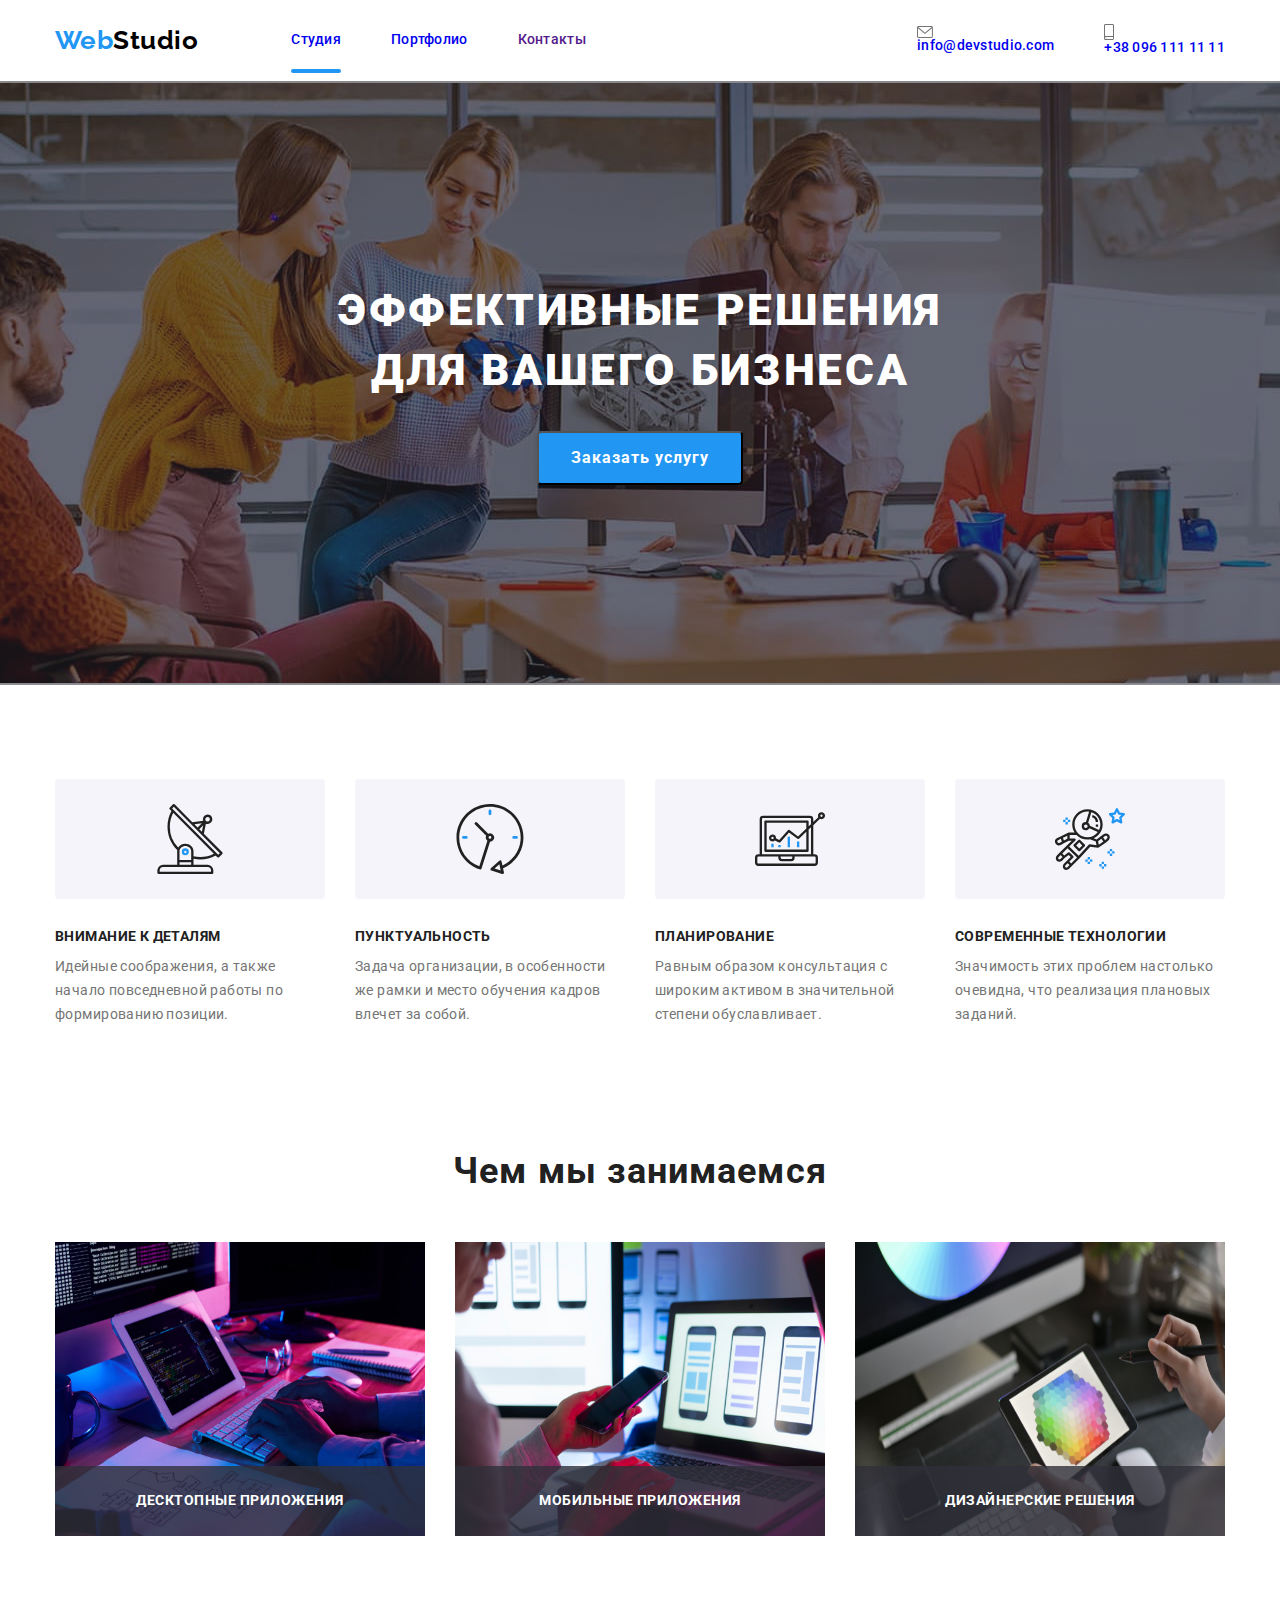
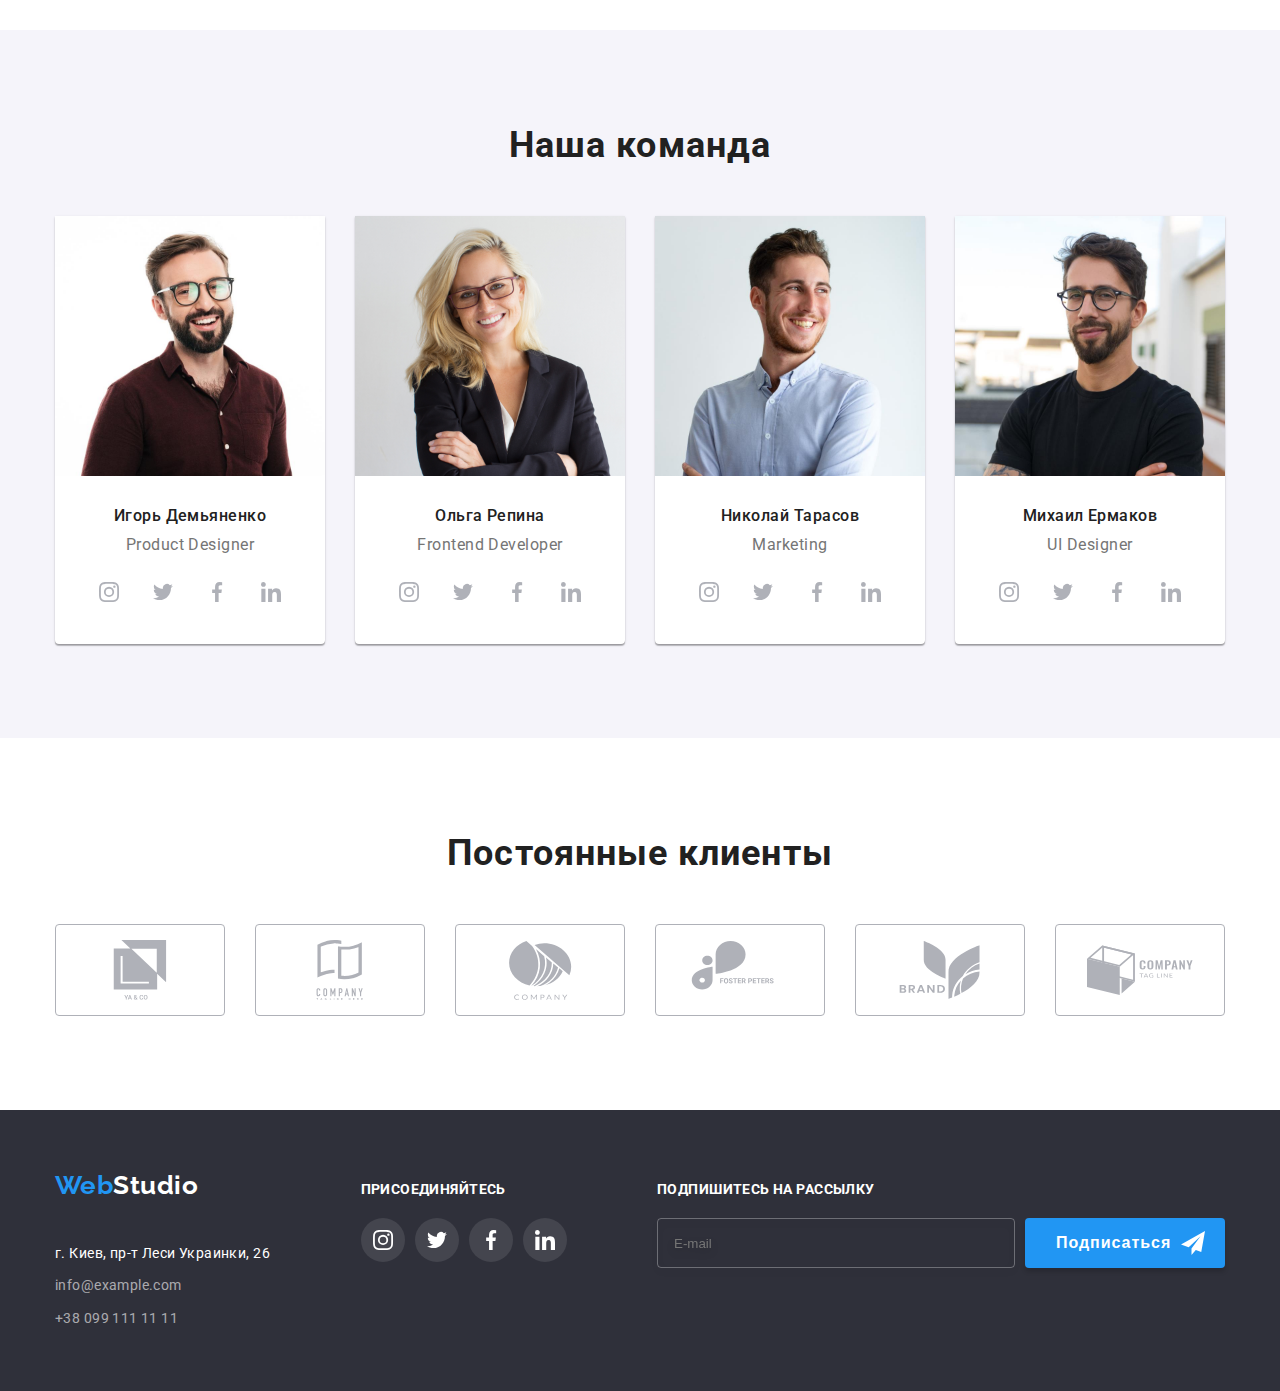
==== commit 6758bc0b: "исправил хедер и нашу команду" ====
--- a/index.html
+++ b/index.html
@@ -182,7 +182,7 @@
 
       <section class="team">
         <div class="container">
-          <h2 class="team__title">Наша команда</h2>
+          <h2 class="team__title-top">Наша команда</h2>
           <ul class="team__list">
             <li>
               <div class="team__card">
--- a/css/main.min.css
+++ b/css/main.min.css
@@ -1 +1 @@
-*,*::before,*::after{box-sizing:border-box;margin:0px}img{display:block}:root{--primary-text-color: #757575;--title-text-color: #212121;--accent-text-color: #2196f3;--box-sizing: 1200px}.page{background:#fff;color:var(--primary-text-color);font-family:roboto,sans-serif;letter-spacing:.03em}ul{list-style:none;padding:0px;margin:0px}h1,h2,h3,h4,h5,h6,p,ul,ol{box-sizing:border-box}a{text-decoration:none}.visually-hidden{position:absolute;width:1px;height:1px;margin:-1px;border:0;padding:0;white-space:nowrap;clip-path:inset(100%);clip:rect(0 0 0 0);overflow:hidden}.is-hidden{visibility:hidden;opacity:0;pointer-events:none}.container{width:var(--box-sizing);margin-left:auto;margin-right:auto;padding-left:15px;padding-right:15px}.logo{font-family:"Raleway";color:#000;font-size:26px;line-height:1.2;font-weight:700;text-decoration:none;margin-right:93px}.logo__blu{color:var(--accent-text-color)}.logo__white{color:#fff}.logo__footer{display:inline-block;padding-left:0px;margin:0px;margin-bottom:20px}.header .container{box-sizing:border-box;width:var(--box-sizing);display:flex;align-items:center;margin:auto}.header__nav{display:flex;align-items:center;margin-left:0px}.header__list{display:flex;flex-direction:row;gap:50px;margin-left:auto;align-items:center}.header__item{color:var(--title-text-color);font-size:14px;letter-spacing:.02em;font-weight:500;font-size:14px;line-height:1.14;transition-property:color;transition-duration:250ms;transition-timing-function:cubic-bezier(0.4, 0, 0.2, 1);padding-top:24px;padding-bottom:25px;position:relative}.header__link{color:var(--primary-text-color);font-weight:500;font-size:14px;line-height:1.14;letter-spacing:.02em;text-decoration:none;margin:0;display:flex;align-items:center;justify-content:space-between;transition-property:color;transition-duration:250ms;transition-timing-function:cubic-bezier(0.4, 0, 0.2, 1)}.header__icon{display:block;padding:0;border:0;margin-right:10px;fill:var(--primary-text-color);transition-property:fill;transition-duration:250ms;transition-timing-function:cubic-bezier(0.4, 0, 0.2, 1)}.header .studio::after,.header .portfolio::after{content:"";position:absolute;width:100%;height:4px;background:#2196f3;border-radius:2px;bottom:0;left:0%}.header__link:hover .header__icon,.header__link:focus .header__icon{fill:var(--accent-text-color)}.header__link:hover,.header__link:focus{color:var(--accent-text-color)}.header .portfolio-page{border-bottom-width:1px;border-bottom-style:solid;border-bottom-color:#ececec}.hero{padding-top:200px;padding-bottom:200px;background-color:#c4c4c4;background-image:linear-gradient(rgba(47, 48, 58, 0.4), rgba(47, 48, 58, 0.4)),url(../image/hero.jpeg);max-width:1600px;background-position:50% 50%;background-repeat:no-repeat;margin:auto}.hero .container{width:1200px;margin:auto}.hero__title,.hero__button{color:#fff}.hero__title{width:696px;font-weight:900;font-size:44px;line-height:1.36;text-align:center;letter-spacing:.06em;margin:auto;padding-bottom:30px}.hero__button{background-color:#2196f3;font-family:inherit;box-shadow:0px 4px 4px rgba(0,0,0,.15);border-radius:4px;font-weight:700;font-size:16px;line-height:1.88;display:flex;text-align:center;letter-spacing:.06em;cursor:pointer;margin:auto;padding:10px 32px}.accent{padding-top:94px;padding-bottom:94px}.accent .container{width:var(--box-sizing);margin:auto;padding-left:15px;padding-right:15px}.accent__card{display:flex;justify-content:space-between}.accent__text{width:270px;height:101px}.accent__box{width:270px;height:120px;background:#f5f4fa;border-radius:4px;display:flex;justify-content:center;align-items:center}.accent__title{color:var(--title-text-color);font-weight:700;font-size:14px;line-height:1.14;letter-spacing:.03em;text-transform:uppercase;padding-bottom:10px;padding-top:30px}.accent__text{font-size:14px;line-height:1.71;letter-spacing:.03em;box-sizing:border-box;width:270px}.about{padding-bottom:94px}.about .container{width:var(--box-sizing);margin:auto;padding-left:15px;padding-right:15px}.about__title{color:var(--title-text-color);font-weight:700;font-size:36px;line-height:1.17;text-align:center;letter-spacing:.03em;justify-content:center;margin-bottom:50px}.about__list{padding:0px;box-sizing:border-box;display:flex;flex-wrap:wrap;gap:30px;margin-left:auto;margin-right:auto;justify-content:center}.about__item{position:relative}.about__text{position:absolute;font-weight:700;font-size:14px;line-height:1.14;text-align:center;text-transform:uppercase;color:#fff;background:rgba(47,48,58,.8);width:100%;padding:27px;bottom:0}.team{padding-top:94px;background:#f5f4fa;padding-bottom:94px}.team .container{width:var(--box-sizing);margin:auto;padding-left:15px;padding-right:15px}.team__title{color:var(--title-text-color);font-weight:700;font-size:36px;line-height:1.17;text-align:center;letter-spacing:.03em;box-sizing:border-box;margin-bottom:50px}.team__card{width:270px;height:auto;padding-bottom:30px;border-radius:0px 0px 4px 4px;box-shadow:0px 1px 3px rgba(0,0,0,.12),0px 1px 1px rgba(0,0,0,.14),0px 2px 1px rgba(0,0,0,.2);background-color:#fff;display:flex;flex-direction:column}.team__name{padding-top:30px;display:flex;flex-direction:column;justify-items:center;align-items:center;gap:10px}.team__title{color:var(--title-text-color);font-weight:500;font-size:16px;line-height:1.2;text-align:center;letter-spacing:.03em}.team__text{font-size:16px;line-height:1.2;text-align:center;letter-spacing:.03em;margin-bottom:16px}.team__list{padding:0px;display:flex;flex-wrap:wrap;justify-content:center;gap:30px;padding:0px}.team__cart{width:44px;height:44px;border-radius:50%;padding:0;margin:0;fill:var(--primary-text-color)}.team__item{display:flex;justify-content:center;gap:10px}.team__social{display:flex;justify-content:center;align-items:center;gap:10px}.team__link{width:44px;height:44px;border-radius:50%;fill:#afb1b8;display:flex;justify-content:center;align-items:center;transition-property:background-color,fill;transition-duration:250ms;transition-timing-function:cubic-bezier(0.4, 0, 0.2, 1)}.team__link:hover,.team__link:focus{background-color:var(--accent-text-color);fill:#fff}.klient{padding-top:94px;padding-bottom:94px}.klient .container{width:var(--box-sizing);margin:auto;padding-left:15px;padding-right:15px}.klient__title{color:var(--title-text-color);font-weight:700;font-size:36px;line-height:1.17;text-align:center;letter-spacing:.03em}.klient__compani{display:flex;flex-wrap:nowrap;justify-content:space-between;margin-top:50px}.klient__cart{box-sizing:border-box;width:170px;height:92px;border:1px solid #afb1b8;border-radius:4px;display:flex;justify-content:center;align-items:center;object-fit:fill;transition-property:border-color;transition-duration:250ms;transition-timing-function:cubic-bezier(0.4, 0, 0.2, 1)}.klient__icon{width:106px;height:60px;fill:#afb1b8;transition-property:fill;transition-duration:250ms;transition-timing-function:cubic-bezier(0.4, 0, 0.2, 1)}.klient__link:hover .klient__icon{fill:var(--accent-text-color)}.klient__link:focus .klient__icon{fill:var(--accent-text-color)}.klient__link:hover .klient__cart{border-color:var(--accent-text-color)}.footer{padding-top:60px;padding-bottom:60px;background-color:#2f303a}.footer .container{width:var(--box-sizing);margin:auto;width:var(--box-sizing);margin:auto;padding-left:15px;padding-right:15px;display:flex;justify-content:space-between;align-items:baseline;gap:70px}.footer__list{display:flex;justify-content:start;gap:10px}.footer__link{font-size:14px;line-height:1.71;font-style:normal}.footer__link.map{color:#fff;letter-spacing:.03em;text-decoration:none;display:inline-block;margin-top:20px;padding:0px}.footer__link.contact{color:rgba(255,255,255,.6);letter-spacing:.03em;text-decoration:none;display:inline-block;padding-top:9px}.footer__title{font-weight:700;font-size:14px;line-height:1.14;letter-spacing:.03em;text-transform:uppercase;color:#fff;margin-bottom:20px}.footer__link.icon{width:44px;height:44px;border-radius:50%;display:flex;justify-content:center;align-items:center;background:rgba(255,255,255,.1);fill:#fff;transition-property:background-color;transition-duration:250ms;transition-timing-function:cubic-bezier(0.4, 0, 0.2, 1)}.footer__input{width:358px;height:50px;background-color:rgba(0,0,0,0);border:1px solid rgba(255,255,255,.3);filter:drop-shadow(0px 4px 4px rgba(0, 0, 0, 0.15));border-radius:4px;color:#fff;padding-left:16px}.footer__bt{width:200px;height:50px;font-weight:700;font-size:16px;line-height:1.88;display:flex;align-items:center;text-align:center;letter-spacing:.06em;background-color:var(--accent-text-color);color:#fff;box-shadow:0px 4px 4px rgba(0,0,0,.15);border-radius:4px;border-color:rgba(0,0,0,0);padding-left:29px;margin-left:10px}.footer__link.icon:hover,.footer__link.icon:focus{background-color:var(--accent-text-color)}.footer__send{display:flex;align-items:flex-end}.footer__icon{margin-left:10px;fill:#fff}.portfolio .container{max-width:1200px;margin:auto;padding:0px 15px;padding-bottom:94px}.portfolio__button{background:#f5f4fa;border-radius:4px;font-family:inherit;font-weight:500;font-size:16px;line-height:1.62;letter-spacing:.03em;cursor:pointer;border:0;padding-top:6px;padding-bottom:6px;padding-left:22px;padding-right:22px;transition-property:background-color,color;transition-duration:250ms;transition-timing-function:cubic-bezier(0.4, 0, 0.2, 1)}.portfolio__button:hover,.portfolio__button:focus{background-color:var(--accent-text-color);color:#fff;box-shadow:0px 1px 1px rgba(0,0,0,.12),0px 4px 4px rgba(0,0,0,.06),1px 4px 6px rgba(0,0,0,.16)}.portfolio__list{padding:0px;display:flex;flex-wrap:wrap;justify-content:center;gap:8px;margin-bottom:50px;padding-top:94px}.job{justify-content:center}.job__list{display:flex;flex-wrap:wrap;gap:30px;padding:0px;justify-content:center}.job_card{display:flex;flex-direction:column;transition-property:box-shadow;transition-duration:250ms;transition-timing-function:cubic-bezier(0.4, 0, 0.2, 1)}.job:hover,.job:focus{box-shadow:0px 1px 1px rgba(0,0,0,.12),0px 4px 4px rgba(0,0,0,.06),1px 4px 6px rgba(0,0,0,.16)}.job__name{padding:20px 24px;display:flex;flex-direction:column;gap:10px;border:1px solid #ececec}.job__title{color:var(--title-text-color);font-weight:700;font-size:18px;line-height:2;letter-spacing:.06em}.job__text{font-size:16px;line-height:1.88;letter-spacing:.03em}.job__img{display:block;position:relative;overflow:hidden}.job__popup{content:"";position:absolute;background:rgba(33,150,243,.9);font-weight:400;font-size:18px;line-height:1.56;letter-spacing:.03em;padding:63px 24px;color:#fff;transform:translateY(0%);transition-property:transform;transition-duration:450ms;transition-timing-function:cubic-bezier(0.4, 0, 0.2, 1)}.job__card:hover .job__popup{transform:translateY(-100%)}.backdrop{width:100%;height:100%;background:rgba(0,0,0,.2);position:fixed;top:0;transition-property:cubic-bezier,visibility,pointer-events,opacity;transition-duration:450ms;transition-timing-function:cubic-bezier(0.4, 0, 0.2, 1)}.backdrop.is-hidden .modal{transform:translate(-50%, -50%) scale(0.1)}.modal{position:absolute;width:528px;min-height:581px;background:#fff;box-shadow:0px 1px 3px rgba(0,0,0,.12),0px 1px 1px rgba(0,0,0,.14),0px 2px 1px rgba(0,0,0,.2);border-radius:4px;top:50%;left:50%;transform:translate(-50%, -50%) scale(1);transition:400ms linear;padding:40px 40px}.modal__button{position:absolute;width:30px;height:30px;border:1px solid rgba(0,0,0,.1);background:rgba(0,0,0,0);border-radius:50%;right:8px;top:8px;padding:0;display:flex;align-items:center;justify-content:center}.modal__button svg:hover,.modal__button:focus svg{fill:var(--accent-text-color)}.modal__titl{font-weight:700;font-size:20px;line-height:1.15;text-align:center;letter-spacing:.03em;margin-bottom:12px;color:#212121}.modal_label span,.modal__koment span{font-weight:400;font-size:12px;line-height:1.17;letter-spacing:.01em;color:#757575}.modal__koment-text{resize:none;color:#757575;width:100%;height:140px;border:1px solid rgba(33,33,33,.2);border-radius:4px;margin-bottom:10px;margin-top:4px;outline:none}.modal__koment-text::placeholder{color:rgba(117,117,117,.5);padding-left:16px;padding-top:12px;transition-property:border-color;transition-duration:250ms;transition-timing-function:cubic-bezier(0.4, 0, 0.2, 1)}.modal__wrap{position:relative;margin-bottom:10px;margin-top:4px}.modal__icon{position:absolute;left:0;top:50%;transform:translate(50%, -50%);margin:0}.modal__input{width:100%;height:40px;border:1px solid rgba(33,33,33,.2);border-radius:4px;padding-left:40px;outline:none;transition-property:border-color;transition-duration:250ms;transition-timing-function:cubic-bezier(0.4, 0, 0.2, 1)}.modal__input:hover,.modal__koment-text:hover{border-color:var(--accent-text-color)}.modal__input:focus+svg{fill:var(--accent-text-color)}.modal__input:focus,.modal__koment-text:focus{border-color:var(--accent-text-color)}.modal__bt{font-weight:700;font-size:16px;line-height:1.88;display:flex;letter-spacing:.06em;color:#fff;width:200px;height:50px;background:#2196f3;box-shadow:0px 4px 4px rgba(0,0,0,.15);border-radius:4px;padding:10px 56px;margin:auto;margin-top:30px}.modal__check{color:var(--primary-text-color);font-weight:400;font-size:14px;line-height:1.71;letter-spacing:.03em;display:flex;align-items:center;margin-left:13px}.modal__check a{font-weight:400;font-size:14px;line-height:1.71;letter-spacing:.03em;text-decoration-line:underline;color:#2196f3}.modal__check::before{content:"";width:16px;height:15px;border:#000 2px solid;border-radius:2px;margin-right:7px;transition-property:border-color;transition-duration:250ms;transition-timing-function:cubic-bezier(0.4, 0, 0.2, 1)}.modal__checkbox:checked+.modal__check::before{background-color:var(--accent-text-color);border:rgba(0,0,0,0);background-image:url(../image/check.svg#icon-check);fill:#fff;background-repeat:no-repeat;background-position:center}.modal__checkbox:focus+.modal__check::before{border-color:#2196f3}/*# sourceMappingURL=main.min.css.map */+*,*::before,*::after{box-sizing:border-box;margin:0px}img{display:block}:root{--primary-text-color: #757575;--title-text-color: #212121;--accent-text-color: #2196f3;--box-sizing: 1200px}.page{background:#fff;color:var(--primary-text-color);font-family:roboto,sans-serif;letter-spacing:.03em}ul{list-style:none;padding:0px;margin:0px}h1,h2,h3,h4,h5,h6,p,ul,ol{box-sizing:border-box}a{text-decoration:none}.visually-hidden{position:absolute;width:1px;height:1px;margin:-1px;border:0;padding:0;white-space:nowrap;clip-path:inset(100%);clip:rect(0 0 0 0);overflow:hidden}.is-hidden{visibility:hidden;opacity:0;pointer-events:none}.container{width:var(--box-sizing);margin-left:auto;margin-right:auto;padding-left:15px;padding-right:15px}.logo{font-family:"Raleway";color:#000;font-size:26px;line-height:1.2;font-weight:700;text-decoration:none;margin-right:93px}.logo__blu{color:var(--accent-text-color)}.logo__white{color:#fff}.logo__footer{display:inline-block;padding-left:0px;margin:0px;margin-bottom:20px}.header .container{box-sizing:border-box;width:var(--box-sizing);display:flex;align-items:center;margin:auto}.header__nav{display:flex;align-items:center;margin-left:0px}.header__list{display:flex;flex-direction:row;gap:50px;margin-left:auto;align-items:center}.header__item{color:var(--title-text-color);font-size:14px;letter-spacing:.02em;font-weight:500;font-size:14px;line-height:1.14;transition-property:color;transition-duration:250ms;transition-timing-function:cubic-bezier(0.4, 0, 0.2, 1);padding-top:24px;padding-bottom:25px;position:relative}.header__link a{color:var(--primary-text-color);font-weight:500;font-size:14px;line-height:1.14;letter-spacing:.02em;text-decoration:none;margin:0;display:flex;align-items:center;justify-content:space-between;transition-property:color;transition-duration:250ms;transition-timing-function:cubic-bezier(0.4, 0, 0.2, 1)}.header__icon{display:block;padding:0;border:0;margin-right:10px;fill:var(--primary-text-color);transition-property:fill;transition-duration:250ms;transition-timing-function:cubic-bezier(0.4, 0, 0.2, 1)}.header .studio::after,.header .portfolio::after{content:"";position:absolute;width:100%;height:4px;background:#2196f3;border-radius:2px;bottom:0;left:0%}.header__link:hover .header__icon,.header__link:focus .header__icon{fill:var(--accent-text-color)}.header__link:hover,.header__link:focus{color:var(--accent-text-color)}.header .portfolio-page{border-bottom-width:1px;border-bottom-style:solid;border-bottom-color:#ececec}.hero{padding-top:200px;padding-bottom:200px;background-color:#c4c4c4;background-image:linear-gradient(rgba(47, 48, 58, 0.4), rgba(47, 48, 58, 0.4)),url(../image/hero.jpeg);max-width:1600px;background-position:50% 50%;background-repeat:no-repeat;margin:auto}.hero .container{width:1200px;margin:auto}.hero__title,.hero__button{color:#fff}.hero__title{width:696px;font-weight:900;font-size:44px;line-height:1.36;text-align:center;letter-spacing:.06em;margin:auto;padding-bottom:30px}.hero__button{background-color:#2196f3;font-family:inherit;box-shadow:0px 4px 4px rgba(0,0,0,.15);border-radius:4px;font-weight:700;font-size:16px;line-height:1.88;display:flex;text-align:center;letter-spacing:.06em;cursor:pointer;margin:auto;padding:10px 32px}.accent{padding-top:94px;padding-bottom:94px}.accent .container{width:var(--box-sizing);margin:auto;padding-left:15px;padding-right:15px}.accent__card{display:flex;justify-content:space-between}.accent__text{width:270px;height:101px}.accent__box{width:270px;height:120px;background:#f5f4fa;border-radius:4px;display:flex;justify-content:center;align-items:center}.accent__title{color:var(--title-text-color);font-weight:700;font-size:14px;line-height:1.14;letter-spacing:.03em;text-transform:uppercase;padding-bottom:10px;padding-top:30px}.accent__text{font-size:14px;line-height:1.71;letter-spacing:.03em;box-sizing:border-box;width:270px}.about{padding-bottom:94px}.about .container{width:var(--box-sizing);margin:auto;padding-left:15px;padding-right:15px}.about__title{color:var(--title-text-color);font-weight:700;font-size:36px;line-height:1.17;text-align:center;letter-spacing:.03em;justify-content:center;margin-bottom:50px}.about__list{padding:0px;box-sizing:border-box;display:flex;flex-wrap:wrap;gap:30px;margin-left:auto;margin-right:auto;justify-content:center}.about__item{position:relative}.about__text{position:absolute;font-weight:700;font-size:14px;line-height:1.14;text-align:center;text-transform:uppercase;color:#fff;background:rgba(47,48,58,.8);width:100%;padding:27px;bottom:0}.team{padding-top:94px;background:#f5f4fa;padding-bottom:94px}.team .container{width:var(--box-sizing);margin:auto;padding-left:15px;padding-right:15px}.team__title-top{color:var(--title-text-color);font-weight:700;font-size:36px;line-height:1.17;text-align:center;letter-spacing:.03em;box-sizing:border-box;margin-bottom:50px}.team__card{width:270px;height:auto;padding-bottom:30px;border-radius:0px 0px 4px 4px;box-shadow:0px 1px 3px rgba(0,0,0,.12),0px 1px 1px rgba(0,0,0,.14),0px 2px 1px rgba(0,0,0,.2);background-color:#fff;display:flex;flex-direction:column}.team__name{padding-top:30px;display:flex;flex-direction:column;justify-items:center;align-items:center;gap:10px}.team__title{color:var(--title-text-color);font-weight:500;font-size:16px;line-height:1.2;text-align:center;letter-spacing:.03em}.team__text{font-size:16px;line-height:1.2;text-align:center;letter-spacing:.03em;margin-bottom:16px}.team__list{padding:0px;display:flex;flex-wrap:wrap;justify-content:center;gap:30px;padding:0px}.team__cart{width:44px;height:44px;border-radius:50%;padding:0;margin:0;fill:var(--primary-text-color)}.team__item{display:flex;justify-content:center;gap:10px}.team__social{display:flex;justify-content:center;align-items:center;gap:10px}.team__link{width:44px;height:44px;border-radius:50%;fill:#afb1b8;display:flex;justify-content:center;align-items:center;transition-property:background-color,fill;transition-duration:250ms;transition-timing-function:cubic-bezier(0.4, 0, 0.2, 1)}.team__link:hover,.team__link:focus{background-color:var(--accent-text-color);fill:#fff}.klient{padding-top:94px;padding-bottom:94px}.klient .container{width:var(--box-sizing);margin:auto;padding-left:15px;padding-right:15px}.klient__title{color:var(--title-text-color);font-weight:700;font-size:36px;line-height:1.17;text-align:center;letter-spacing:.03em}.klient__compani{display:flex;flex-wrap:nowrap;justify-content:space-between;margin-top:50px}.klient__cart{box-sizing:border-box;width:170px;height:92px;border:1px solid #afb1b8;border-radius:4px;display:flex;justify-content:center;align-items:center;object-fit:fill;transition-property:border-color;transition-duration:250ms;transition-timing-function:cubic-bezier(0.4, 0, 0.2, 1)}.klient__icon{width:106px;height:60px;fill:#afb1b8;transition-property:fill;transition-duration:250ms;transition-timing-function:cubic-bezier(0.4, 0, 0.2, 1)}.klient__link:hover .klient__icon{fill:var(--accent-text-color)}.klient__link:focus .klient__icon{fill:var(--accent-text-color)}.klient__link:hover .klient__cart{border-color:var(--accent-text-color)}.footer{padding-top:60px;padding-bottom:60px;background-color:#2f303a}.footer .container{width:var(--box-sizing);margin:auto;width:var(--box-sizing);margin:auto;padding-left:15px;padding-right:15px;display:flex;justify-content:space-between;align-items:baseline;gap:70px}.footer__list{display:flex;justify-content:start;gap:10px}.footer__link{font-size:14px;line-height:1.71;font-style:normal}.footer__link.map{color:#fff;letter-spacing:.03em;text-decoration:none;display:inline-block;margin-top:20px;padding:0px}.footer__link.contact{color:rgba(255,255,255,.6);letter-spacing:.03em;text-decoration:none;display:inline-block;padding-top:9px}.footer__title{font-weight:700;font-size:14px;line-height:1.14;letter-spacing:.03em;text-transform:uppercase;color:#fff;margin-bottom:20px}.footer__link.icon{width:44px;height:44px;border-radius:50%;display:flex;justify-content:center;align-items:center;background:rgba(255,255,255,.1);fill:#fff;transition-property:background-color;transition-duration:250ms;transition-timing-function:cubic-bezier(0.4, 0, 0.2, 1)}.footer__input{width:358px;height:50px;background-color:rgba(0,0,0,0);border:1px solid rgba(255,255,255,.3);filter:drop-shadow(0px 4px 4px rgba(0, 0, 0, 0.15));border-radius:4px;color:#fff;padding-left:16px}.footer__bt{width:200px;height:50px;font-weight:700;font-size:16px;line-height:1.88;display:flex;align-items:center;text-align:center;letter-spacing:.06em;background-color:var(--accent-text-color);color:#fff;box-shadow:0px 4px 4px rgba(0,0,0,.15);border-radius:4px;border-color:rgba(0,0,0,0);padding-left:29px;margin-left:10px}.footer__link.icon:hover,.footer__link.icon:focus{background-color:var(--accent-text-color)}.footer__send{display:flex;align-items:flex-end}.footer__icon{margin-left:10px;fill:#fff}.portfolio .container{max-width:1200px;margin:auto;padding:0px 15px;padding-bottom:94px}.portfolio__button{background:#f5f4fa;border-radius:4px;font-family:inherit;font-weight:500;font-size:16px;line-height:1.62;letter-spacing:.03em;cursor:pointer;border:0;padding-top:6px;padding-bottom:6px;padding-left:22px;padding-right:22px;transition-property:background-color,color;transition-duration:250ms;transition-timing-function:cubic-bezier(0.4, 0, 0.2, 1)}.portfolio__button:hover,.portfolio__button:focus{background-color:var(--accent-text-color);color:#fff;box-shadow:0px 1px 1px rgba(0,0,0,.12),0px 4px 4px rgba(0,0,0,.06),1px 4px 6px rgba(0,0,0,.16)}.portfolio__list{padding:0px;display:flex;flex-wrap:wrap;justify-content:center;gap:8px;margin-bottom:50px;padding-top:94px}.job{justify-content:center}.job__list{display:flex;flex-wrap:wrap;gap:30px;padding:0px;justify-content:center}.job_card{display:flex;flex-direction:column;transition-property:box-shadow;transition-duration:250ms;transition-timing-function:cubic-bezier(0.4, 0, 0.2, 1)}.job:hover,.job:focus{box-shadow:0px 1px 1px rgba(0,0,0,.12),0px 4px 4px rgba(0,0,0,.06),1px 4px 6px rgba(0,0,0,.16)}.job__name{padding:20px 24px;display:flex;flex-direction:column;gap:10px;border:1px solid #ececec}.job__title{color:var(--title-text-color);font-weight:700;font-size:18px;line-height:2;letter-spacing:.06em}.job__text{font-size:16px;line-height:1.88;letter-spacing:.03em}.job__img{display:block;position:relative;overflow:hidden}.job__popup{content:"";position:absolute;background:rgba(33,150,243,.9);font-weight:400;font-size:18px;line-height:1.56;letter-spacing:.03em;padding:63px 24px;color:#fff;transform:translateY(0%);transition-property:transform;transition-duration:450ms;transition-timing-function:cubic-bezier(0.4, 0, 0.2, 1)}.job__card:hover .job__popup{transform:translateY(-100%)}.backdrop{width:100%;height:100%;background:rgba(0,0,0,.2);position:fixed;top:0;transition-property:cubic-bezier,visibility,pointer-events,opacity;transition-duration:450ms;transition-timing-function:cubic-bezier(0.4, 0, 0.2, 1)}.backdrop.is-hidden .modal{transform:translate(-50%, -50%) scale(0.1)}.modal{position:absolute;width:528px;min-height:581px;background:#fff;box-shadow:0px 1px 3px rgba(0,0,0,.12),0px 1px 1px rgba(0,0,0,.14),0px 2px 1px rgba(0,0,0,.2);border-radius:4px;top:50%;left:50%;transform:translate(-50%, -50%) scale(1);transition:400ms linear;padding:40px 40px}.modal__button{position:absolute;width:30px;height:30px;border:1px solid rgba(0,0,0,.1);background:rgba(0,0,0,0);border-radius:50%;right:8px;top:8px;padding:0;display:flex;align-items:center;justify-content:center}.modal__button svg:hover,.modal__button:focus svg{fill:var(--accent-text-color)}.modal__titl{font-weight:700;font-size:20px;line-height:1.15;text-align:center;letter-spacing:.03em;margin-bottom:12px;color:#212121}.modal_label span,.modal__koment span{font-weight:400;font-size:12px;line-height:1.17;letter-spacing:.01em;color:#757575}.modal__koment-text{resize:none;color:#757575;width:100%;height:140px;border:1px solid rgba(33,33,33,.2);border-radius:4px;margin-bottom:10px;margin-top:4px;outline:none}.modal__koment-text::placeholder{color:rgba(117,117,117,.5);padding-left:16px;padding-top:12px;transition-property:border-color;transition-duration:250ms;transition-timing-function:cubic-bezier(0.4, 0, 0.2, 1)}.modal__wrap{position:relative;margin-bottom:10px;margin-top:4px}.modal__icon{position:absolute;left:0;top:50%;transform:translate(50%, -50%);margin:0}.modal__input{width:100%;height:40px;border:1px solid rgba(33,33,33,.2);border-radius:4px;padding-left:40px;outline:none;transition-property:border-color;transition-duration:250ms;transition-timing-function:cubic-bezier(0.4, 0, 0.2, 1)}.modal__input:hover,.modal__koment-text:hover{border-color:var(--accent-text-color)}.modal__input:focus+svg{fill:var(--accent-text-color)}.modal__input:focus,.modal__koment-text:focus{border-color:var(--accent-text-color)}.modal__bt{font-weight:700;font-size:16px;line-height:1.88;display:flex;letter-spacing:.06em;color:#fff;width:200px;height:50px;background:#2196f3;box-shadow:0px 4px 4px rgba(0,0,0,.15);border-radius:4px;padding:10px 56px;margin:auto;margin-top:30px}.modal__check{color:var(--primary-text-color);font-weight:400;font-size:14px;line-height:1.71;letter-spacing:.03em;display:flex;align-items:center;margin-left:13px}.modal__check a{font-weight:400;font-size:14px;line-height:1.71;letter-spacing:.03em;text-decoration-line:underline;color:#2196f3}.modal__check::before{content:"";width:16px;height:15px;border:#000 2px solid;border-radius:2px;margin-right:7px;transition-property:border-color;transition-duration:250ms;transition-timing-function:cubic-bezier(0.4, 0, 0.2, 1)}.modal__checkbox:checked+.modal__check::before{background-color:var(--accent-text-color);border:rgba(0,0,0,0);background-image:url(../image/check.svg#icon-check);fill:#fff;background-repeat:no-repeat;background-position:center}.modal__checkbox:focus+.modal__check::before{border-color:#2196f3}/*# sourceMappingURL=main.min.css.map */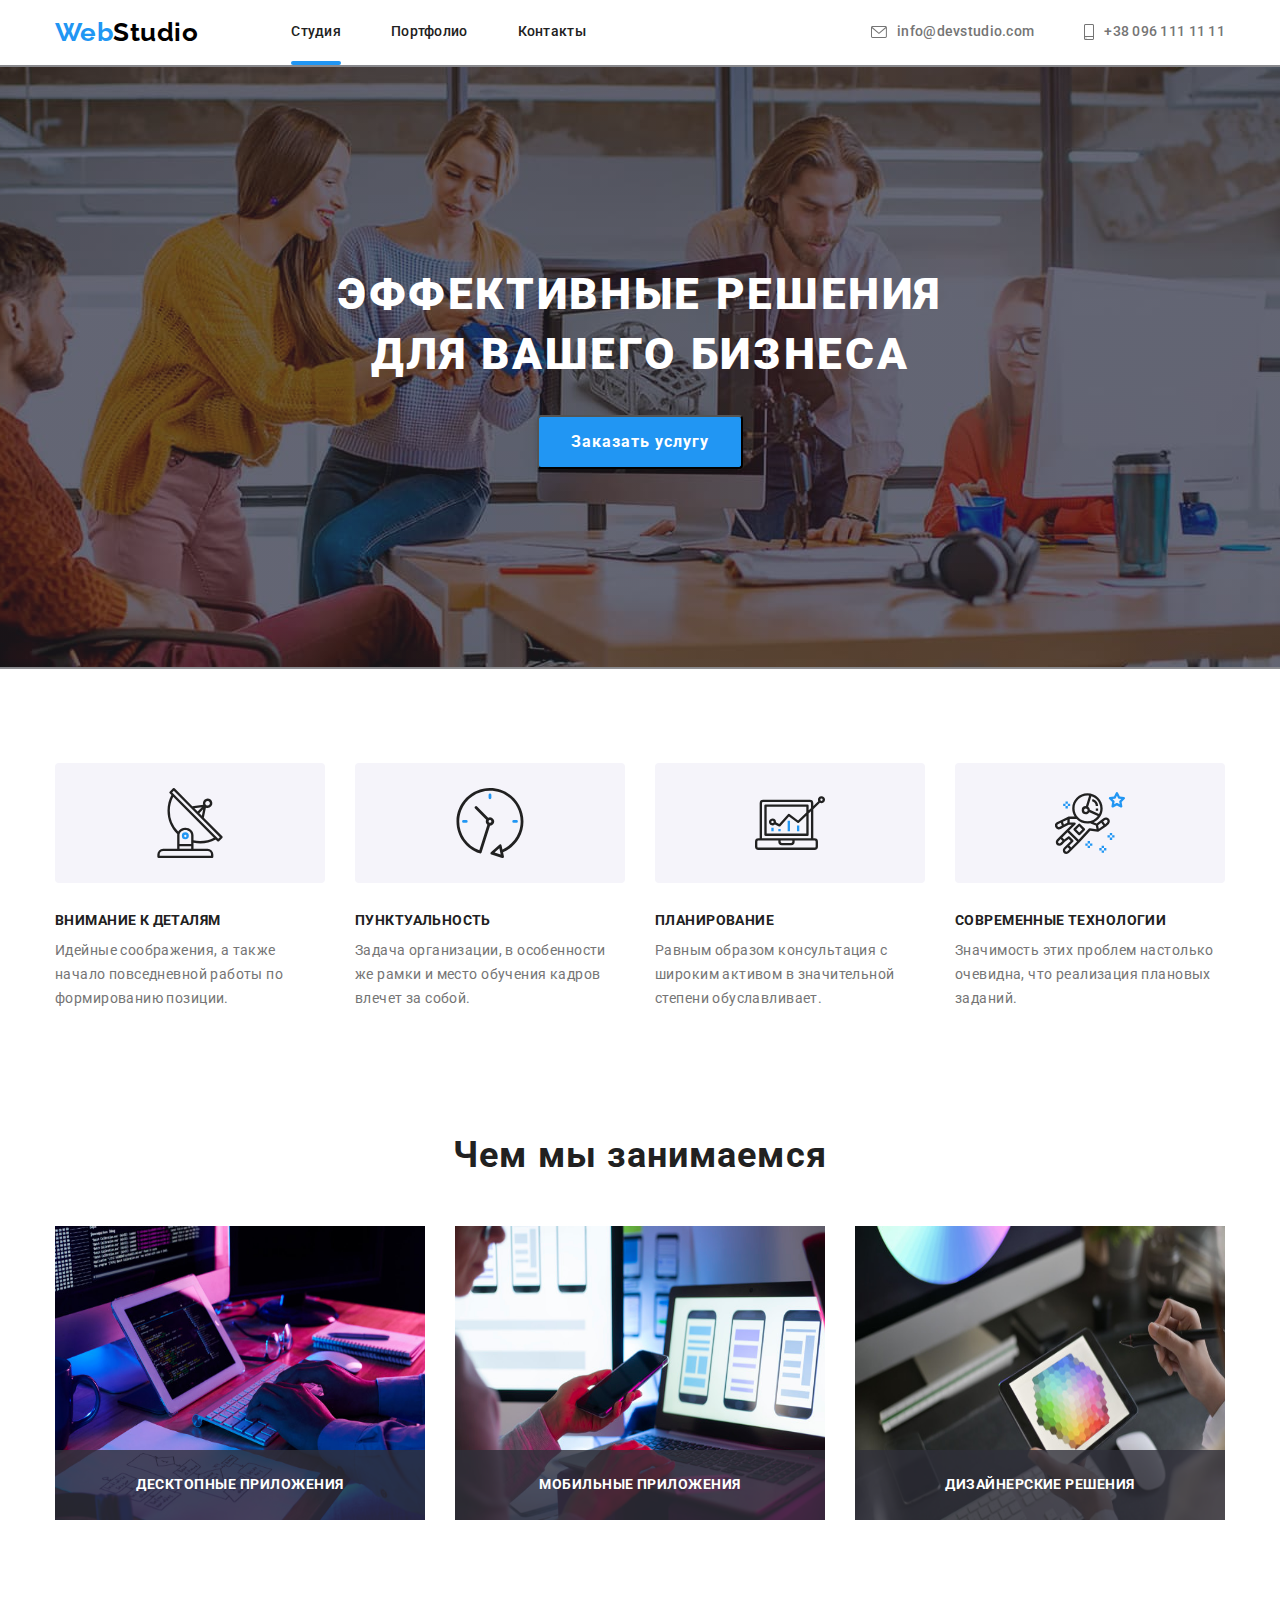
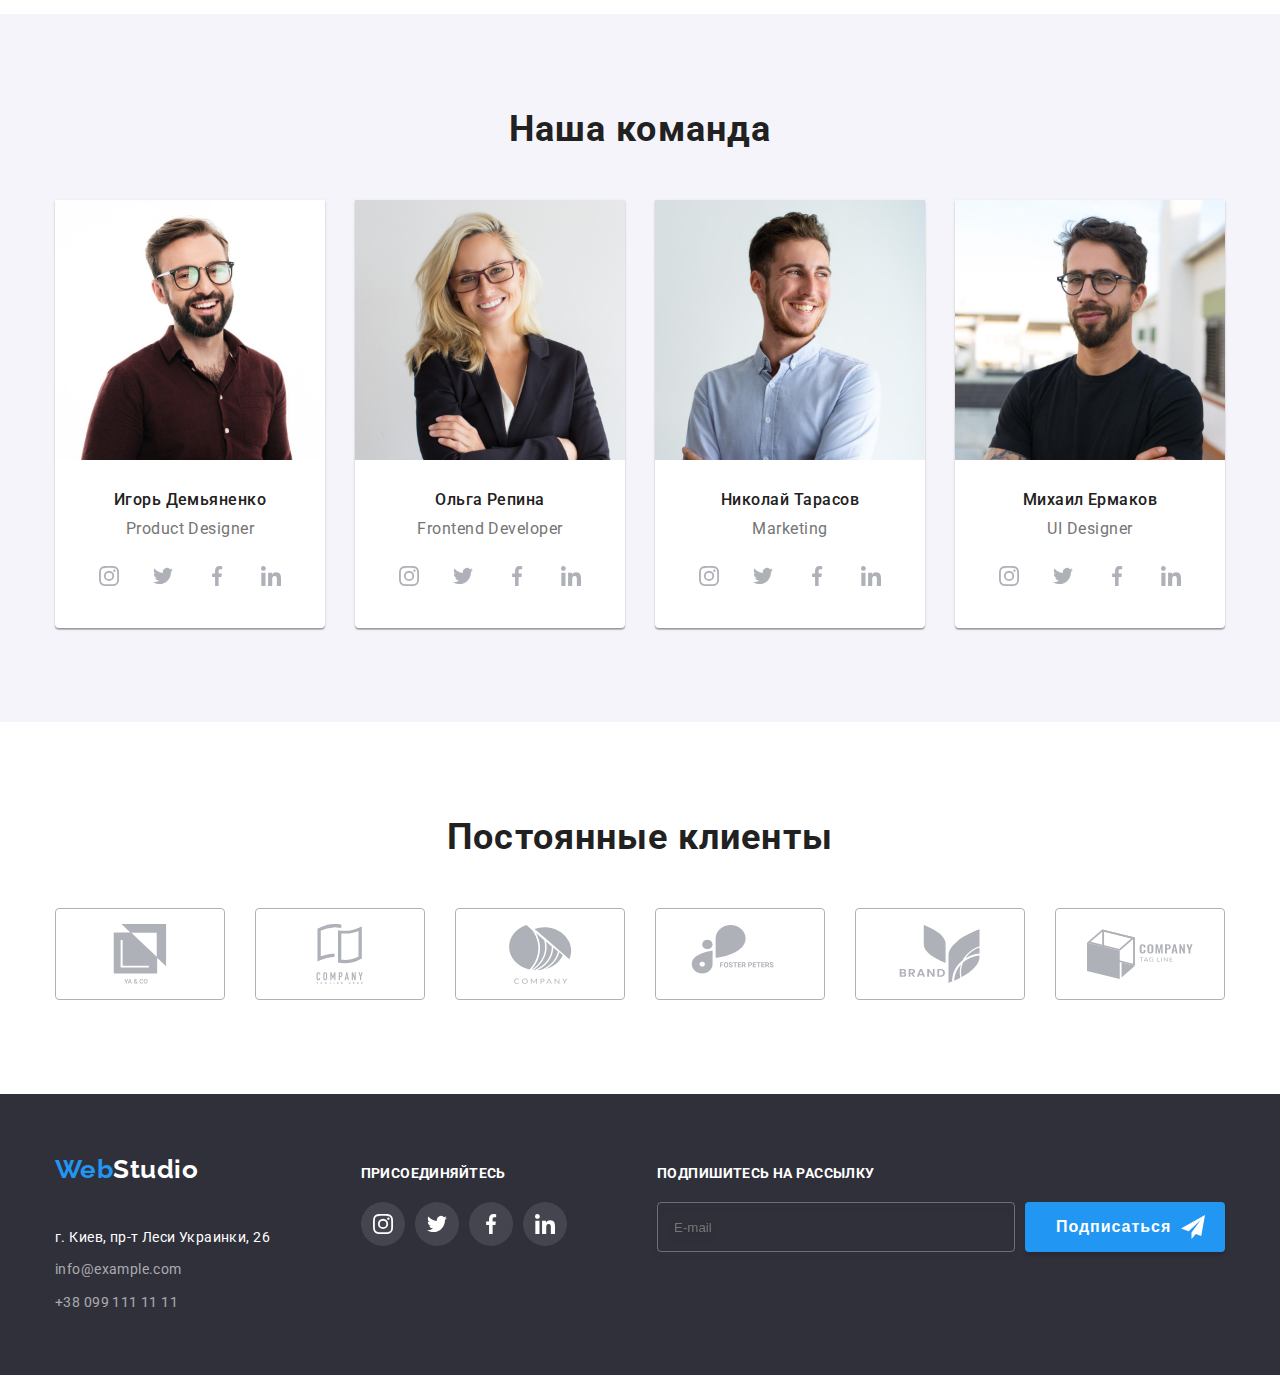
==== commit 8b9a111b: "heder" ====
--- a/index.html
+++ b/index.html
@@ -32,9 +32,9 @@
         <nav class="header__nav">
           <a href="/" class="logo"> <span class="logo__blu">Web</span>Studio</a>
           <ul class="header__list ">
-            <li class="header__item"><a class="header__link studio" href="./index.html">Студия</a></li>
-            <li class="header__item"><a class="header__link" href="./portfolio.html">Портфолио</a></li>
-            <li class="header__item"><a class="header__link" href="">Контакты</a></li>
+            <li class="header__item"><a class="header__link nav studio" href="./index.html">Студия</a></li>
+            <li class="header__item"><a class="header__link nav" href="./portfolio.html">Портфолио</a></li>
+            <li class="header__item"><a class="header__link nav" href="">Контакты</a></li>
           </ul>
         </nav>
 
--- a/css/main.min.css
+++ b/css/main.min.css
@@ -1 +1 @@
-*,*::before,*::after{box-sizing:border-box;margin:0px}img{display:block}:root{--primary-text-color: #757575;--title-text-color: #212121;--accent-text-color: #2196f3;--box-sizing: 1200px}.page{background:#fff;color:var(--primary-text-color);font-family:roboto,sans-serif;letter-spacing:.03em}ul{list-style:none;padding:0px;margin:0px}h1,h2,h3,h4,h5,h6,p,ul,ol{box-sizing:border-box}a{text-decoration:none}.visually-hidden{position:absolute;width:1px;height:1px;margin:-1px;border:0;padding:0;white-space:nowrap;clip-path:inset(100%);clip:rect(0 0 0 0);overflow:hidden}.is-hidden{visibility:hidden;opacity:0;pointer-events:none}.container{width:var(--box-sizing);margin-left:auto;margin-right:auto;padding-left:15px;padding-right:15px}.logo{font-family:"Raleway";color:#000;font-size:26px;line-height:1.2;font-weight:700;text-decoration:none;margin-right:93px}.logo__blu{color:var(--accent-text-color)}.logo__white{color:#fff}.logo__footer{display:inline-block;padding-left:0px;margin:0px;margin-bottom:20px}.header .container{box-sizing:border-box;width:var(--box-sizing);display:flex;align-items:center;margin:auto}.header__nav{display:flex;align-items:center;margin-left:0px}.header__list{display:flex;flex-direction:row;gap:50px;margin-left:auto;align-items:center}.header__item{color:var(--title-text-color);font-size:14px;letter-spacing:.02em;font-weight:500;font-size:14px;line-height:1.14;transition-property:color;transition-duration:250ms;transition-timing-function:cubic-bezier(0.4, 0, 0.2, 1);padding-top:24px;padding-bottom:25px;position:relative}.header__link a{color:var(--primary-text-color);font-weight:500;font-size:14px;line-height:1.14;letter-spacing:.02em;text-decoration:none;margin:0;display:flex;align-items:center;justify-content:space-between;transition-property:color;transition-duration:250ms;transition-timing-function:cubic-bezier(0.4, 0, 0.2, 1)}.header__icon{display:block;padding:0;border:0;margin-right:10px;fill:var(--primary-text-color);transition-property:fill;transition-duration:250ms;transition-timing-function:cubic-bezier(0.4, 0, 0.2, 1)}.header .studio::after,.header .portfolio::after{content:"";position:absolute;width:100%;height:4px;background:#2196f3;border-radius:2px;bottom:0;left:0%}.header__link:hover .header__icon,.header__link:focus .header__icon{fill:var(--accent-text-color)}.header__link:hover,.header__link:focus{color:var(--accent-text-color)}.header .portfolio-page{border-bottom-width:1px;border-bottom-style:solid;border-bottom-color:#ececec}.hero{padding-top:200px;padding-bottom:200px;background-color:#c4c4c4;background-image:linear-gradient(rgba(47, 48, 58, 0.4), rgba(47, 48, 58, 0.4)),url(../image/hero.jpeg);max-width:1600px;background-position:50% 50%;background-repeat:no-repeat;margin:auto}.hero .container{width:1200px;margin:auto}.hero__title,.hero__button{color:#fff}.hero__title{width:696px;font-weight:900;font-size:44px;line-height:1.36;text-align:center;letter-spacing:.06em;margin:auto;padding-bottom:30px}.hero__button{background-color:#2196f3;font-family:inherit;box-shadow:0px 4px 4px rgba(0,0,0,.15);border-radius:4px;font-weight:700;font-size:16px;line-height:1.88;display:flex;text-align:center;letter-spacing:.06em;cursor:pointer;margin:auto;padding:10px 32px}.accent{padding-top:94px;padding-bottom:94px}.accent .container{width:var(--box-sizing);margin:auto;padding-left:15px;padding-right:15px}.accent__card{display:flex;justify-content:space-between}.accent__text{width:270px;height:101px}.accent__box{width:270px;height:120px;background:#f5f4fa;border-radius:4px;display:flex;justify-content:center;align-items:center}.accent__title{color:var(--title-text-color);font-weight:700;font-size:14px;line-height:1.14;letter-spacing:.03em;text-transform:uppercase;padding-bottom:10px;padding-top:30px}.accent__text{font-size:14px;line-height:1.71;letter-spacing:.03em;box-sizing:border-box;width:270px}.about{padding-bottom:94px}.about .container{width:var(--box-sizing);margin:auto;padding-left:15px;padding-right:15px}.about__title{color:var(--title-text-color);font-weight:700;font-size:36px;line-height:1.17;text-align:center;letter-spacing:.03em;justify-content:center;margin-bottom:50px}.about__list{padding:0px;box-sizing:border-box;display:flex;flex-wrap:wrap;gap:30px;margin-left:auto;margin-right:auto;justify-content:center}.about__item{position:relative}.about__text{position:absolute;font-weight:700;font-size:14px;line-height:1.14;text-align:center;text-transform:uppercase;color:#fff;background:rgba(47,48,58,.8);width:100%;padding:27px;bottom:0}.team{padding-top:94px;background:#f5f4fa;padding-bottom:94px}.team .container{width:var(--box-sizing);margin:auto;padding-left:15px;padding-right:15px}.team__title-top{color:var(--title-text-color);font-weight:700;font-size:36px;line-height:1.17;text-align:center;letter-spacing:.03em;box-sizing:border-box;margin-bottom:50px}.team__card{width:270px;height:auto;padding-bottom:30px;border-radius:0px 0px 4px 4px;box-shadow:0px 1px 3px rgba(0,0,0,.12),0px 1px 1px rgba(0,0,0,.14),0px 2px 1px rgba(0,0,0,.2);background-color:#fff;display:flex;flex-direction:column}.team__name{padding-top:30px;display:flex;flex-direction:column;justify-items:center;align-items:center;gap:10px}.team__title{color:var(--title-text-color);font-weight:500;font-size:16px;line-height:1.2;text-align:center;letter-spacing:.03em}.team__text{font-size:16px;line-height:1.2;text-align:center;letter-spacing:.03em;margin-bottom:16px}.team__list{padding:0px;display:flex;flex-wrap:wrap;justify-content:center;gap:30px;padding:0px}.team__cart{width:44px;height:44px;border-radius:50%;padding:0;margin:0;fill:var(--primary-text-color)}.team__item{display:flex;justify-content:center;gap:10px}.team__social{display:flex;justify-content:center;align-items:center;gap:10px}.team__link{width:44px;height:44px;border-radius:50%;fill:#afb1b8;display:flex;justify-content:center;align-items:center;transition-property:background-color,fill;transition-duration:250ms;transition-timing-function:cubic-bezier(0.4, 0, 0.2, 1)}.team__link:hover,.team__link:focus{background-color:var(--accent-text-color);fill:#fff}.klient{padding-top:94px;padding-bottom:94px}.klient .container{width:var(--box-sizing);margin:auto;padding-left:15px;padding-right:15px}.klient__title{color:var(--title-text-color);font-weight:700;font-size:36px;line-height:1.17;text-align:center;letter-spacing:.03em}.klient__compani{display:flex;flex-wrap:nowrap;justify-content:space-between;margin-top:50px}.klient__cart{box-sizing:border-box;width:170px;height:92px;border:1px solid #afb1b8;border-radius:4px;display:flex;justify-content:center;align-items:center;object-fit:fill;transition-property:border-color;transition-duration:250ms;transition-timing-function:cubic-bezier(0.4, 0, 0.2, 1)}.klient__icon{width:106px;height:60px;fill:#afb1b8;transition-property:fill;transition-duration:250ms;transition-timing-function:cubic-bezier(0.4, 0, 0.2, 1)}.klient__link:hover .klient__icon{fill:var(--accent-text-color)}.klient__link:focus .klient__icon{fill:var(--accent-text-color)}.klient__link:hover .klient__cart{border-color:var(--accent-text-color)}.footer{padding-top:60px;padding-bottom:60px;background-color:#2f303a}.footer .container{width:var(--box-sizing);margin:auto;width:var(--box-sizing);margin:auto;padding-left:15px;padding-right:15px;display:flex;justify-content:space-between;align-items:baseline;gap:70px}.footer__list{display:flex;justify-content:start;gap:10px}.footer__link{font-size:14px;line-height:1.71;font-style:normal}.footer__link.map{color:#fff;letter-spacing:.03em;text-decoration:none;display:inline-block;margin-top:20px;padding:0px}.footer__link.contact{color:rgba(255,255,255,.6);letter-spacing:.03em;text-decoration:none;display:inline-block;padding-top:9px}.footer__title{font-weight:700;font-size:14px;line-height:1.14;letter-spacing:.03em;text-transform:uppercase;color:#fff;margin-bottom:20px}.footer__link.icon{width:44px;height:44px;border-radius:50%;display:flex;justify-content:center;align-items:center;background:rgba(255,255,255,.1);fill:#fff;transition-property:background-color;transition-duration:250ms;transition-timing-function:cubic-bezier(0.4, 0, 0.2, 1)}.footer__input{width:358px;height:50px;background-color:rgba(0,0,0,0);border:1px solid rgba(255,255,255,.3);filter:drop-shadow(0px 4px 4px rgba(0, 0, 0, 0.15));border-radius:4px;color:#fff;padding-left:16px}.footer__bt{width:200px;height:50px;font-weight:700;font-size:16px;line-height:1.88;display:flex;align-items:center;text-align:center;letter-spacing:.06em;background-color:var(--accent-text-color);color:#fff;box-shadow:0px 4px 4px rgba(0,0,0,.15);border-radius:4px;border-color:rgba(0,0,0,0);padding-left:29px;margin-left:10px}.footer__link.icon:hover,.footer__link.icon:focus{background-color:var(--accent-text-color)}.footer__send{display:flex;align-items:flex-end}.footer__icon{margin-left:10px;fill:#fff}.portfolio .container{max-width:1200px;margin:auto;padding:0px 15px;padding-bottom:94px}.portfolio__button{background:#f5f4fa;border-radius:4px;font-family:inherit;font-weight:500;font-size:16px;line-height:1.62;letter-spacing:.03em;cursor:pointer;border:0;padding-top:6px;padding-bottom:6px;padding-left:22px;padding-right:22px;transition-property:background-color,color;transition-duration:250ms;transition-timing-function:cubic-bezier(0.4, 0, 0.2, 1)}.portfolio__button:hover,.portfolio__button:focus{background-color:var(--accent-text-color);color:#fff;box-shadow:0px 1px 1px rgba(0,0,0,.12),0px 4px 4px rgba(0,0,0,.06),1px 4px 6px rgba(0,0,0,.16)}.portfolio__list{padding:0px;display:flex;flex-wrap:wrap;justify-content:center;gap:8px;margin-bottom:50px;padding-top:94px}.job{justify-content:center}.job__list{display:flex;flex-wrap:wrap;gap:30px;padding:0px;justify-content:center}.job_card{display:flex;flex-direction:column;transition-property:box-shadow;transition-duration:250ms;transition-timing-function:cubic-bezier(0.4, 0, 0.2, 1)}.job:hover,.job:focus{box-shadow:0px 1px 1px rgba(0,0,0,.12),0px 4px 4px rgba(0,0,0,.06),1px 4px 6px rgba(0,0,0,.16)}.job__name{padding:20px 24px;display:flex;flex-direction:column;gap:10px;border:1px solid #ececec}.job__title{color:var(--title-text-color);font-weight:700;font-size:18px;line-height:2;letter-spacing:.06em}.job__text{font-size:16px;line-height:1.88;letter-spacing:.03em}.job__img{display:block;position:relative;overflow:hidden}.job__popup{content:"";position:absolute;background:rgba(33,150,243,.9);font-weight:400;font-size:18px;line-height:1.56;letter-spacing:.03em;padding:63px 24px;color:#fff;transform:translateY(0%);transition-property:transform;transition-duration:450ms;transition-timing-function:cubic-bezier(0.4, 0, 0.2, 1)}.job__card:hover .job__popup{transform:translateY(-100%)}.backdrop{width:100%;height:100%;background:rgba(0,0,0,.2);position:fixed;top:0;transition-property:cubic-bezier,visibility,pointer-events,opacity;transition-duration:450ms;transition-timing-function:cubic-bezier(0.4, 0, 0.2, 1)}.backdrop.is-hidden .modal{transform:translate(-50%, -50%) scale(0.1)}.modal{position:absolute;width:528px;min-height:581px;background:#fff;box-shadow:0px 1px 3px rgba(0,0,0,.12),0px 1px 1px rgba(0,0,0,.14),0px 2px 1px rgba(0,0,0,.2);border-radius:4px;top:50%;left:50%;transform:translate(-50%, -50%) scale(1);transition:400ms linear;padding:40px 40px}.modal__button{position:absolute;width:30px;height:30px;border:1px solid rgba(0,0,0,.1);background:rgba(0,0,0,0);border-radius:50%;right:8px;top:8px;padding:0;display:flex;align-items:center;justify-content:center}.modal__button svg:hover,.modal__button:focus svg{fill:var(--accent-text-color)}.modal__titl{font-weight:700;font-size:20px;line-height:1.15;text-align:center;letter-spacing:.03em;margin-bottom:12px;color:#212121}.modal_label span,.modal__koment span{font-weight:400;font-size:12px;line-height:1.17;letter-spacing:.01em;color:#757575}.modal__koment-text{resize:none;color:#757575;width:100%;height:140px;border:1px solid rgba(33,33,33,.2);border-radius:4px;margin-bottom:10px;margin-top:4px;outline:none}.modal__koment-text::placeholder{color:rgba(117,117,117,.5);padding-left:16px;padding-top:12px;transition-property:border-color;transition-duration:250ms;transition-timing-function:cubic-bezier(0.4, 0, 0.2, 1)}.modal__wrap{position:relative;margin-bottom:10px;margin-top:4px}.modal__icon{position:absolute;left:0;top:50%;transform:translate(50%, -50%);margin:0}.modal__input{width:100%;height:40px;border:1px solid rgba(33,33,33,.2);border-radius:4px;padding-left:40px;outline:none;transition-property:border-color;transition-duration:250ms;transition-timing-function:cubic-bezier(0.4, 0, 0.2, 1)}.modal__input:hover,.modal__koment-text:hover{border-color:var(--accent-text-color)}.modal__input:focus+svg{fill:var(--accent-text-color)}.modal__input:focus,.modal__koment-text:focus{border-color:var(--accent-text-color)}.modal__bt{font-weight:700;font-size:16px;line-height:1.88;display:flex;letter-spacing:.06em;color:#fff;width:200px;height:50px;background:#2196f3;box-shadow:0px 4px 4px rgba(0,0,0,.15);border-radius:4px;padding:10px 56px;margin:auto;margin-top:30px}.modal__check{color:var(--primary-text-color);font-weight:400;font-size:14px;line-height:1.71;letter-spacing:.03em;display:flex;align-items:center;margin-left:13px}.modal__check a{font-weight:400;font-size:14px;line-height:1.71;letter-spacing:.03em;text-decoration-line:underline;color:#2196f3}.modal__check::before{content:"";width:16px;height:15px;border:#000 2px solid;border-radius:2px;margin-right:7px;transition-property:border-color;transition-duration:250ms;transition-timing-function:cubic-bezier(0.4, 0, 0.2, 1)}.modal__checkbox:checked+.modal__check::before{background-color:var(--accent-text-color);border:rgba(0,0,0,0);background-image:url(../image/check.svg#icon-check);fill:#fff;background-repeat:no-repeat;background-position:center}.modal__checkbox:focus+.modal__check::before{border-color:#2196f3}/*# sourceMappingURL=main.min.css.map */+*,*::before,*::after{box-sizing:border-box;margin:0px}img{display:block}:root{--primary-text-color: #757575;--title-text-color: #212121;--accent-text-color: #2196f3;--box-sizing: 1200px}.page{background:#fff;color:var(--primary-text-color);font-family:roboto,sans-serif;letter-spacing:.03em}ul{list-style:none;padding:0px;margin:0px}h1,h2,h3,h4,h5,h6,p,ul,ol{box-sizing:border-box}a{text-decoration:none}.visually-hidden{position:absolute;width:1px;height:1px;margin:-1px;border:0;padding:0;white-space:nowrap;clip-path:inset(100%);clip:rect(0 0 0 0);overflow:hidden}.is-hidden{visibility:hidden;opacity:0;pointer-events:none}.container{width:var(--box-sizing);margin-left:auto;margin-right:auto;padding-left:15px;padding-right:15px}.logo{font-family:"Raleway";color:#000;font-size:26px;line-height:1.2;font-weight:700;text-decoration:none;margin-right:93px}.logo__blu{color:var(--accent-text-color)}.logo__white{color:#fff}.logo__footer{display:inline-block;padding-left:0px;margin:0px;margin-bottom:20px}.header .container{box-sizing:border-box;width:var(--box-sizing);display:flex;align-items:center;margin:auto}.header__nav{display:flex;align-items:center;margin-left:0px}.header__list{display:flex;flex-direction:row;gap:50px;margin-left:auto;align-items:center}.header__item .nav{color:var(--title-text-color);font-size:14px;letter-spacing:.02em;font-weight:500;font-size:14px;line-height:1.14;transition-property:color;transition-duration:250ms;transition-timing-function:cubic-bezier(0.4, 0, 0.2, 1);padding-top:24px;padding-bottom:25px;position:relative}.header__link{color:var(--primary-text-color);font-weight:500;font-size:14px;line-height:1.14;letter-spacing:.02em;text-decoration:none;margin:0;display:flex;align-items:center;justify-content:space-between;transition-property:color;transition-duration:250ms;transition-timing-function:cubic-bezier(0.4, 0, 0.2, 1)}.header__icon{display:block;padding:0;border:0;margin-right:10px;fill:var(--primary-text-color);transition-property:fill;transition-duration:250ms;transition-timing-function:cubic-bezier(0.4, 0, 0.2, 1)}.header .studio::after,.header .portfolio::after{content:"";position:absolute;width:100%;height:4px;background:#2196f3;border-radius:2px;bottom:0;left:0%}.header__link:hover .header__icon,.header__link:focus .header__icon{fill:var(--accent-text-color)}.header__link:hover,.header__link:focus{color:var(--accent-text-color)}.header .portfolio-page{border-bottom-width:1px;border-bottom-style:solid;border-bottom-color:#ececec}.hero{padding-top:200px;padding-bottom:200px;background-color:#c4c4c4;background-image:linear-gradient(rgba(47, 48, 58, 0.4), rgba(47, 48, 58, 0.4)),url(../image/hero.jpeg);max-width:1600px;background-position:50% 50%;background-repeat:no-repeat;margin:auto}.hero .container{width:1200px;margin:auto}.hero__title,.hero__button{color:#fff}.hero__title{width:696px;font-weight:900;font-size:44px;line-height:1.36;text-align:center;letter-spacing:.06em;margin:auto;padding-bottom:30px}.hero__button{background-color:#2196f3;font-family:inherit;box-shadow:0px 4px 4px rgba(0,0,0,.15);border-radius:4px;font-weight:700;font-size:16px;line-height:1.88;display:flex;text-align:center;letter-spacing:.06em;cursor:pointer;margin:auto;padding:10px 32px}.accent{padding-top:94px;padding-bottom:94px}.accent .container{width:var(--box-sizing);margin:auto;padding-left:15px;padding-right:15px}.accent__card{display:flex;justify-content:space-between}.accent__text{width:270px;height:101px}.accent__box{width:270px;height:120px;background:#f5f4fa;border-radius:4px;display:flex;justify-content:center;align-items:center}.accent__title{color:var(--title-text-color);font-weight:700;font-size:14px;line-height:1.14;letter-spacing:.03em;text-transform:uppercase;padding-bottom:10px;padding-top:30px}.accent__text{font-size:14px;line-height:1.71;letter-spacing:.03em;box-sizing:border-box;width:270px}.about{padding-bottom:94px}.about .container{width:var(--box-sizing);margin:auto;padding-left:15px;padding-right:15px}.about__title{color:var(--title-text-color);font-weight:700;font-size:36px;line-height:1.17;text-align:center;letter-spacing:.03em;justify-content:center;margin-bottom:50px}.about__list{padding:0px;box-sizing:border-box;display:flex;flex-wrap:wrap;gap:30px;margin-left:auto;margin-right:auto;justify-content:center}.about__item{position:relative}.about__text{position:absolute;font-weight:700;font-size:14px;line-height:1.14;text-align:center;text-transform:uppercase;color:#fff;background:rgba(47,48,58,.8);width:100%;padding:27px;bottom:0}.team{padding-top:94px;background:#f5f4fa;padding-bottom:94px}.team .container{width:var(--box-sizing);margin:auto;padding-left:15px;padding-right:15px}.team__title-top{color:var(--title-text-color);font-weight:700;font-size:36px;line-height:1.17;text-align:center;letter-spacing:.03em;box-sizing:border-box;margin-bottom:50px}.team__card{width:270px;height:auto;padding-bottom:30px;border-radius:0px 0px 4px 4px;box-shadow:0px 1px 3px rgba(0,0,0,.12),0px 1px 1px rgba(0,0,0,.14),0px 2px 1px rgba(0,0,0,.2);background-color:#fff;display:flex;flex-direction:column}.team__name{padding-top:30px;display:flex;flex-direction:column;justify-items:center;align-items:center;gap:10px}.team__title{color:var(--title-text-color);font-weight:500;font-size:16px;line-height:1.2;text-align:center;letter-spacing:.03em}.team__text{font-size:16px;line-height:1.2;text-align:center;letter-spacing:.03em;margin-bottom:16px}.team__list{padding:0px;display:flex;flex-wrap:wrap;justify-content:center;gap:30px;padding:0px}.team__cart{width:44px;height:44px;border-radius:50%;padding:0;margin:0;fill:var(--primary-text-color)}.team__item{display:flex;justify-content:center;gap:10px}.team__social{display:flex;justify-content:center;align-items:center;gap:10px}.team__link{width:44px;height:44px;border-radius:50%;fill:#afb1b8;display:flex;justify-content:center;align-items:center;transition-property:background-color,fill;transition-duration:250ms;transition-timing-function:cubic-bezier(0.4, 0, 0.2, 1)}.team__link:hover,.team__link:focus{background-color:var(--accent-text-color);fill:#fff}.klient{padding-top:94px;padding-bottom:94px}.klient .container{width:var(--box-sizing);margin:auto;padding-left:15px;padding-right:15px}.klient__title{color:var(--title-text-color);font-weight:700;font-size:36px;line-height:1.17;text-align:center;letter-spacing:.03em}.klient__compani{display:flex;flex-wrap:nowrap;justify-content:space-between;margin-top:50px}.klient__cart{box-sizing:border-box;width:170px;height:92px;border:1px solid #afb1b8;border-radius:4px;display:flex;justify-content:center;align-items:center;object-fit:fill;transition-property:border-color;transition-duration:250ms;transition-timing-function:cubic-bezier(0.4, 0, 0.2, 1)}.klient__icon{width:106px;height:60px;fill:#afb1b8;transition-property:fill;transition-duration:250ms;transition-timing-function:cubic-bezier(0.4, 0, 0.2, 1)}.klient__link:hover .klient__icon{fill:var(--accent-text-color)}.klient__link:focus .klient__icon{fill:var(--accent-text-color)}.klient__link:hover .klient__cart{border-color:var(--accent-text-color)}.footer{padding-top:60px;padding-bottom:60px;background-color:#2f303a}.footer .container{width:var(--box-sizing);margin:auto;width:var(--box-sizing);margin:auto;padding-left:15px;padding-right:15px;display:flex;justify-content:space-between;align-items:baseline;gap:70px}.footer__list{display:flex;justify-content:start;gap:10px}.footer__link{font-size:14px;line-height:1.71;font-style:normal}.footer__link.map{color:#fff;letter-spacing:.03em;text-decoration:none;display:inline-block;margin-top:20px;padding:0px}.footer__link.contact{color:rgba(255,255,255,.6);letter-spacing:.03em;text-decoration:none;display:inline-block;padding-top:9px}.footer__title{font-weight:700;font-size:14px;line-height:1.14;letter-spacing:.03em;text-transform:uppercase;color:#fff;margin-bottom:20px}.footer__link.icon{width:44px;height:44px;border-radius:50%;display:flex;justify-content:center;align-items:center;background:rgba(255,255,255,.1);fill:#fff;transition-property:background-color;transition-duration:250ms;transition-timing-function:cubic-bezier(0.4, 0, 0.2, 1)}.footer__input{width:358px;height:50px;background-color:rgba(0,0,0,0);border:1px solid rgba(255,255,255,.3);filter:drop-shadow(0px 4px 4px rgba(0, 0, 0, 0.15));border-radius:4px;color:#fff;padding-left:16px}.footer__bt{width:200px;height:50px;font-weight:700;font-size:16px;line-height:1.88;display:flex;align-items:center;text-align:center;letter-spacing:.06em;background-color:var(--accent-text-color);color:#fff;box-shadow:0px 4px 4px rgba(0,0,0,.15);border-radius:4px;border-color:rgba(0,0,0,0);padding-left:29px;margin-left:10px}.footer__link.icon:hover,.footer__link.icon:focus{background-color:var(--accent-text-color)}.footer__send{display:flex;align-items:flex-end}.footer__icon{margin-left:10px;fill:#fff}.portfolio .container{max-width:1200px;margin:auto;padding:0px 15px;padding-bottom:94px}.portfolio__button{background:#f5f4fa;border-radius:4px;font-family:inherit;font-weight:500;font-size:16px;line-height:1.62;letter-spacing:.03em;cursor:pointer;border:0;padding-top:6px;padding-bottom:6px;padding-left:22px;padding-right:22px;transition-property:background-color,color;transition-duration:250ms;transition-timing-function:cubic-bezier(0.4, 0, 0.2, 1)}.portfolio__button:hover,.portfolio__button:focus{background-color:var(--accent-text-color);color:#fff;box-shadow:0px 1px 1px rgba(0,0,0,.12),0px 4px 4px rgba(0,0,0,.06),1px 4px 6px rgba(0,0,0,.16)}.portfolio__list{padding:0px;display:flex;flex-wrap:wrap;justify-content:center;gap:8px;margin-bottom:50px;padding-top:94px}.job{justify-content:center}.job__list{display:flex;flex-wrap:wrap;gap:30px;padding:0px;justify-content:center}.job_card{display:flex;flex-direction:column;transition-property:box-shadow;transition-duration:250ms;transition-timing-function:cubic-bezier(0.4, 0, 0.2, 1)}.job:hover,.job:focus{box-shadow:0px 1px 1px rgba(0,0,0,.12),0px 4px 4px rgba(0,0,0,.06),1px 4px 6px rgba(0,0,0,.16)}.job__name{padding:20px 24px;display:flex;flex-direction:column;gap:10px;border:1px solid #ececec}.job__title{color:var(--title-text-color);font-weight:700;font-size:18px;line-height:2;letter-spacing:.06em}.job__text{font-size:16px;line-height:1.88;letter-spacing:.03em}.job__img{display:block;position:relative;overflow:hidden}.job__popup{content:"";position:absolute;background:rgba(33,150,243,.9);font-weight:400;font-size:18px;line-height:1.56;letter-spacing:.03em;padding:63px 24px;color:#fff;transform:translateY(0%);transition-property:transform;transition-duration:450ms;transition-timing-function:cubic-bezier(0.4, 0, 0.2, 1)}.job__card:hover .job__popup{transform:translateY(-100%)}.backdrop{width:100%;height:100%;background:rgba(0,0,0,.2);position:fixed;top:0;transition-property:cubic-bezier,visibility,pointer-events,opacity;transition-duration:450ms;transition-timing-function:cubic-bezier(0.4, 0, 0.2, 1)}.backdrop.is-hidden .modal{transform:translate(-50%, -50%) scale(0.1)}.modal{position:absolute;width:528px;min-height:581px;background:#fff;box-shadow:0px 1px 3px rgba(0,0,0,.12),0px 1px 1px rgba(0,0,0,.14),0px 2px 1px rgba(0,0,0,.2);border-radius:4px;top:50%;left:50%;transform:translate(-50%, -50%) scale(1);transition:400ms linear;padding:40px 40px}.modal__button{position:absolute;width:30px;height:30px;border:1px solid rgba(0,0,0,.1);background:rgba(0,0,0,0);border-radius:50%;right:8px;top:8px;padding:0;display:flex;align-items:center;justify-content:center}.modal__button svg:hover,.modal__button:focus svg{fill:var(--accent-text-color)}.modal__titl{font-weight:700;font-size:20px;line-height:1.15;text-align:center;letter-spacing:.03em;margin-bottom:12px;color:#212121}.modal_label span,.modal__koment span{font-weight:400;font-size:12px;line-height:1.17;letter-spacing:.01em;color:#757575}.modal__koment-text{resize:none;color:#757575;width:100%;height:140px;border:1px solid rgba(33,33,33,.2);border-radius:4px;margin-bottom:10px;margin-top:4px;outline:none}.modal__koment-text::placeholder{color:rgba(117,117,117,.5);padding-left:16px;padding-top:12px;transition-property:border-color;transition-duration:250ms;transition-timing-function:cubic-bezier(0.4, 0, 0.2, 1)}.modal__wrap{position:relative;margin-bottom:10px;margin-top:4px}.modal__icon{position:absolute;left:0;top:50%;transform:translate(50%, -50%);margin:0}.modal__input{width:100%;height:40px;border:1px solid rgba(33,33,33,.2);border-radius:4px;padding-left:40px;outline:none;transition-property:border-color;transition-duration:250ms;transition-timing-function:cubic-bezier(0.4, 0, 0.2, 1)}.modal__input:hover,.modal__koment-text:hover{border-color:var(--accent-text-color)}.modal__input:focus+svg{fill:var(--accent-text-color)}.modal__input:focus,.modal__koment-text:focus{border-color:var(--accent-text-color)}.modal__bt{font-weight:700;font-size:16px;line-height:1.88;display:flex;letter-spacing:.06em;color:#fff;width:200px;height:50px;background:#2196f3;box-shadow:0px 4px 4px rgba(0,0,0,.15);border-radius:4px;padding:10px 56px;margin:auto;margin-top:30px}.modal__check{color:var(--primary-text-color);font-weight:400;font-size:14px;line-height:1.71;letter-spacing:.03em;display:flex;align-items:center;margin-left:13px}.modal__check a{font-weight:400;font-size:14px;line-height:1.71;letter-spacing:.03em;text-decoration-line:underline;color:#2196f3}.modal__check::before{content:"";width:16px;height:15px;border:#000 2px solid;border-radius:2px;margin-right:7px;transition-property:border-color;transition-duration:250ms;transition-timing-function:cubic-bezier(0.4, 0, 0.2, 1)}.modal__checkbox:checked+.modal__check::before{background-color:var(--accent-text-color);border:rgba(0,0,0,0);background-image:url(../image/check.svg#icon-check);fill:#fff;background-repeat:no-repeat;background-position:center}.modal__checkbox:focus+.modal__check::before{border-color:#2196f3}/*# sourceMappingURL=main.min.css.map */